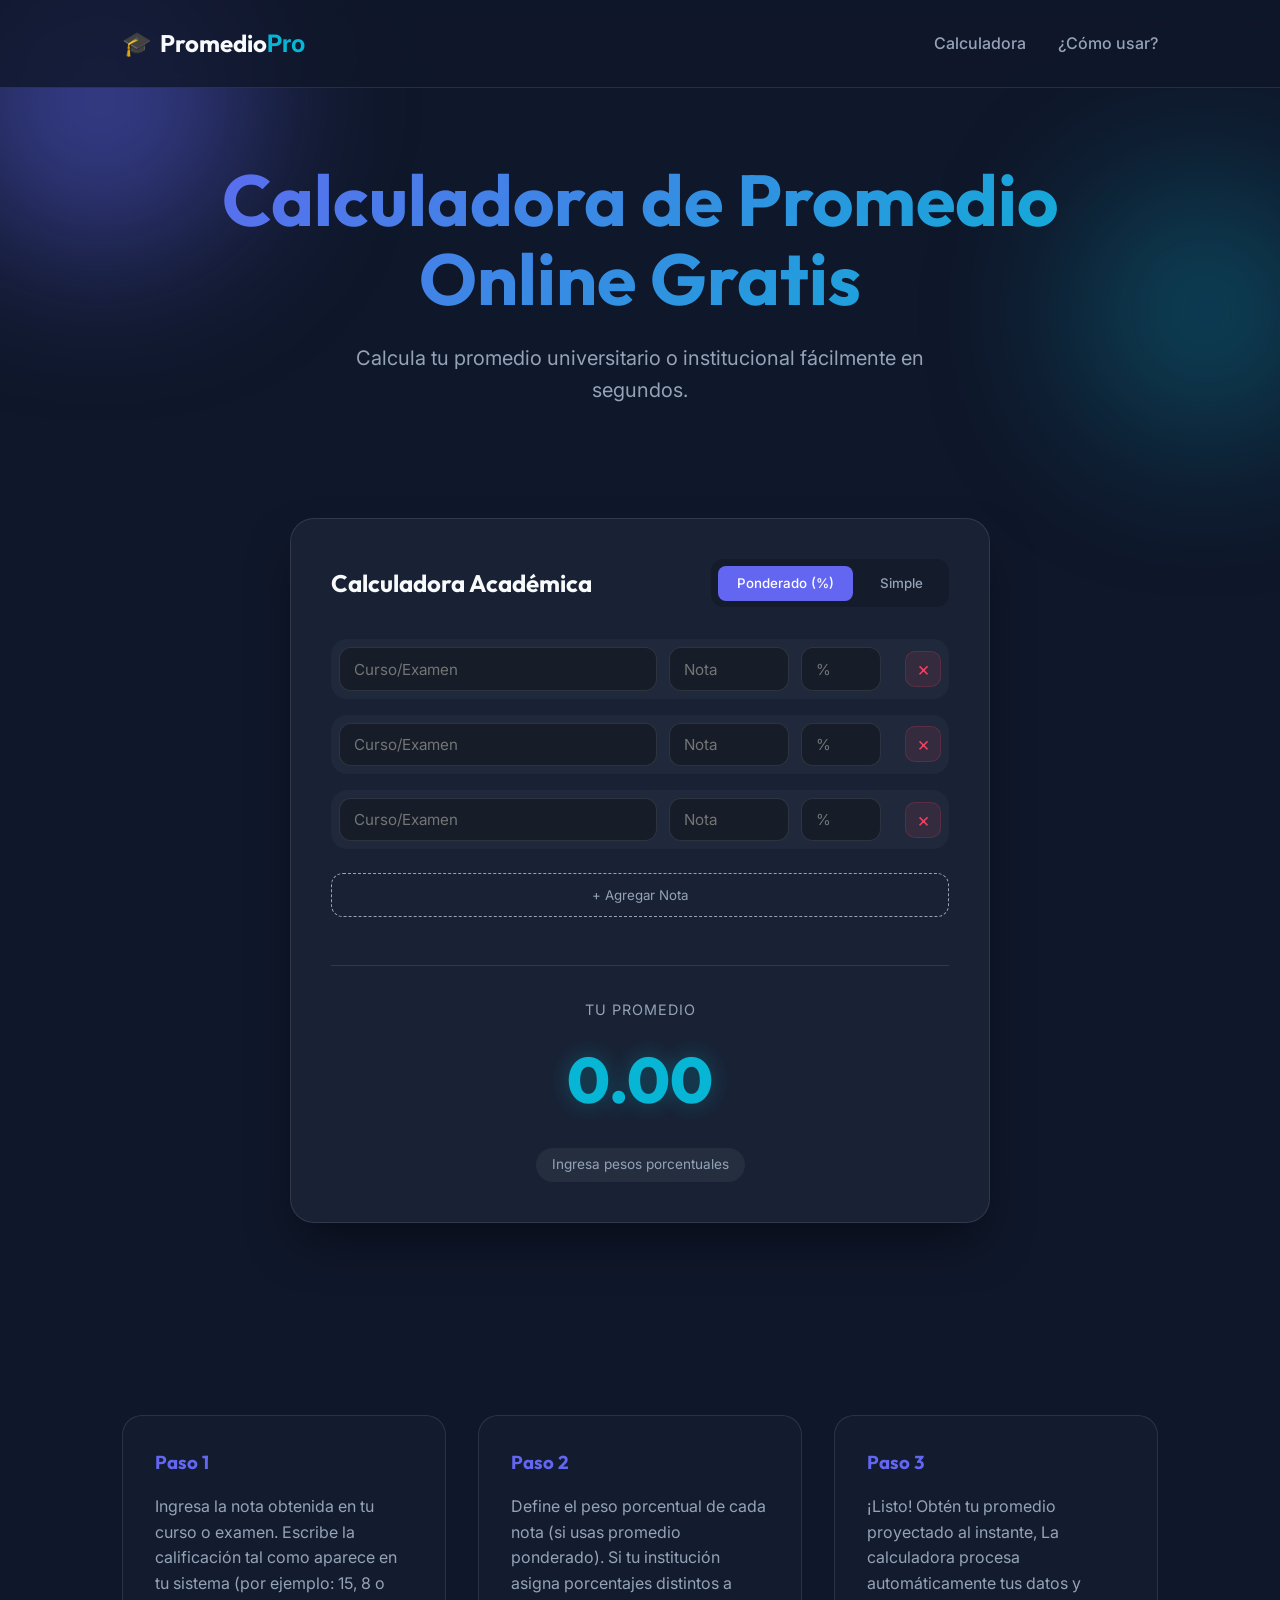
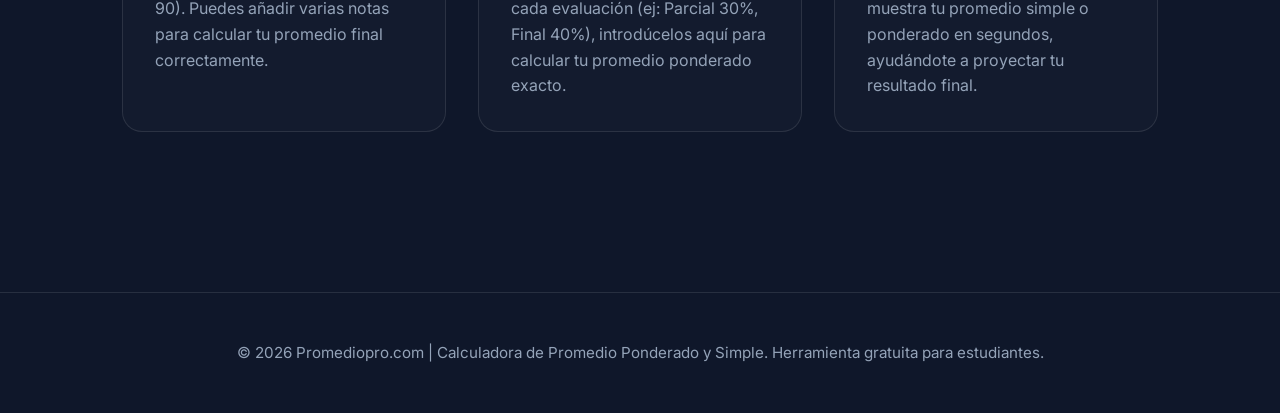
==== index.html @ 6adab359 "Version 1.0 Promediopro" ====
<!DOCTYPE html>
<html lang="es">
<head>
    <meta charset="UTF-8">
    <meta name="viewport" content="width=device-width, initial-scale=1.0">
    <title>Calculadora de Promedio de Notas | Fácil, Rápido y Gratis - MipromedioPro</title>
    <meta name="description" content="Calcula tu promedio de notas ponderado o simple de forma fácil y rápida. Diseñada para estudiantes universitarios y de institutos. ¡Gratis y amigable!">
    <meta name="keywords" content="calculadora de notas, promedio de notas, calcular promedio ponderado, estudiantes universitarios, notas universidad, promedio institucional">
    <meta property="og:title" content="Calculadora de Promedio de Notas | Fácil, Rápido y Gratis - MiPromedioPro">

    <!-- Google Fonts -->
    <link rel="preconnect" href="https://fonts.googleapis.com">
    <link rel="preconnect" href="https://fonts.gstatic.com" crossorigin>
    <link href="https://fonts.googleapis.com/css2?family=Inter:wght@400;600&family=Outfit:wght@700;800&display=swap" rel="stylesheet">
    <link rel="icon" type="image/png" sizes="32x32" href="img/logo.png">
    <link rel="icon" type="image/png" sizes="16x16" href="img/logo.png">

    <link rel="stylesheet" href="style.css">
</head>
<body>
    <header>
        <nav class="container">
            <div class="logo">
                <span class="logo-icon">🎓</span>
                <span class="logo-text">Promedio<span>Pro</span></span>
            </div>
            <ul class="nav-links">
                <li><a href="#calculadora">Calculadora</a></li>
                <li><a href="#como-usar">¿Cómo usar?</a></li>
            </ul>
        </nav>
    </header>

    <main>
        <section class="hero">
            <div class="container">
                <h1 class="animate-up">Calculadora de Promedio Online Gratis</h1>
                <p class="animate-up delay-1">Calcula tu promedio universitario o institucional fácilmente en segundos.</p>
                <div class="hero-shapes">
                    <div class="shape circle-1"></div>
                    <div class="shape circle-2"></div>
                </div>
            </div>
        </section>

        <section id="calculadora" class="calculator-section">
            <div class="container">
                <div class="glass-card calculator-card">
                    <div class="card-header">
                        <h2>Calculadora Académica</h2>
                        <div class="mode-selector">
                            <button id="mode-weighted" class="active">Ponderado (%)</button>
                            <button id="mode-simple">Simple</button>
                        </div>
                    </div>

                    <div id="grade-rows" class="grade-rows">
                        <!-- Las filas se agregarán aquí a través de JS -->
                    </div>

                    <div class="card-actions">
                        <button id="add-row" class="btn-secondary">+ Agregar Nota</button>
                    </div>

                    <div id="result-container" class="result-container">
                        <div class="result-box">
                            <span class="result-label">Tu Promedio</span>
                            <span id="final-average" class="result-value">0.00</span>
                        </div>
                        <div id="status-badge" class="status-badge">Esperando datos...</div>
                    </div>
                </div>
            </div>
        </section>

        <section id="como-usar" class="info-section">
            <div class="container grid">
                <div class="info-card">
                    <h3>Paso 1</h3>
                    <p>Ingresa la nota obtenida en tu curso o examen. Escribe la calificación tal como aparece en tu sistema (por ejemplo: 15, 8 o 90). Puedes añadir varias notas para calcular tu promedio final correctamente.</p>
                </div>
                <div class="info-card">
                    <h3>Paso 2</h3>
                    <p>Define el peso porcentual de cada nota (si usas promedio ponderado). Si tu institución asigna porcentajes distintos a cada evaluación (ej: Parcial 30%, Final 40%), introdúcelos aquí para calcular tu promedio ponderado exacto.</p>
                </div>
                <div class="info-card">
                    <h3>Paso 3</h3>
                    <p>¡Listo! Obtén tu promedio proyectado al instante, La calculadora procesa automáticamente tus datos y muestra tu promedio simple o ponderado en segundos, ayudándote a proyectar tu resultado final.</p>
                </div>
            </div>
        </section>
    </main>

    <footer>
        <div class="container">
            <p>&copy; 2026 Promediopro.com | Calculadora de Promedio Ponderado y Simple.
Herramienta gratuita para estudiantes.</p>
        </div>
    </footer>

    <script src="main.js"></script>
</body>
</html>
---- style.css ----
:root {
    --primary: #6366f1;
    --primary-glow: rgba(99, 102, 241, 0.5);
    --secondary: #06b6d4;
    --accent: #f43f5e;
    --bg-dark: #0f172a;
    --card-bg: rgba(30, 41, 59, 0.7);
    --text-main: #f8fafc;
    --text-dim: #94a3b8;
    --glass-border: rgba(255, 255, 255, 0.1);
    --gradient: linear-gradient(135deg, var(--primary), var(--secondary));
}

* {
    margin: 0;
    padding: 0;
    box-sizing: border-box;
    font-family: 'Inter', sans-serif;
}

h1, h2, h3, .logo-text {
    font-family: 'Outfit', sans-serif;
}

body {
    background-color: var(--bg-dark);
    color: var(--text-main);
    line-height: 1.6;
    overflow-x: hidden;
    min-height: 100vh;
}

.container {
    max-width: 1100px;
    margin: 0 auto;
    padding: 0 2rem;
}

@media (max-width: 600px) {
    .container {
        padding: 0 1rem;
    }
}

/* Header & Nav */
header {
    padding: 1.5rem 0;
    position: fixed;
    width: 100%;
    top: 0;
    z-index: 100;
    background: rgba(15, 23, 42, 0.8);
    backdrop-filter: blur(10px);
    border-bottom: 1px solid var(--glass-border);
}

@media (max-width: 768px) {
    header {
        backdrop-filter: none;
        background: var(--bg-dark);
    }
}

nav {
    display: flex;
    justify-content: space-between;
    align-items: center;
}

.logo {
    display: flex;
    align-items: center;
    gap: 0.5rem;
    font-size: 1.5rem;
    font-weight: 700;
}

.logo span span {
    color: var(--secondary);
}

.nav-links {
    list-style: none;
    display: flex;
    gap: 2rem;
}

.nav-links a {
    color: var(--text-dim);
    text-decoration: none;
    transition: color 0.3s;
    font-weight: 500;
}

.nav-links a:hover {
    color: var(--text-main);
}

@media (max-width: 480px) {
    .nav-links {
        display: none; /* Hide nav links on very small phones to avoid overlap */
    }
    
   

    .logo {
        font-size: 1.25rem;
        text-align: right;
        
    }
}

/* Hero Section */
.hero {
    padding: 10rem 0 5rem;
    text-align: center;
    position: relative;
}

.hero h1 {
    font-size: clamp(2.5rem, 8vw, 4.5rem);
    margin-bottom: 1.5rem;
    background: var(--gradient);
    -webkit-background-clip: text;
     background-clip: text;              /* estándar */
    -webkit-background-clip: text;      /*compatibilidad*/

    -webkit-text-fill-color: transparent;
    line-height: 1.1;
}


@media (max-width: 600px) {
    .hero h1 {
        font-size: 2.5rem;
        margin-bottom: 1rem;
    }
    
    .hero p {
        font-size: 1.1rem;
        padding: 0 0.5rem;
    }
}

.hero p {
    color: var(--text-dim);
    font-size: 1.25rem;
    max-width: 600px;
    margin: 0 auto;
}

.hero-shapes .shape {
    position: absolute;
    border-radius: 50%;
    filter: blur(80px);
    z-index: -1;
}

.circle-1 {
    width: 300px;
    height: 300px;
    background: var(--primary-glow);
    top: -50px;
    left: -50px;
}

.circle-2 {
    width: 250px;
    height: 250px;
    background: rgba(6, 182, 212, 0.3);
    bottom: 50px;
    right: -50px;
}

@media (max-width: 768px) {
    .hero-shapes .shape {
        filter: blur(40px); /* Reduced blur for performance */
        opacity: 0.5;
    }
    
    .hero {
        padding: 8rem 0 3rem;
    }
}

/* Calculator Section */
.calculator-section {
    padding: 2rem 0 6rem;
}

.glass-card {
    background: var(--card-bg);
    backdrop-filter: blur(16px);
    border: 1px solid var(--glass-border);
    border-radius: 24px;
    padding: 2.5rem;
    box-shadow: 0 25px 50px -12px rgba(0, 0, 0, 0.5);
}

@media (max-width: 768px) {
    .glass-card {
        padding: 1.5rem;
        backdrop-filter: none;
        background: rgba(30, 41, 59, 0.95);
        border-radius: 20px;
    }
}

.calculator-card {
    max-width: 700px;
    margin: 0 auto;
}

.card-header {
    display: flex;
    justify-content: space-between;
    align-items: center;
    margin-bottom: 2rem;
    flex-wrap: wrap;
    gap: 1rem;
}

.mode-selector {
    background: rgba(0, 0, 0, 0.2);
    padding: 0.4rem;
    border-radius: 12px;
    display: flex;
    gap: 0.5rem;
}

.mode-selector button {
    background: transparent;
    border: none;
    color: var(--text-dim);
    padding: 0.6rem 1.2rem;
    border-radius: 8px;
    cursor: pointer;
    transition: all 0.3s;
    font-weight: 500;
}

.mode-selector button.active {
    background: var(--primary);
    color: white;
}

/* Grade Rows */
.grade-row {
    display: grid;
    grid-template-columns: 1fr 120px 80px 48px;
    gap: 0.75rem;
    margin-bottom: 1rem;
    align-items: center;
    animation: fadeIn 0.4s ease-out forwards;
    position: relative;
    padding: 0.5rem;
    background: rgba(255, 255, 255, 0.03);
    border-radius: 16px;
    transition: background 0.3s;
}

.grade-row:hover {
    background: rgba(255, 255, 255, 0.05);
}

.grade-rows.mode-weighted .grade-row {
    grid-template-columns: 1fr 120px 80px 48px;
}

.grade-rows.mode-simple .grade-row {
    grid-template-columns: 1fr 120px 48px;
}

input {
    background: rgba(0, 0, 0, 0.3);
    border: 1px solid var(--glass-border);
    padding: 0.7rem 0.9rem;
    border-radius: 12px;
    color: white;
    outline: none;
    transition: all 0.3s;
    font-size: 0.95rem;
}

input:focus {
    border-color: var(--primary);
    background: rgba(0, 0, 0, 0.5);
    box-shadow: 0 0 0 3px rgba(99, 102, 241, 0.2);
}

.btn-remove {
    background: rgba(244, 63, 94, 0.1);
    color: var(--accent);
    border: 1px solid rgba(244, 63, 94, 0.2);
    width: 36px;
    height: 36px;
    border-radius: 10px;
    cursor: pointer;
    transition: all 0.3s;
    display: flex;
    justify-content: center;
    align-items: center;
    font-size: 1.25rem;
    justify-self: end;
}

.btn-remove:hover {
    background: var(--accent);
    color: white;
    transform: rotate(90deg);
}

.card-actions {
    margin-top: 1.5rem;
}

.btn-secondary {
    background: transparent;
    border: 1px dashed var(--text-dim);
    color: var(--text-dim);
    padding: 0.8rem 1.5rem;
    border-radius: 12px;
    cursor: pointer;
    width: 100%;
    transition: all 0.3s;
}

.btn-secondary:hover {
    border-color: var(--primary);
    color: var(--primary);
    background: rgba(99, 102, 241, 0.05);
}

/* Result Area */
.result-container {
    margin-top: 3rem;
    padding-top: 2rem;
    border-top: 1px solid var(--glass-border);
    text-align: center;
}



.result-box {
    margin-bottom: 1rem;
}

.result-label {
    display: block;
    color: var(--text-dim);
    font-size: 0.9rem;
    text-transform: uppercase;
    letter-spacing: 1px;
    margin-bottom: 0.5rem;
}

.result-value {
    font-size: 4rem;
    font-weight: 800;
    font-family: 'Outfit', sans-serif;
    color: var(--secondary);
    text-shadow: 0 0 20px rgba(6, 182, 212, 0.3);
}

.status-badge {
    display: inline-block;
    padding: 0.4rem 1rem;
    border-radius: 20px;
    font-size: 0.85rem;
    background: rgba(255, 255, 255, 0.05);
    color: var(--text-dim);
}

.status-badge.pass { background: rgba(34, 197, 94, 0.1); color: #4ade80; }
.status-badge.fail { background: rgba(244, 63, 94, 0.1); color: #fb7185; }

@media (max-width: 768px) {
    .result-value {
        font-size: 3rem;
        text-shadow: none;
    }
}

/* Info Section */
.info-section {
    padding: 6rem 0;
}

.grid {
    display: grid;
    grid-template-columns: repeat(auto-fit, minmax(250px, 1fr));
    gap: 2rem;
}

@media (max-width: 600px) {
    .grid {
        gap: 1rem;
    }
    
    .info-card {
        padding: 1.5rem;
    }
    
    .info-section {
        padding: 4rem 0;
    }
}

.info-card {
    background: rgba(255, 255, 255, 0.02);
    padding: 2rem;
    border-radius: 20px;
    border: 1px solid var(--glass-border);
}

.info-card h3 {
    margin-bottom: 1rem;
    color: var(--primary);
}

.info-card p {
    color: var(--text-dim);
}

/* Animations */
@keyframes fadeIn {
    from { opacity: 0; transform: translateY(10px); }
    to { opacity: 1; transform: translateY(0); }
}

.animate-up {
    animation: fadeIn 0.8s ease-out;
}

.delay-1 { animation-delay: 0.2s; }

@media (max-width: 768px) {
    * {
        animation-duration: 0.3s !important; /* Faster animations */
    }
    
    .hero-shapes .shape {
        animation: none !important;
    }
}

/* Responsive */
@media (max-width: 600px) {
    .grade-rows.mode-weighted .grade-row {
        grid-template-columns: 1fr 75px 60px 32px;
        gap: 0.4rem;
        padding: 0.4rem;
    }
    
    .grade-rows.mode-simple .grade-row {
        grid-template-columns: 1fr 75px 32px;
        gap: 0.4rem;
        padding: 0.4rem;
    }

    input {
        padding: 0.6rem 0.5rem;
        font-size: 0.85rem;
        min-width: 0; /* Critical to allow shrinking within grid */
    }

    .btn-remove {
        width: 32px;
        height: 32px;
        font-size: 1rem;
    }
    
    .card-header {
        flex-direction: column;
        align-items: center;
        text-align: center;
    }
    
    .mode-selector {
        width: 100%;
        justify-content: center;
    }
    
    .mode-selector button {
        flex: 1;
        padding: 0.6rem 0.5rem;
        font-size: 0.9rem;
    }
}

@media (max-width: 380px) {

    .logo {
        font-size: 1.2rem;   
    }

    .container {
        padding: 0 0.75rem;
    }
    
    .glass-card {
        padding: 1.25rem 0.75rem;
    }
    
    .grade-rows.mode-weighted .grade-row {
        grid-template-columns: 1fr 65px 50px 28px;
        gap: 0.25rem;
    }
    
    .grade-rows.mode-simple .grade-row {
        grid-template-columns: 1fr 65px 28px;
        gap: 0.25rem;
    }
    
    input {
        padding: 0.5rem 0.3rem;
        font-size: 0.8rem;
    }
    
    .btn-remove {
        width: 28px;
        height: 28px;
    }
}

/* Footer */
footer {
    padding: 3rem 0;
    border-top: 1px solid var(--glass-border);
    margin-top: 4rem;
    text-align: center;
    display: flex;
    justify-content: center;
    align-items: center;
}

footer p {
    color: var(--text-dim);
    font-size: 0.95rem;
}
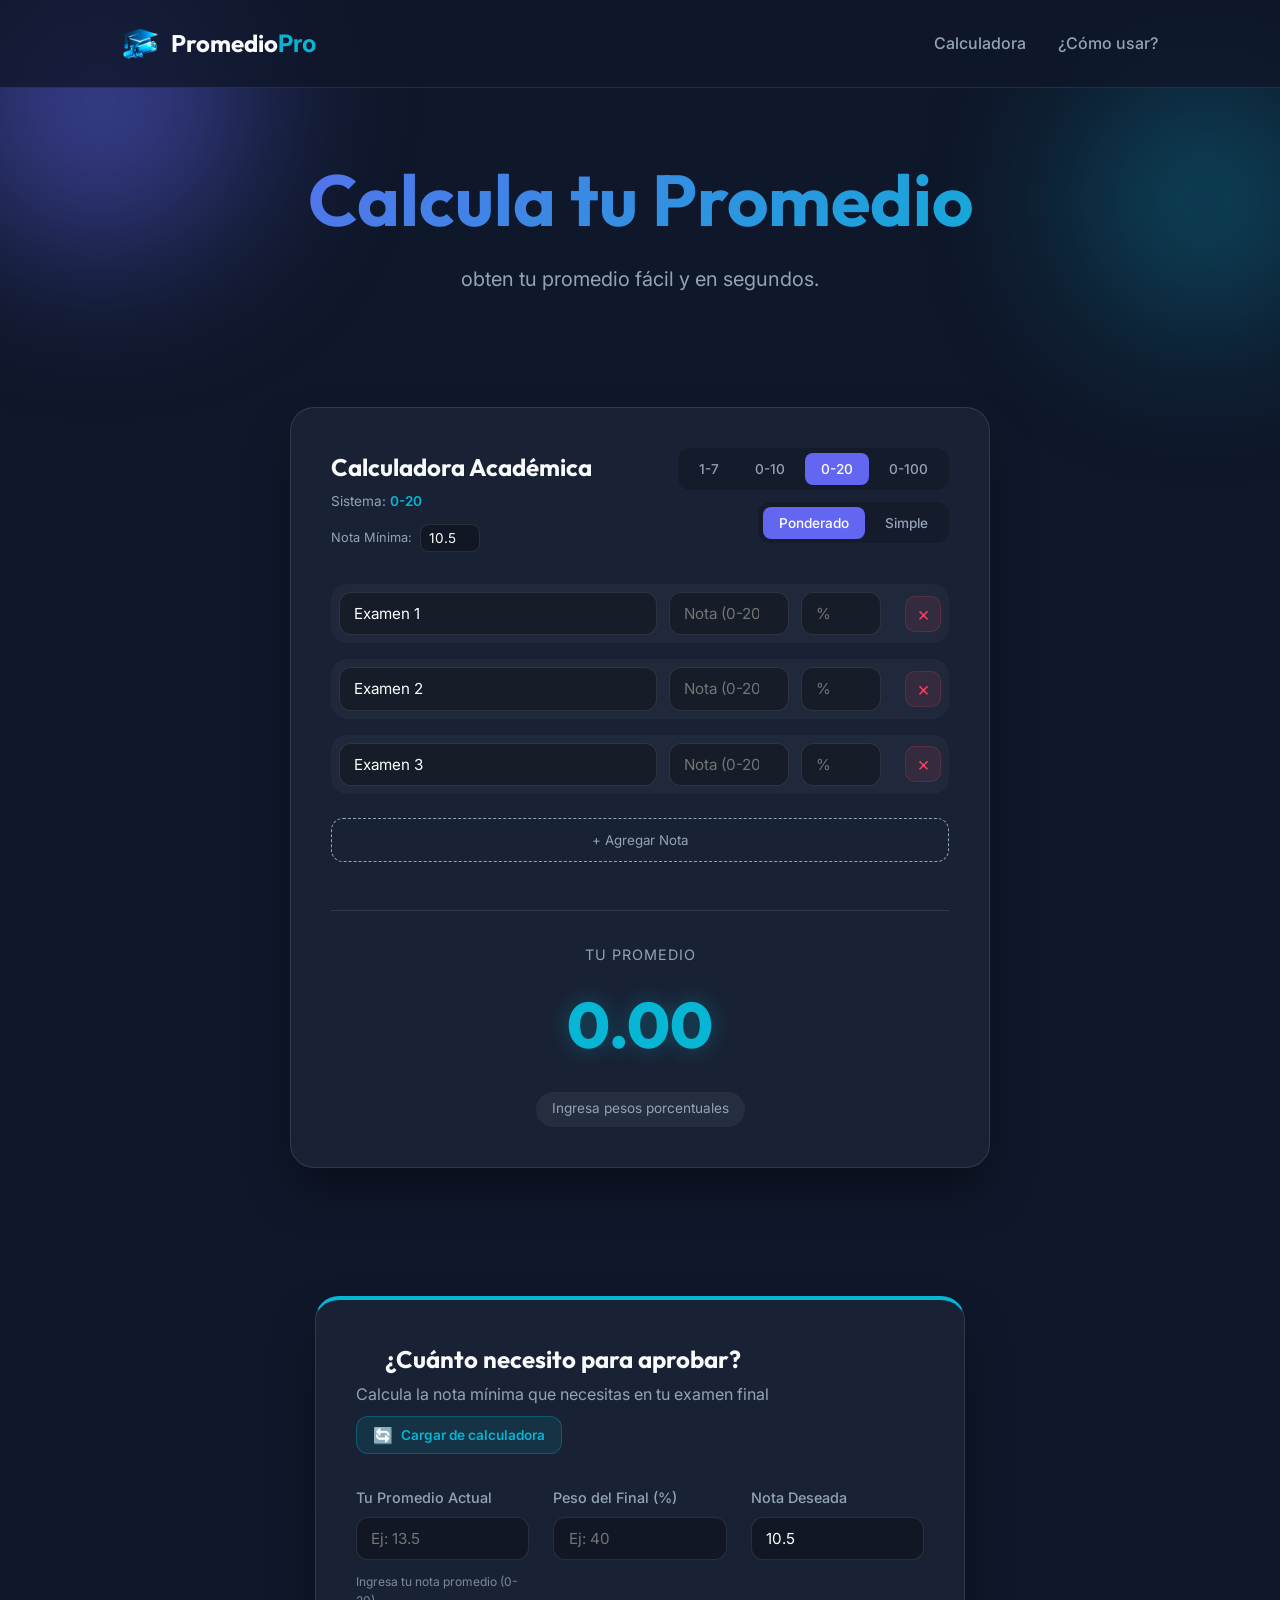
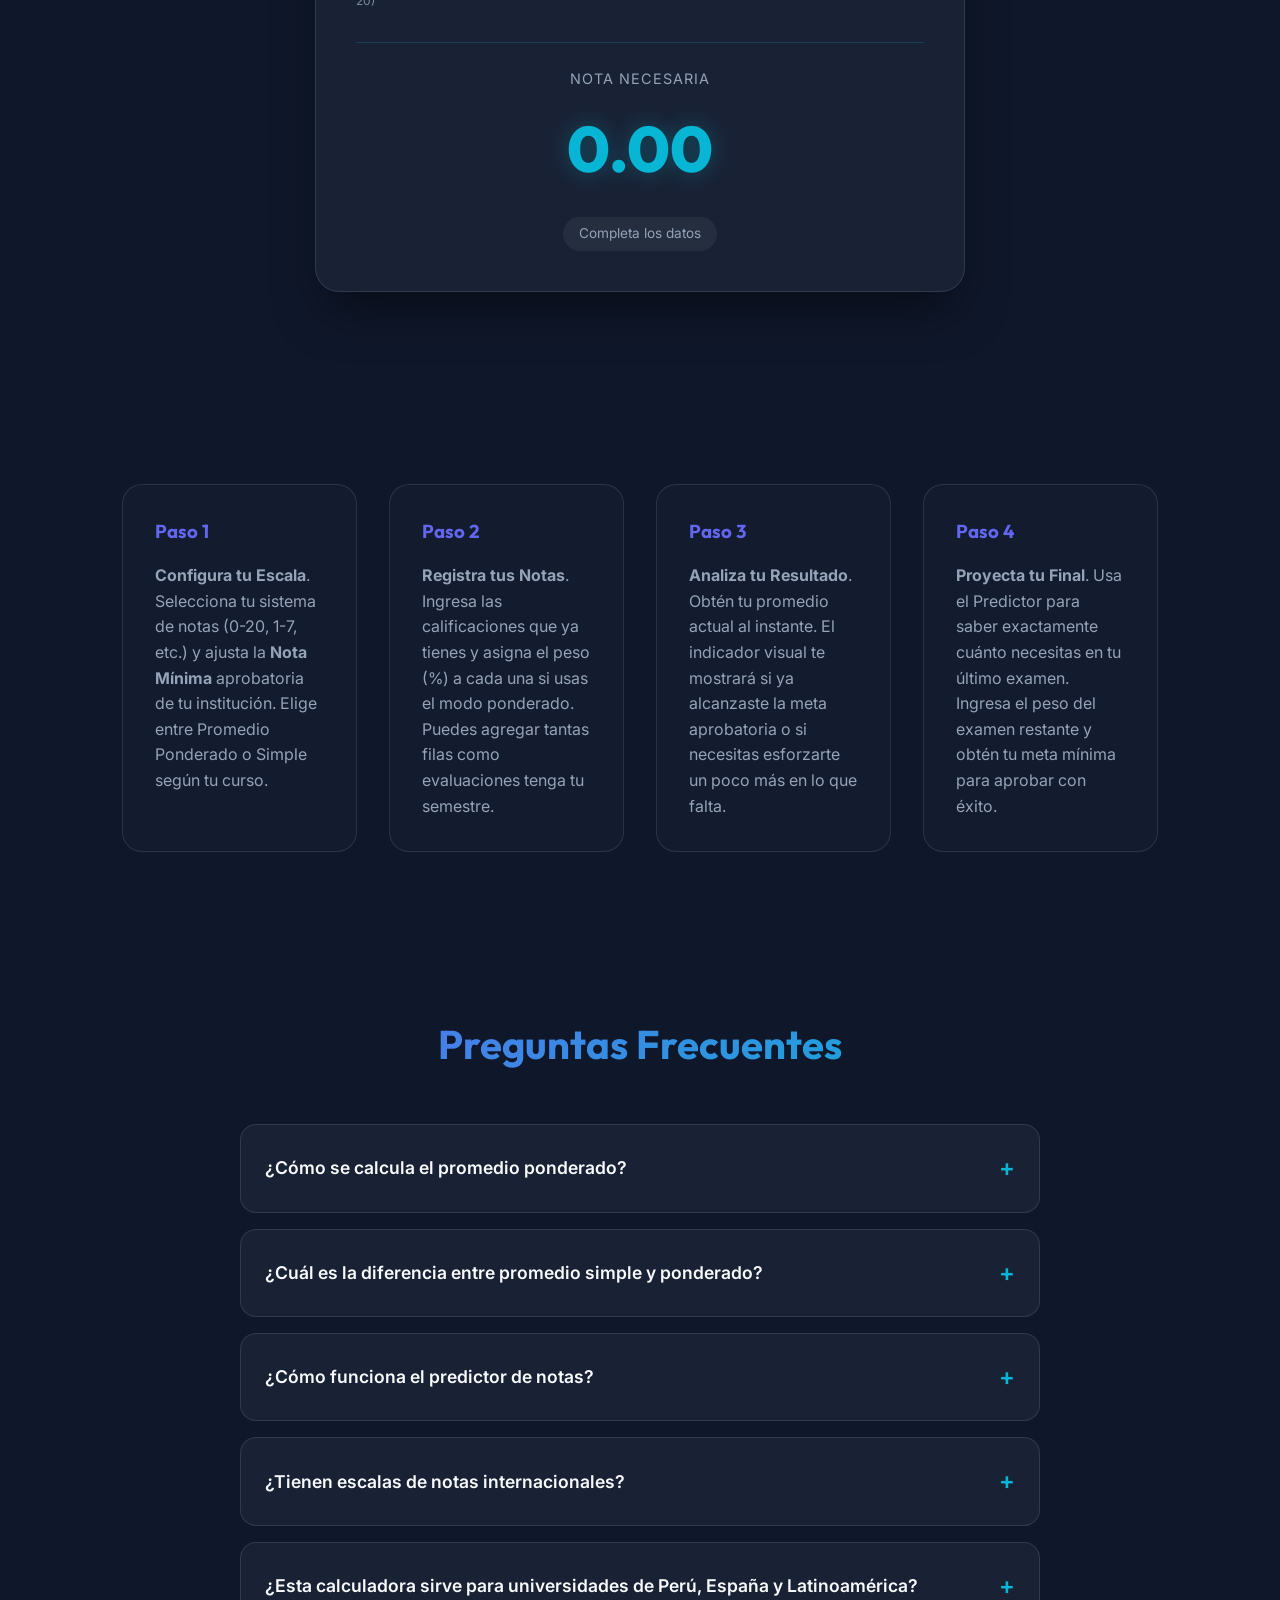
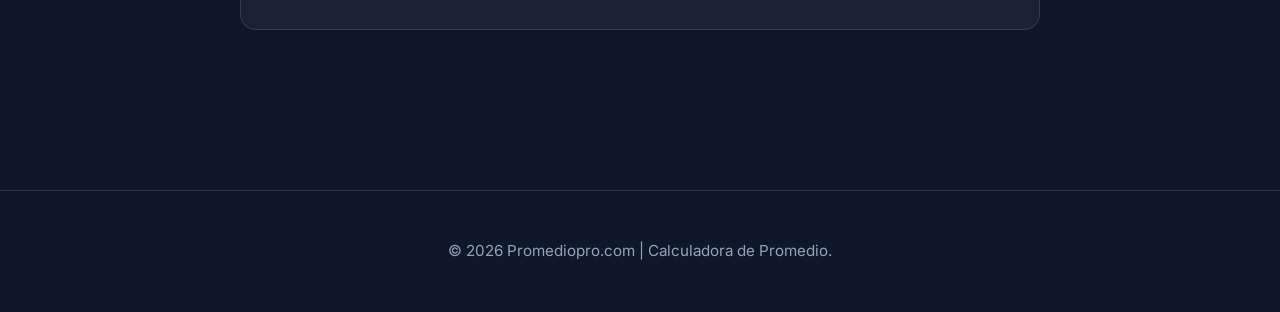
==== commit 0d4b8a7f: "proyecto promedio v2.2" ====
--- a/index.html
+++ b/index.html
@@ -5,15 +5,22 @@
     <meta name="viewport" content="width=device-width, initial-scale=1.0">
     <title>Calculadora de Promedio de Notas | Fácil, Rápido y Gratis - MipromedioPro</title>
     <meta name="description" content="Calcula tu promedio de notas ponderado o simple de forma fácil y rápida. Diseñada para estudiantes universitarios y de institutos. ¡Gratis y amigable!">
-    <meta name="keywords" content="calculadora de notas, promedio de notas, calcular promedio ponderado, estudiantes universitarios, notas universidad, promedio institucional">
+   
+    <link rel="canonical" href="https://promediopro.com/">
+
     <meta property="og:title" content="Calculadora de Promedio de Notas | Fácil, Rápido y Gratis - MiPromedioPro">
-
+    <meta property="og:description" content="Calcula tu promedio universitario o institucional en segundos. Promedio simple y ponderado gratis y online.">
+    <meta property="og:type" content="website">
+    <meta property="og:url" content="https://promediopro.com/">
+    <meta property="og:image" content="https://promediopro.com/img/icono.png">
+
+    <link rel="icon" href="/favicon.png" sizes="192x192" type="image/png">
+    
     <!-- Google Fonts -->
     <link rel="preconnect" href="https://fonts.googleapis.com">
     <link rel="preconnect" href="https://fonts.gstatic.com" crossorigin>
     <link href="https://fonts.googleapis.com/css2?family=Inter:wght@400;600&family=Outfit:wght@700;800&display=swap" rel="stylesheet">
-    <link rel="icon" type="image/png" sizes="32x32" href="img/logo.png">
-    <link rel="icon" type="image/png" sizes="16x16" href="img/logo.png">
+    
 
     <link rel="stylesheet" href="style.css">
 </head>
@@ -21,7 +28,7 @@
     <header>
         <nav class="container">
             <div class="logo">
-                <span class="logo-icon">🎓</span>
+                <span class="logo-icon"><img src="img/icono.png" alt=""></span>
                 <span class="logo-text">Promedio<span>Pro</span></span>
             </div>
             <ul class="nav-links">
@@ -34,8 +41,8 @@
     <main>
         <section class="hero">
             <div class="container">
-                <h1 class="animate-up">Calculadora de Promedio Online Gratis</h1>
-                <p class="animate-up delay-1">Calcula tu promedio universitario o institucional fácilmente en segundos.</p>
+                <h1 class="animate-up">Calcula tu Promedio</h1>
+                <p class="animate-up delay-1">obten tu promedio fácil y en segundos.</p>
                 <div class="hero-shapes">
                     <div class="shape circle-1"></div>
                     <div class="shape circle-2"></div>
@@ -47,10 +54,25 @@
             <div class="container">
                 <div class="glass-card calculator-card">
                     <div class="card-header">
-                        <h2>Calculadora Académica</h2>
-                        <div class="mode-selector">
-                            <button id="mode-weighted" class="active">Ponderado (%)</button>
-                            <button id="mode-simple">Simple</button>
+                        <div class="header-left">
+                            <h2>Calculadora Académica</h2>
+                            <p class="scale-info">Sistema: <span id="current-scale-text">0-20</span></p>
+                            <div class="threshold-field">
+                                <label for="pass-threshold-input">Nota Mínima:</label>
+                                <input type="number" id="pass-threshold-input" value="10.5" step="0.1" min="0">
+                            </div>
+                        </div>
+                        <div class="selectors-container">
+                            <div class="scale-selector">
+                                <button class="scale-btn" data-scale="7">1-7</button>
+                                <button class="scale-btn" data-scale="10">0-10</button>
+                                <button class="scale-btn active" data-scale="20">0-20</button>
+                                <button class="scale-btn" data-scale="100">0-100</button>
+                            </div>
+                            <div class="mode-selector">
+                                <button id="mode-weighted" class="active" title="Promedio Ponderado">Ponderado</button>
+                                <button id="mode-simple" title="Promedio Simple">Simple</button>
+                            </div>
                         </div>
                     </div>
 
@@ -73,19 +95,134 @@
             </div>
         </section>
 
+        <section id="predictor" class="predictor-section">
+            <div class="container">
+                <div class="glass-card predictor-card">
+                    <div class="card-header">
+                        <div class="header-left">
+                            <h2>¿Cuánto necesito para aprobar?</h2>
+                            <p class="subtitle">Calcula la nota mínima que necesitas en tu examen final</p>
+                        </div>
+                        <button id="sync-calculator" class="btn-sync" title="Importar datos de la calculadora">
+                            <span class="sync-icon">🔄</span> Cargar de calculadora
+                        </button>
+                    </div>
+
+                    <div class="predictor-inputs">
+                        <div class="input-group">
+                            <label for="current-avg">Tu Promedio Actual</label>
+                            <input type="number" id="current-avg" placeholder="Ej: 13.5" step="0.1" min="0">
+                            <small class="input-help">Ingresa tu nota promedio (0-20)</small>
+                        </div>
+                        <div class="input-group">
+                            <label for="final-weight">Peso del Final (%)</label>
+                            <input type="number" id="final-weight" placeholder="Ej: 40" min="0" max="99">
+                        </div>
+                        <div class="input-group">
+                            <label for="target-grade">Nota Deseada</label>
+                            <input type="number" id="target-grade" value="10.5" step="0.1" min="0">
+                        </div>
+                    </div>
+
+                    <div id="predictor-result" class="result-container predictor-result-box">
+                        <div class="result-box">
+                            <span class="result-label">Nota Necesaria</span>
+                            <span id="required-grade" class="result-value">0.00</span>
+                        </div>
+                        <div id="predictor-msg" class="status-badge">Completa los datos</div>
+                    </div>
+                </div>
+            </div>
+        </section>
+
+        <!-- Como usar la pagina -->
         <section id="como-usar" class="info-section">
             <div class="container grid">
                 <div class="info-card">
                     <h3>Paso 1</h3>
-                    <p>Ingresa la nota obtenida en tu curso o examen. Escribe la calificación tal como aparece en tu sistema (por ejemplo: 15, 8 o 90). Puedes añadir varias notas para calcular tu promedio final correctamente.</p>
+                    <p><strong>Configura tu Escala</strong>. Selecciona tu sistema de notas (0-20, 1-7, etc.) y ajusta la <strong>Nota Mínima</strong> aprobatoria de tu institución. Elige entre Promedio Ponderado o Simple según tu curso.</p>
                 </div>
                 <div class="info-card">
                     <h3>Paso 2</h3>
-                    <p>Define el peso porcentual de cada nota (si usas promedio ponderado). Si tu institución asigna porcentajes distintos a cada evaluación (ej: Parcial 30%, Final 40%), introdúcelos aquí para calcular tu promedio ponderado exacto.</p>
+                    <p><strong>Registra tus Notas</strong>. Ingresa las calificaciones que ya tienes y asigna el peso (%) a cada una si usas el modo ponderado. Puedes agregar tantas filas como evaluaciones tenga tu semestre.</p>
                 </div>
                 <div class="info-card">
                     <h3>Paso 3</h3>
-                    <p>¡Listo! Obtén tu promedio proyectado al instante, La calculadora procesa automáticamente tus datos y muestra tu promedio simple o ponderado en segundos, ayudándote a proyectar tu resultado final.</p>
+                    <p><strong>Analiza tu Resultado</strong>. Obtén tu promedio actual al instante. El indicador visual te mostrará si ya alcanzaste la meta aprobatoria o si necesitas esforzarte un poco más en lo que falta.</p>
+                </div>
+                <div class="info-card">
+                    <h3>Paso 4</h3>
+                    <p><strong>Proyecta tu Final</strong>. Usa el Predictor para saber exactamente cuánto necesitas en tu último examen. Ingresa el peso del examen restante y obtén tu meta mínima para aprobar con éxito.</p>
+                </div>
+            </div>
+        </section>
+
+         <!-- Preguntas Frecuentes -->
+        <section id="faq" class="faq-section">
+            <div class="container">
+                <h2 class="section-title">Preguntas Frecuentes</h2>
+                <div class="faq-container" itemscope itemtype="https://schema.org/FAQPage">
+                    
+                    <div class="faq-item" itemprop="mainEntity" itemscope itemtype="https://schema.org/Question">
+                        <div class="faq-question" itemprop="name">
+                            <span>¿Cómo se calcula el promedio ponderado?</span>
+                            <span class="faq-icon">+</span>
+                        </div>
+                        <div class="faq-answer" itemprop="acceptedAnswer" itemscope itemtype="https://schema.org/Answer">
+                            <div itemprop="text">
+                                <p>El promedio ponderado se calcula multiplicando cada nota por su respectivo peso porcentual (%), sumando todos estos resultados y dividiendo entre el total de porcentajes (usualmente 100%). Es el sistema más común en universidades.</p>
+                            </div>
+                        </div>
+                    </div>
+
+                    <div class="faq-item" itemprop="mainEntity" itemscope itemtype="https://schema.org/Question">
+                        <div class="faq-question" itemprop="name">
+                            <span>¿Cuál es la diferencia entre promedio simple y ponderado?</span>
+                            <span class="faq-icon">+</span>
+                        </div>
+                        <div class="faq-answer" itemprop="acceptedAnswer" itemscope itemtype="https://schema.org/Answer">
+                            <div itemprop="text">
+                                <p>En el promedio simple todas las notas tienen el mismo valor. En el promedio ponderado, cada nota tiene una importancia distinta (un peso) dentro del cálculo final, como en el caso de exámenes finales que valen más que una práctica.</p>
+                            </div>
+                        </div>
+                    </div>
+
+                    <div class="faq-item" itemprop="mainEntity" itemscope itemtype="https://schema.org/Question">
+                        <div class="faq-question" itemprop="name">
+                            <span>¿Cómo funciona el predictor de notas?</span>
+                            <span class="faq-icon">+</span>
+                        </div>
+                        <div class="faq-answer" itemprop="acceptedAnswer" itemscope itemtype="https://schema.org/Answer">
+                            <div itemprop="text">
+                                <p>Nuestra herramienta proyecta cuánto necesitas en tu examen final basándose en tu promedio actual y el peso que le falta a tu curso. Solo ingresas tu promedio acumulado y el porcentaje del examen restante.</p>
+                            </div>
+                        </div>
+                    </div>
+
+                    <div class="faq-item" itemprop="mainEntity" itemscope itemtype="https://schema.org/Question">
+                        <div class="faq-question" itemprop="name">
+                            <span>¿Tienen escalas de notas internacionales?</span>
+                            <span class="faq-icon">+</span>
+                        </div>
+                        <div class="faq-answer" itemprop="acceptedAnswer" itemscope itemtype="https://schema.org/Answer">
+                            <div itemprop="text">
+                                <p>Sí, puedes usar nuestra calculadora de notas para los sistemas 0-20 (Perú, Venezuela), 0-10 (España, México), y 0-100 (Colombia, Chile, EE.UU.), cubriendo la mayoría de sistemas académicos de Latinoamérica y Europa.</p>
+                            </div>
+                        </div>
+                    </div>
+
+                    <div class="faq-item" itemprop="mainEntity" itemscope itemtype="https://schema.org/Question">
+                        <div class="faq-question" itemprop="name">
+                            <span>¿Esta calculadora sirve para universidades de Perú, España y Latinoamérica?</span>
+                            <span class="faq-icon">+</span>
+                        </div>
+                        <div class="faq-answer" itemprop="acceptedAnswer" itemscope itemtype="https://schema.org/Answer">
+                            <div itemprop="text">
+                                <p>¡Absolutamente! MiPromedioPro está optimizada para estudiantes de universidades e institutos de Perú, España, México, Colombia, Argentina, Chile y toda Latinoamérica. Soporta múltiples escalas y promedios ponderados específicos de cada región.</p>
+                            </div>
+                        </div>
+                    </div>
+
                 </div>
             </div>
         </section>
@@ -93,8 +230,7 @@
 
     <footer>
         <div class="container">
-            <p>&copy; 2026 Promediopro.com | Calculadora de Promedio Ponderado y Simple.
-Herramienta gratuita para estudiantes.</p>
+            <p>&copy; 2026 Promediopro.com | Calculadora de Promedio.</p>
         </div>
     </footer>
 
--- a/style.css
+++ b/style.css
@@ -70,13 +70,16 @@
 .logo {
     display: flex;
     align-items: center;
-    gap: 0.5rem;
+    gap: 0.75rem;
     font-size: 1.5rem;
     font-weight: 700;
 }
 
-.logo span span {
-    color: var(--secondary);
+.logo-icon img {
+    height: 32px;
+    width: auto;
+    display: block;
+    object-fit: contain;
 }
 
 .nav-links {
@@ -108,6 +111,10 @@
         text-align: right;
         
     }
+}
+
+.logo span span {
+    color: var(--secondary);
 }
 
 /* Hero Section */
@@ -214,32 +221,77 @@
 .card-header {
     display: flex;
     justify-content: space-between;
-    align-items: center;
+    align-items: flex-start;
     margin-bottom: 2rem;
     flex-wrap: wrap;
-    gap: 1rem;
-}
-
-.mode-selector {
+    gap: 1.5rem;
+}
+
+.header-left {
+    display: flex;
+    flex-direction: column;
+    gap: 0.25rem;
+}
+
+.scale-info {
+    font-size: 0.85rem;
+    color: var(--text-dim);
+}
+
+.scale-info span {
+    color: var(--secondary);
+    font-weight: 600;
+}
+
+.threshold-field {
+    display: flex;
+    align-items: center;
+    gap: 0.5rem;
+    margin-top: 0.5rem;
+}
+
+.threshold-field label {
+    font-size: 0.8rem;
+    color: var(--text-dim);
+}
+
+.threshold-field input {
+    width: 60px;
+    padding: 0.3rem 0.5rem;
+    font-size: 0.85rem;
+    text-align: center;
+    border-radius: 8px;
+}
+
+
+.selectors-container {
+    display: flex;
+    flex-direction: column;
+    gap: 0.75rem;
+    align-items: flex-end;
+}
+
+.mode-selector, .scale-selector {
     background: rgba(0, 0, 0, 0.2);
-    padding: 0.4rem;
+    padding: 0.3rem;
     border-radius: 12px;
     display: flex;
-    gap: 0.5rem;
-}
-
-.mode-selector button {
+    gap: 0.25rem;
+}
+
+.mode-selector button, .scale-selector button {
     background: transparent;
     border: none;
     color: var(--text-dim);
-    padding: 0.6rem 1.2rem;
+    padding: 0.5rem 1rem;
     border-radius: 8px;
     cursor: pointer;
     transition: all 0.3s;
     font-weight: 500;
-}
-
-.mode-selector button.active {
+    font-size: 0.85rem;
+}
+
+.mode-selector button.active, .scale-selector button.active {
     background: var(--primary);
     color: white;
 }
@@ -288,6 +340,11 @@
     box-shadow: 0 0 0 3px rgba(99, 102, 241, 0.2);
 }
 
+input.input-error {
+    border-color: var(--accent);
+    color: var(--accent);
+}
+
 .btn-remove {
     background: rgba(244, 63, 94, 0.1);
     color: var(--accent);
@@ -388,7 +445,7 @@
 
 .grid {
     display: grid;
-    grid-template-columns: repeat(auto-fit, minmax(250px, 1fr));
+    grid-template-columns: repeat(auto-fit, minmax(200px, 1fr));
     gap: 2rem;
 }
 
@@ -446,6 +503,15 @@
 
 /* Responsive */
 @media (max-width: 600px) {
+    .hero {
+        overflow: clip; /* Fix: Clip absolute circles from bleeding out */
+    }
+
+    .container {
+        padding: 0 1rem;
+        overflow-x: clip; /* Extra safety for mobile containers */
+    }
+
     .grade-rows.mode-weighted .grade-row {
         grid-template-columns: 1fr 75px 60px 32px;
         gap: 0.4rem;
@@ -462,6 +528,11 @@
         padding: 0.6rem 0.5rem;
         font-size: 0.85rem;
         min-width: 0; /* Critical to allow shrinking within grid */
+        max-width: 100%; /* Prevent widening parents */
+    }
+
+    .grid {
+        grid-template-columns: 1fr; /* Force 1 column on mobile to prevent overflow-x */
     }
 
     .btn-remove {
@@ -489,37 +560,120 @@
 }
 
 @media (max-width: 380px) {
+    .container {
+        padding: 0 0.5rem; /* Even more compact on tiny screens */
+    }
 
     .logo {
-        font-size: 1.2rem;   
-    }
-
-    .container {
-        padding: 0 0.75rem;
-    }
-    
+        font-size: 1.1rem;   
+    }
+
     .glass-card {
-        padding: 1.25rem 0.75rem;
+        padding: 1.25rem 0.5rem;
     }
     
     .grade-rows.mode-weighted .grade-row {
         grid-template-columns: 1fr 65px 50px 28px;
-        gap: 0.25rem;
+        gap: 0.2rem;
     }
     
     .grade-rows.mode-simple .grade-row {
         grid-template-columns: 1fr 65px 28px;
-        gap: 0.25rem;
+        gap: 0.2rem;
     }
     
     input {
-        padding: 0.5rem 0.3rem;
+        padding: 0.5rem 0.2rem;
         font-size: 0.8rem;
     }
-    
-    .btn-remove {
-        width: 28px;
-        height: 28px;
+}
+
+/* Predictor Section */
+.predictor-section {
+    padding: 2rem 0 6rem;
+}
+
+.predictor-card {
+    max-width: 650px;
+    margin: 0 auto;
+    border-top: 4px solid var(--secondary);
+}
+
+.btn-sync {
+    background: rgba(6, 182, 212, 0.1);
+    border: 1px solid rgba(6, 182, 212, 0.3);
+    color: var(--secondary);
+    padding: 0.5rem 1rem;
+    border-radius: 12px;
+    cursor: pointer;
+    transition: all 0.3s;
+    font-size: 0.85rem;
+    font-weight: 600;
+    display: flex;
+    align-items: center;
+    gap: 0.5rem;
+}
+
+.btn-sync:hover {
+    background: var(--secondary);
+    color: white;
+}
+
+.sync-icon {
+    font-size: 1rem;
+}
+
+.input-help {
+    font-size: 0.75rem;
+    color: var(--text-dim);
+    margin-top: 0.25rem;
+    opacity: 0.8;
+}
+
+.predictor-card .card-header {
+    flex-direction: column;
+    text-align: center;
+    gap: 0.5rem;
+}
+
+.subtitle {
+    color: var(--text-dim);
+    font-size: 1rem;
+}
+
+.predictor-inputs {
+    display: grid;
+    grid-template-columns: repeat(auto-fit, minmax(150px, 1fr));
+    gap: 1.5rem;
+    margin-bottom: 2rem;
+}
+
+.input-group {
+    display: flex;
+    flex-direction: column;
+    gap: 0.5rem;
+}
+
+.input-group label {
+    font-size: 0.9rem;
+    color: var(--text-dim);
+    font-weight: 500;
+}
+
+.predictor-result-box {
+    margin-top: 2rem;
+    padding-top: 1.5rem;
+    border-color: rgba(6, 182, 212, 0.2);
+}
+
+@media (max-width: 600px) {
+    .predictor-inputs {
+        grid-template-columns: 1fr;
+        gap: 1rem;
+    }
+    
+    .predictor-card {
+        padding: 1.5rem;
     }
 }
 
@@ -538,3 +692,97 @@
     color: var(--text-dim);
     font-size: 0.95rem;
 }
+
+/* FAQ Section */
+.faq-section {
+    padding: 4rem 0 6rem;
+}
+
+.section-title {
+    text-align: center;
+    font-size: 2.5rem;
+    margin-bottom: 3rem;
+    background: var(--gradient);
+    -webkit-background-clip: text;
+    background-clip: text;
+    -webkit-text-fill-color: transparent;
+}
+
+.faq-container {
+    max-width: 800px;
+    margin: 0 auto;
+    display: flex;
+    flex-direction: column;
+    gap: 1rem;
+}
+
+.faq-item {
+    background: var(--card-bg);
+    border: 1px solid var(--glass-border);
+    border-radius: 16px;
+    overflow: hidden;
+    transition: all 0.3s ease;
+}
+
+.faq-item:hover {
+    border-color: var(--primary);
+    background: rgba(30, 41, 59, 0.9);
+}
+
+.faq-question {
+    padding: 1.5rem;
+    cursor: pointer;
+    display: flex;
+    justify-content: space-between;
+    align-items: center;
+    font-weight: 600;
+    font-size: 1.1rem;
+    color: var(--text-main);
+    user-select: none;
+}
+
+.faq-icon {
+    font-size: 1.5rem;
+    color: var(--secondary);
+    transition: transform 0.3s ease;
+}
+
+.faq-item.active {
+    border-color: var(--primary);
+    box-shadow: 0 0 20px rgba(99, 102, 241, 0.15);
+}
+
+.faq-item.active .faq-icon {
+    transform: rotate(45deg);
+    color: var(--accent);
+}
+
+.faq-answer {
+    max-height: 0;
+    overflow: hidden;
+    transition: all 0.3s ease-in-out;
+    background: rgba(0, 0, 0, 0.1);
+}
+
+.faq-item.active .faq-answer {
+    max-height: 200px; /* Suficiente para el texto */
+    padding: 0 1.5rem 1.5rem;
+}
+
+.faq-answer p {
+    color: var(--text-dim);
+    font-size: 0.95rem;
+    line-height: 1.7;
+}
+
+@media (max-width: 600px) {
+    .section-title {
+        font-size: 2rem;
+    }
+    
+    .faq-question {
+        padding: 1.25rem;
+        font-size: 1rem;
+    }
+}
+
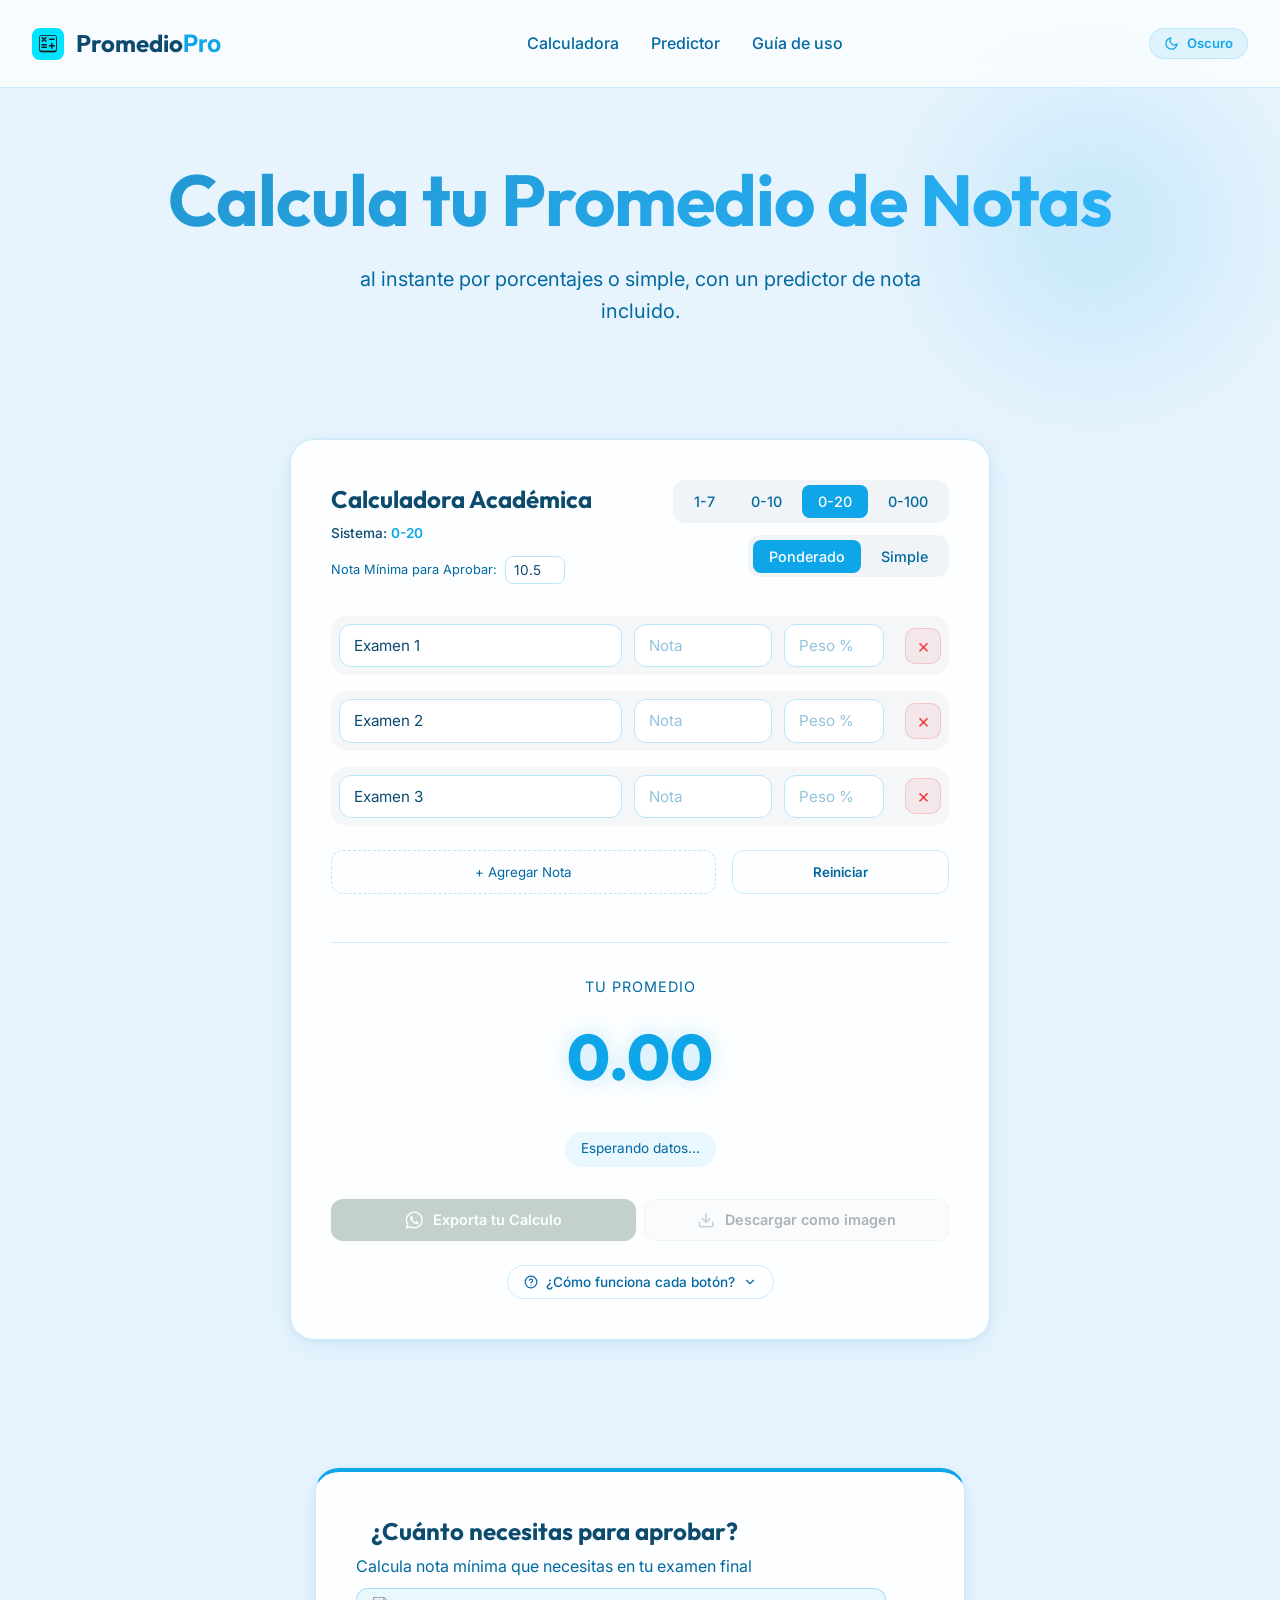
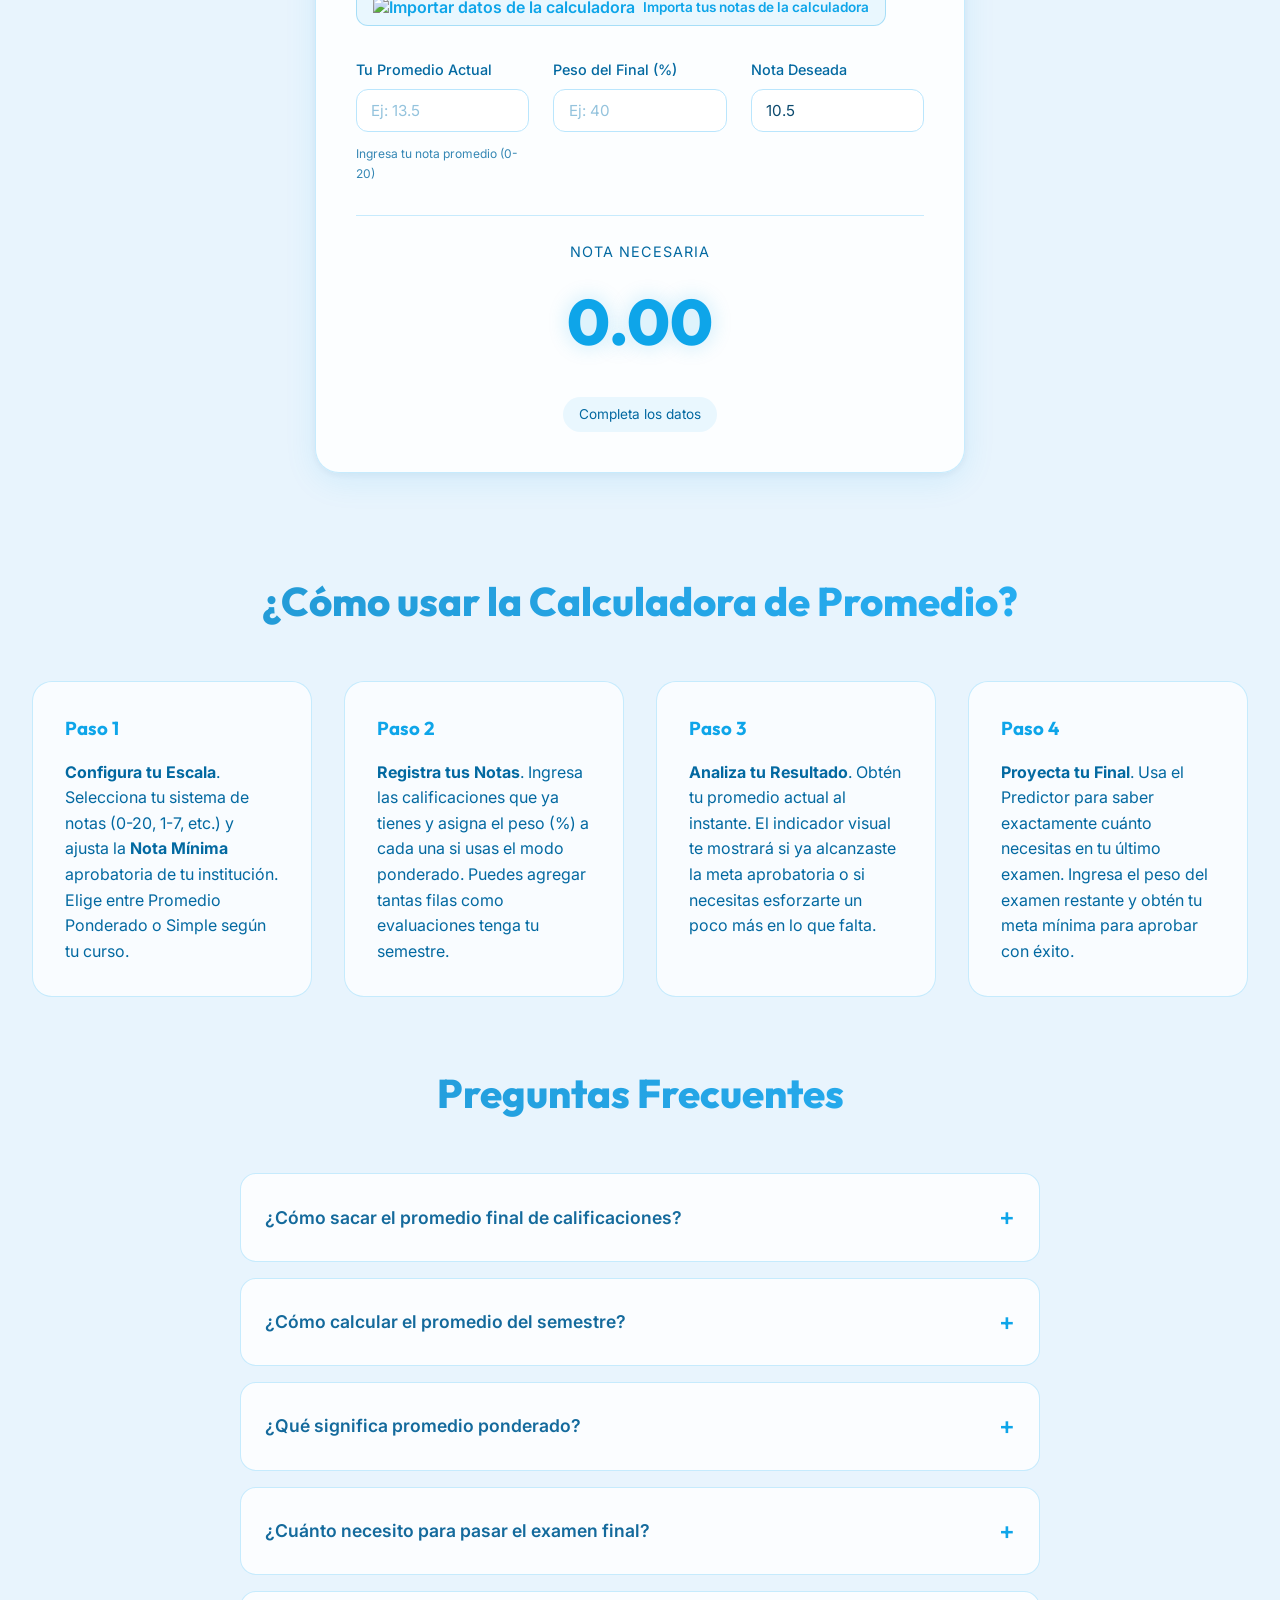
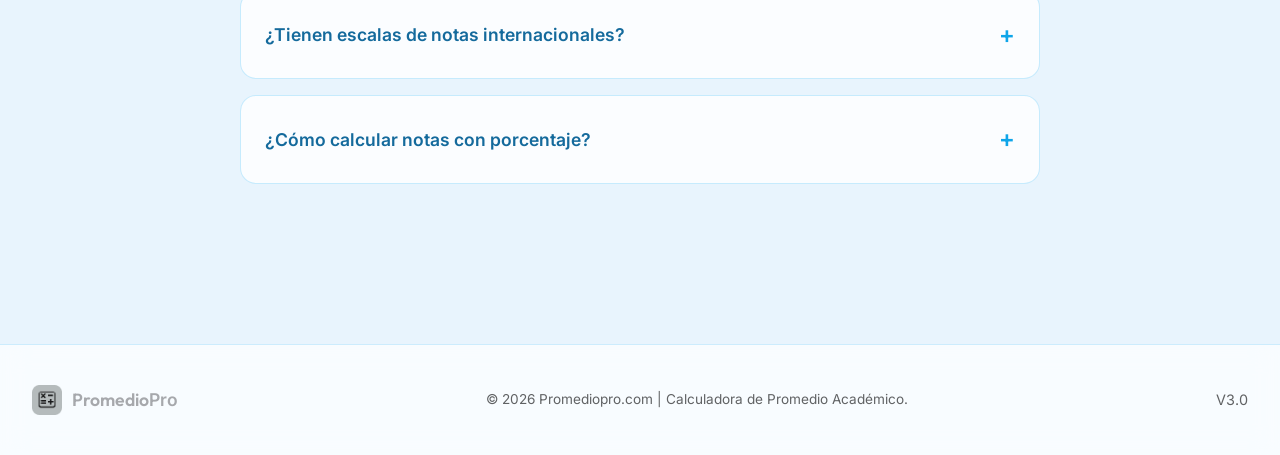
==== commit f51e6e04: "version 3.0" ====
--- a/index.html
+++ b/index.html
@@ -1,48 +1,252 @@
 <!DOCTYPE html>
 <html lang="es">
+
 <head>
     <meta charset="UTF-8">
     <meta name="viewport" content="width=device-width, initial-scale=1.0">
-    <title>Calculadora de Promedio de Notas | Fácil, Rápido y Gratis - MipromedioPro</title>
-    <meta name="description" content="Calcula tu promedio de notas ponderado o simple de forma fácil y rápida. Diseñada para estudiantes universitarios y de institutos. ¡Gratis y amigable!">
-   
+
+    <!-- SEO Principal -->
+    <title>Calculadora de Promedio Ponderado y Nota Final | PromedioPro</title>
+    <meta name="description"
+        content="Calcula tu promedio ponderado al instante y descubre cuánto necesitas en tu examen final. Para notas y calificaciones. Gratis, sin registro.">
+    <!-- Canonical y Hreflang -->
     <link rel="canonical" href="https://promediopro.com/">
-
-    <meta property="og:title" content="Calculadora de Promedio de Notas | Fácil, Rápido y Gratis - MiPromedioPro">
-    <meta property="og:description" content="Calcula tu promedio universitario o institucional en segundos. Promedio simple y ponderado gratis y online.">
+    <link rel="alternate" hreflang="es-PE" href="https://promediopro.com/">
+    <link rel="alternate" hreflang="es-CL" href="https://promediopro.com/">
+    <link rel="alternate" hreflang="es-MX" href="https://promediopro.com/">
+    <link rel="alternate" hreflang="es-ES" href="https://promediopro.com/">
+    <link rel="alternate" hreflang="es-CO" href="https://promediopro.com/">
+    <link rel="alternate" hreflang="es-AR" href="https://promediopro.com/">
+    <link rel="alternate" hreflang="es-BO" href="https://promediopro.com/">
+    <link rel="alternate" hreflang="es" href="https://promediopro.com/">
+
+
+    <!-- Open Graph -->
+    <meta property="og:title" content="Calculadora de Promedio Ponderado y Nota Final | PromedioPro">
+    <meta property="og:description"
+        content="Calcula tu promedio ponderado al instante y descubre cuánto necesitas en tu examen final. Para notas y calificaciones. Gratis, sin registro.">
     <meta property="og:type" content="website">
     <meta property="og:url" content="https://promediopro.com/">
-    <meta property="og:image" content="https://promediopro.com/img/icono.png">
-
-    <link rel="icon" href="/favicon.png" sizes="192x192" type="image/png">
-    
-    <!-- Google Fonts -->
+    <meta property="og:image" content="https://promediopro.com/img/icon.png">
+    <meta property="og:image:width" content="1200">
+    <meta property="og:image:height" content="630">
+    <meta property="og:locale" content="es_PE">
+    <meta property="og:locale:alternate" content="es_MX">
+    <meta property="og:locale:alternate" content="es_ES">
+    <meta property="og:locale:alternate" content="es_CL">
+    <meta property="og:locale:alternate" content="es_CO">
+    <meta property="og:locale:alternate" content="es_AR">
+    <meta property="og:locale:alternate" content="es_BO">
+    <meta property="og:site_name" content="PromedioPro">
+
+    <!-- Twitter Card -->
+    <meta name="twitter:card" content="summary_large_image">
+    <meta name="twitter:title" content="Calculadora de Promedio Ponderado y Nota Final | PromedioPro">
+    <meta name="twitter:description"
+        content="Calcula tu promedio ponderado al instante y descubre cuánto necesitas en tu examen final. Para notas y calificaciones. Gratis, sin registro.">
+    <meta name="twitter:image" content="https://promediopro.com/img/icon.png">
+
+    <!-- Favicon -->
+    <link rel="icon" href="favicon.png" type="image/png">
+    <link rel="apple-touch-icon" sizes="192x192" href="/frame-192.png">
+
+
+    <!-- Schema JSON-LD -->
+    <script type="application/ld+json">
+{
+  "@context": "https://schema.org",
+  "@graph": [
+    {
+      "@type": "Organization",
+      "@id": "https://promediopro.com/#organization",
+      "name": "PromedioPro",
+      "url": "https://promediopro.com/",
+      "logo": {
+        "@type": "ImageObject",
+        "url": "https://promediopro.com/img/icon.png"
+      },
+      "description": "Herramienta académica gratuita para calcular el promedio de notas ponderado y simple, orientada principalmente a estudiantes universitarios de Perú y disponible para toda Latinoamérica y España.",
+      "foundingDate": "2026",
+      "areaServed": [
+        { "@type": "Country", "name": "Perú" },
+        { "@type": "Country", "name": "Chile" },
+        { "@type": "Country", "name": "México" },
+        { "@type": "Country", "name": "España" },
+        { "@type": "Country", "name": "Colombia" },
+        { "@type": "Country", "name": "Argentina" },
+        { "@type": "Country", "name": "Venezuela" },
+        { "@type": "Country", "name": "Ecuador" },
+        { "@type": "Country", "name": "Bolivia" }
+      ]
+    },
+    {
+      "@type": "WebSite",
+      "@id": "https://promediopro.com/#website",
+      "url": "https://promediopro.com/",
+      "name": "PromedioPro",
+      "inLanguage": "es",
+      "publisher": {
+        "@id": "https://promediopro.com/#organization"
+      }
+    },
+    {
+      "@type": "WebApplication",
+      "@id": "https://promediopro.com/#webapp",
+      "name": "Calculadora de Promedio Ponderado y Nota Final | PromedioPro",
+      "alternateName": "PromedioPro",
+      "url": "https://promediopro.com/",
+      "applicationCategory": "EducationalApplication",
+      "operatingSystem": "Web",
+      "inLanguage": "es",
+      "isAccessibleForFree": true,
+      "browserRequirements": "Requiere navegador moderno con JavaScript habilitado",
+      "description": "Calcula tu promedio ponderado al instante y descubre cuánto necesitas en tu examen final. Para notas y calificaciones. Gratis, sin registro.",
+      "featureList": [
+        "Cálculo de promedio ponderado",
+        "Cálculo de promedio simple",
+        "Escalas académicas: 0-20, 0-10, 1-7 y 0-100",
+        "Configuración personalizada de nota mínima aprobatoria",
+        "Predictor de nota necesaria en examen final"
+      ],
+      "publisher": {
+        "@id": "https://promediopro.com/#organization"
+      },
+      "offers": {
+        "@type": "Offer",
+        "price": "0",
+        "priceCurrency": "USD",
+        "availability": "https://schema.org/InStock"
+      },
+      "potentialAction": {
+        "@type": "UseAction",
+        "target": "https://promediopro.com/#calculadora"
+      }
+    },
+    {
+      "@type": "WebPage",
+      "@id": "https://promediopro.com/#webpage",
+      "url": "https://promediopro.com/",
+      "name": "Calculadora de Promedio Ponderado y Nota Final | PromedioPro",
+      "description": "Calcula tu promedio ponderado al instante y descubre cuánto necesitas en tu examen final. Para notas y calificaciones. Gratis, sin registro.",
+      "inLanguage": "es",
+      "isPartOf": {
+        "@id": "https://promediopro.com/#website"
+      },
+      "about": {
+        "@id": "https://promediopro.com/#webapp"
+      },
+      "primaryImageOfPage": {
+        "@type": "ImageObject",
+        "url": "https://promediopro.com/img/icon.png"
+      }
+    },
+    {
+      "@type": "FAQPage",
+      "@id": "https://promediopro.com/#faq",
+      "mainEntity": [
+        {
+          "@type": "Question",
+          "name": "¿Cómo sacar el promedio final de calificaciones?",
+          "acceptedAnswer": {
+            "@type": "Answer",
+            "text": "Para sacar tu promedio final multiplica cada nota por su peso porcentual, suma los resultados y divídelos entre 100. Por ejemplo si tienes un parcial (40%) con nota 14 y un final (60%) con nota 12: (14×0.40) + (12×0.60) = 5.6 + 7.2 = 12.8. Con PromedioPro puedes hacerlo automáticamente en segundos."
+          }
+        },
+        {
+          "@type": "Question",
+          "name": "¿Cómo calcular el promedio del semestre?",
+          "acceptedAnswer": {
+            "@type": "Answer",
+            "text": "Para calcular tu promedio del semestre ingresa todas tus evaluaciones con su porcentaje según el sílabo del curso. Multiplica cada nota por su peso y suma los resultados. Por ejemplo: Prácticas 14 (20%) + Parcial 13 (30%) + Trabajos 15 (10%) + Final 12 (40%) → (14×0.20) + (13×0.30) + (15×0.10) + (12×0.40) = 2.8 + 3.9 + 1.5 + 4.8 = 13.00. Si usas promedio simple, suma todas las notas y divide entre la cantidad de evaluaciones. PromedioPro te permite calcular el promedio del semestre con hasta 12 evaluaciones al instante."
+          }
+        },
+        {
+          "@type": "Question",
+          "name": "¿Qué significa promedio ponderado?",
+          "acceptedAnswer": {
+            "@type": "Answer",
+            "text": "El promedio ponderado es un cálculo donde cada nota tiene un peso o porcentaje distinto según su importancia. A diferencia del promedio simple donde todas las notas valen igual, en el ponderado un examen final puede valer 40% y una práctica solo 20%. Es el sistema estándar en universidades de Perú, México, Chile, España y toda Latinoamérica."
+          }
+        },
+        {
+          "@type": "Question",
+          "name": "¿Cuánto necesito para pasar el examen final?",
+          "acceptedAnswer": {
+            "@type": "Answer",
+            "text": "Usa el Predictor de PromedioPro: ingresa tu promedio actual, el peso del examen final y la nota mínima aprobatoria. Te calculamos exactamente cuánto necesitas. Por ejemplo, si tu promedio acumulado es 12 y el final vale 40%, necesitas un 8.25 para aprobar con nota mínima de 10.5."
+          }
+        },
+        {
+          "@type": "Question",
+          "name": "¿Tienen escalas de notas internacionales?",
+          "acceptedAnswer": {
+            "@type": "Answer",
+            "text": "Sí. Los sistemas de calificación académica varían según el país y la institución. Las escalas más utilizadas incluyen: 0 a 20 en Perú y Venezuela, 0 a 10 en España, México y Argentina, 1.0 a 7.0 en Chile, y 0 a 100 porcentual en algunos sistemas internacionales. Si tu universidad usa una escala diferente, puedes adaptarla ingresando los valores correspondientes."
+          }
+        },
+        {
+          "@type": "Question",
+          "name": "¿Cómo calcular notas con porcentaje?",
+          "acceptedAnswer": {
+            "@type": "Answer",
+            "text": "Multiplica cada nota por su porcentaje en decimal y suma los resultados. Ejemplo: Práctica 15 (25%) + Parcial 13 (35%) + Final 16 (40%) → (15×0.25) + (13×0.35) + (16×0.40) = 14.70. En PromedioPro ingresa el porcentaje directo en el campo Peso % y el cálculo es automático."
+          }
+        }
+      ]
+    }
+  ]
+}
+</script>
+
+    <!-- Google Fonts (non-blocking) -->
     <link rel="preconnect" href="https://fonts.googleapis.com">
     <link rel="preconnect" href="https://fonts.gstatic.com" crossorigin>
-    <link href="https://fonts.googleapis.com/css2?family=Inter:wght@400;600&family=Outfit:wght@700;800&display=swap" rel="stylesheet">
-    
+    <link rel="preload" as="style"
+        href="https://fonts.googleapis.com/css2?family=Inter:wght@400;600&family=Outfit:wght@700;800&display=swap">
+    <link href="https://fonts.googleapis.com/css2?family=Inter:wght@400;600&family=Outfit:wght@700;800&display=swap"
+        rel="stylesheet" media="print" onload="this.media='all'">
+    <noscript>
+        <link href="https://fonts.googleapis.com/css2?family=Inter:wght@400;600&family=Outfit:wght@700;800&display=swap"
+            rel="stylesheet">
+    </noscript>
 
     <link rel="stylesheet" href="style.css">
+    <link rel="stylesheet" href="blanco-negro.css">
 </head>
+
 <body>
+
+    <!-- Encabezado -->
     <header>
         <nav class="container">
             <div class="logo">
-                <span class="logo-icon"><img src="img/icono.png" alt=""></span>
+                <span class="logo-icon"><img src="img/icon.png" alt="Logo PromedioPro"></span>
                 <span class="logo-text">Promedio<span>Pro</span></span>
             </div>
             <ul class="nav-links">
                 <li><a href="#calculadora">Calculadora</a></li>
-                <li><a href="#como-usar">¿Cómo usar?</a></li>
+                <li><a href="#predictor">Predictor</a></li>
+                <li><a href="/guia">Guía de uso</a></li>
+
             </ul>
+            <button id="menu-toggle" class="hamburger" aria-label="Abrir menú">
+                <span></span>
+                <span></span>
+                <span></span>
+            </button>
         </nav>
     </header>
 
+
+
     <main>
+
+        <!-- Texto Flotante-->
         <section class="hero">
             <div class="container">
-                <h1 class="animate-up">Calcula tu Promedio</h1>
-                <p class="animate-up delay-1">obten tu promedio fácil y en segundos.</p>
+                <h1 class="animate-up">Calcula tu Promedio de Notas</h1>
+                <p class="animate-up delay-1">al instante por porcentajes o simple, con un predictor de nota incluido.
+                </p>
                 <div class="hero-shapes">
                     <div class="shape circle-1"></div>
                     <div class="shape circle-2"></div>
@@ -50,6 +254,7 @@
             </div>
         </section>
 
+        <!-- Calculadora-->
         <section id="calculadora" class="calculator-section">
             <div class="container">
                 <div class="glass-card calculator-card">
@@ -58,7 +263,7 @@
                             <h2>Calculadora Académica</h2>
                             <p class="scale-info">Sistema: <span id="current-scale-text">0-20</span></p>
                             <div class="threshold-field">
-                                <label for="pass-threshold-input">Nota Mínima:</label>
+                                <label for="pass-threshold-input">Nota Mínima para Aprobar:</label>
                                 <input type="number" id="pass-threshold-input" value="10.5" step="0.1" min="0">
                             </div>
                         </div>
@@ -82,29 +287,88 @@
 
                     <div class="card-actions">
                         <button id="add-row" class="btn-secondary">+ Agregar Nota</button>
+                        <button id="reset-calculator" class="btn-outline">Reiniciar</button>
                     </div>
 
                     <div id="result-container" class="result-container">
                         <div class="result-box">
                             <span class="result-label">Tu Promedio</span>
                             <span id="final-average" class="result-value">0.00</span>
+                            <div id="save-indicator" class="save-indicator">Datos guardados ✓</div>
                         </div>
                         <div id="status-badge" class="status-badge">Esperando datos...</div>
+
+                        <div class="share-actions">
+                            <button id="share-whatsapp" class="btn-share whatsapp" title="Compartir en WhatsApp">
+                                <img src="img/iconos/whatsapp.png" alt="">
+                                <span>Exporta tu Calculo </span>
+                            </button>
+                            <button id="download-image" class="btn-share outline" title="Descargar como imagen">
+                                <img src="img/iconos/download.png" alt="">
+                                <span> Descargar como imagen</span>
+                            </button>
+                        </div>
+
+                        <!-- Guía de compartir (Agregada para UX y SEO) -->
+                        <div class="share-guide-toggle-container">
+                            <button id="toggle-guide-btn" onclick="toggleGuide()" class="btn-guide-toggle"
+                                aria-expanded="false" aria-controls="share-guide-container">
+                                <svg width="14" height="14" viewBox="0 0 24 24" fill="none" stroke="currentColor"
+                                    stroke-width="2" stroke-linecap="round" stroke-linejoin="round">
+                                    <circle cx="12" cy="12" r="10" />
+                                    <path d="M9.09 9a3 3 0 0 1 5.83 1c0 2-3 3-3 3" />
+                                    <line x1="12" y1="17" x2="12.01" y2="17" />
+                                </svg>
+                                ¿Cómo funciona cada botón?
+                                <svg id="guide-arrow" width="14" height="14" viewBox="0 0 24 24" fill="none"
+                                    stroke="currentColor" stroke-width="2" stroke-linecap="round"
+                                    stroke-linejoin="round">
+                                    <polyline points="6 9 12 15 18 9" />
+                                </svg>
+                            </button>
+                        </div>
+
+                        <div id="share-guide-container" class="share-guide">
+                            <div class="share-guide-card" aria-label="Instrucciones para compartir por WhatsApp">
+                                <div class="share-guide-icon">
+                                    <img src="img/iconos/whatsapp.png" alt="WhatsApp">
+                                </div>
+                                <div class="share-guide-text">
+                                    <h4>Compartir por WhatsApp</h4>
+                                    <p>Comparte el link por WhatsApp con un solo clic, al compartir el link, Tus amigos
+                                        abrirán el link con tus notas y promedio ya cargado. ¡pruébalo!</p>
+                                </div>
+                            </div>
+                            <div class="share-guide-card" aria-label="Instrucciones para descargar imagen">
+                                <div class="share-guide-icon"
+                                    style="background: rgba(99, 102, 241, 0.2); padding: 6px; border-radius: 8px;">
+                                    <img src="img/iconos/download.png" alt="Descargar"
+                                        style="filter: brightness(0) invert(1);">
+                                </div>
+                                <div class="share-guide-text">
+                                    <h4>Descargar como imagen</h4>
+                                    <p>Genera una tarjeta visual con tus calificaciones lista para guardar y compartir
+                                        en tus redes sociales.</p>
+                                </div>
+                            </div>
+                        </div>
                     </div>
                 </div>
             </div>
         </section>
 
+        <!-- Predictor-->
         <section id="predictor" class="predictor-section">
             <div class="container">
                 <div class="glass-card predictor-card">
                     <div class="card-header">
                         <div class="header-left">
-                            <h2>¿Cuánto necesito para aprobar?</h2>
-                            <p class="subtitle">Calcula la nota mínima que necesitas en tu examen final</p>
+                            <h2>¿Cuánto necesitas para aprobar?</h2>
+                            <p class="subtitle">Calcula nota mínima que necesitas en tu examen final</p>
                         </div>
                         <button id="sync-calculator" class="btn-sync" title="Importar datos de la calculadora">
-                            <span class="sync-icon">🔄</span> Cargar de calculadora
+                            <span class="sync-icon"><img src="img/Vector.png"
+                                    alt="Importar datos de la calculadora"></span> Importa tus notas de la calculadora
                         </button>
                     </div>
 
@@ -137,88 +401,155 @@
 
         <!-- Como usar la pagina -->
         <section id="como-usar" class="info-section">
-            <div class="container grid">
-                <div class="info-card">
-                    <h3>Paso 1</h3>
-                    <p><strong>Configura tu Escala</strong>. Selecciona tu sistema de notas (0-20, 1-7, etc.) y ajusta la <strong>Nota Mínima</strong> aprobatoria de tu institución. Elige entre Promedio Ponderado o Simple según tu curso.</p>
+            <div class="container">
+                <h2 class="section-title">¿Cómo usar la Calculadora de Promedio?</h2>
+                <div class="grid">
+                    <div class="info-card">
+                        <h3>Paso 1</h3>
+                        <p><strong>Configura tu Escala</strong>. Selecciona tu sistema de notas (0-20, 1-7, etc.) y
+                            ajusta
+                            la <strong>Nota Mínima</strong> aprobatoria de tu institución. Elige entre Promedio
+                            Ponderado o
+                            Simple según tu curso.</p>
+                    </div>
+                    <div class="info-card">
+                        <h3>Paso 2</h3>
+                        <p><strong>Registra tus Notas</strong>. Ingresa las calificaciones que ya tienes y asigna el
+                            peso
+                            (%) a cada una si usas el modo ponderado. Puedes agregar tantas filas como evaluaciones
+                            tenga tu
+                            semestre.</p>
+                    </div>
+                    <div class="info-card">
+                        <h3>Paso 3</h3>
+                        <p><strong>Analiza tu Resultado</strong>. Obtén tu promedio actual al instante. El indicador
+                            visual
+                            te mostrará si ya alcanzaste la meta aprobatoria o si necesitas esforzarte un poco más en lo
+                            que
+                            falta.</p>
+                    </div>
+                    <div class="info-card">
+                        <h3>Paso 4</h3>
+                        <p><strong>Proyecta tu Final</strong>. Usa el Predictor para saber exactamente cuánto necesitas
+                            en
+                            tu último examen. Ingresa el peso del examen restante y obtén tu meta mínima para aprobar
+                            con
+                            éxito.</p>
+                    </div>
                 </div>
-                <div class="info-card">
-                    <h3>Paso 2</h3>
-                    <p><strong>Registra tus Notas</strong>. Ingresa las calificaciones que ya tienes y asigna el peso (%) a cada una si usas el modo ponderado. Puedes agregar tantas filas como evaluaciones tenga tu semestre.</p>
-                </div>
-                <div class="info-card">
-                    <h3>Paso 3</h3>
-                    <p><strong>Analiza tu Resultado</strong>. Obtén tu promedio actual al instante. El indicador visual te mostrará si ya alcanzaste la meta aprobatoria o si necesitas esforzarte un poco más en lo que falta.</p>
-                </div>
-                <div class="info-card">
-                    <h3>Paso 4</h3>
-                    <p><strong>Proyecta tu Final</strong>. Usa el Predictor para saber exactamente cuánto necesitas en tu último examen. Ingresa el peso del examen restante y obtén tu meta mínima para aprobar con éxito.</p>
-                </div>
             </div>
         </section>
 
-         <!-- Preguntas Frecuentes -->
+        <!-- Preguntas Frecuentes -->
         <section id="faq" class="faq-section">
             <div class="container">
                 <h2 class="section-title">Preguntas Frecuentes</h2>
-                <div class="faq-container" itemscope itemtype="https://schema.org/FAQPage">
-                    
-                    <div class="faq-item" itemprop="mainEntity" itemscope itemtype="https://schema.org/Question">
-                        <div class="faq-question" itemprop="name">
-                            <span>¿Cómo se calcula el promedio ponderado?</span>
+                <div class="faq-container">
+
+
+                    <!-- Pregunta 1 -->
+                    <div class="faq-item">
+                        <div class="faq-question">
+                            <span>¿Cómo sacar el promedio final de calificaciones?</span>
                             <span class="faq-icon">+</span>
                         </div>
-                        <div class="faq-answer" itemprop="acceptedAnswer" itemscope itemtype="https://schema.org/Answer">
-                            <div itemprop="text">
-                                <p>El promedio ponderado se calcula multiplicando cada nota por su respectivo peso porcentual (%), sumando todos estos resultados y dividiendo entre el total de porcentajes (usualmente 100%). Es el sistema más común en universidades.</p>
-                            </div>
-                        </div>
-                    </div>
-
-                    <div class="faq-item" itemprop="mainEntity" itemscope itemtype="https://schema.org/Question">
-                        <div class="faq-question" itemprop="name">
-                            <span>¿Cuál es la diferencia entre promedio simple y ponderado?</span>
+                        <div class="faq-answer">
+                            <div>
+                                <p>Para sacar tu promedio final multiplica cada nota por su peso porcentual, suma los
+                                    resultados y divídelos entre 100. Por ejemplo si tienes un parcial (40%) con nota 14
+                                    y un final (60%) con nota 12: (14×0.40) + (12×0.60) = 5.6 + 7.2 = 12.8. Con
+                                    PromedioPro puedes hacerlo automáticamente en segundos.</p>
+                            </div>
+                        </div>
+                    </div>
+
+                    <!-- Pregunta 2 -->
+                    <div class="faq-item">
+                        <div class="faq-question">
+                            <span>¿Cómo calcular el promedio del semestre?</span>
                             <span class="faq-icon">+</span>
                         </div>
-                        <div class="faq-answer" itemprop="acceptedAnswer" itemscope itemtype="https://schema.org/Answer">
-                            <div itemprop="text">
-                                <p>En el promedio simple todas las notas tienen el mismo valor. En el promedio ponderado, cada nota tiene una importancia distinta (un peso) dentro del cálculo final, como en el caso de exámenes finales que valen más que una práctica.</p>
-                            </div>
-                        </div>
-                    </div>
-
-                    <div class="faq-item" itemprop="mainEntity" itemscope itemtype="https://schema.org/Question">
-                        <div class="faq-question" itemprop="name">
-                            <span>¿Cómo funciona el predictor de notas?</span>
+                        <div class="faq-answer">
+                            <div>
+                                <p>Para calcular tu promedio del semestre ingresa todas tus evaluaciones con su
+                                    porcentaje según el sílabo del curso. Multiplica cada nota por su peso y suma los
+                                    resultados. Por ejemplo: Prácticas 14 (20%) + Parcial 13 (30%) + Trabajos 15 (10%) +
+                                    Final 12 (40%) → (14×0.20) + (13×0.30) + (15×0.10) + (12×0.40) = 2.8 + 3.9 + 1.5 +
+                                    4.8 = 13.00. Si usas promedio simple, suma todas las notas y divide entre la
+                                    cantidad de evaluaciones. PromedioPro te permite calcular el promedio del semestre
+                                    con hasta 12 evaluaciones al instante.</p>
+                            </div>
+                        </div>
+                    </div>
+
+
+                    <!-- Pregunta 3 -->
+                    <div class="faq-item">
+                        <div class="faq-question">
+                            <span>¿Qué significa promedio ponderado?</span>
                             <span class="faq-icon">+</span>
                         </div>
-                        <div class="faq-answer" itemprop="acceptedAnswer" itemscope itemtype="https://schema.org/Answer">
-                            <div itemprop="text">
-                                <p>Nuestra herramienta proyecta cuánto necesitas en tu examen final basándose en tu promedio actual y el peso que le falta a tu curso. Solo ingresas tu promedio acumulado y el porcentaje del examen restante.</p>
-                            </div>
-                        </div>
-                    </div>
-
-                    <div class="faq-item" itemprop="mainEntity" itemscope itemtype="https://schema.org/Question">
-                        <div class="faq-question" itemprop="name">
+                        <div class="faq-answer">
+                            <div>
+                                <p>El promedio ponderado es un cálculo donde cada nota tiene un peso o porcentaje
+                                    distinto según su importancia. A diferencia del promedio simple donde todas las
+                                    notas valen igual, en el ponderado un examen final puede valer 40% y una práctica
+                                    solo 20%. Es el sistema estándar en universidades de Perú, México, Chile, España y
+                                    toda Latinoamérica.</p>
+                            </div>
+                        </div>
+                    </div>
+
+                    <!-- Pregunta 4 -->
+                    <div class="faq-item">
+                        <div class="faq-question">
+                            <span>¿Cuánto necesito para pasar el examen final?</span>
+                            <span class="faq-icon">+</span>
+                        </div>
+                        <div class="faq-answer">
+                            <div>
+                                <p>Usa el Predictor de PromedioPro: ingresa tu promedio actual, el peso del examen final
+                                    y la nota mínima aprobatoria. Te calculamos exactamente cuánto necesitas. Por
+                                    ejemplo, si tu promedio acumulado es 12 y el final vale 40%, necesitas un 8.25 para
+                                    aprobar con nota mínima de 10.5.</p>
+                            </div>
+                        </div>
+                    </div>
+
+                    <!-- Pregunta 5 -->
+                    <div class="faq-item">
+                        <div class="faq-question">
                             <span>¿Tienen escalas de notas internacionales?</span>
                             <span class="faq-icon">+</span>
                         </div>
-                        <div class="faq-answer" itemprop="acceptedAnswer" itemscope itemtype="https://schema.org/Answer">
-                            <div itemprop="text">
-                                <p>Sí, puedes usar nuestra calculadora de notas para los sistemas 0-20 (Perú, Venezuela), 0-10 (España, México), y 0-100 (Colombia, Chile, EE.UU.), cubriendo la mayoría de sistemas académicos de Latinoamérica y Europa.</p>
-                            </div>
-                        </div>
-                    </div>
-
-                    <div class="faq-item" itemprop="mainEntity" itemscope itemtype="https://schema.org/Question">
-                        <div class="faq-question" itemprop="name">
-                            <span>¿Esta calculadora sirve para universidades de Perú, España y Latinoamérica?</span>
+                        <div class="faq-answer">
+                            <div>
+                                <p>Sí. Los sistemas de calificación académica varían según el país y la institución. Las
+                                    escalas numéricas más utilizadas en educación superior incluyen:
+                                    0 a 20, común en Perú y Venezuela.
+                                    0 a 10, utilizada en España, México y Argentina.
+                                    1.0 a 7.0, empleada en Chile.
+                                    0 a 100 (porcentual), usada en algunos sistemas académicos y equivalencias
+                                    internacionales.
+                                    Si tu universidad utiliza una escala diferente, puedes adaptarla ingresando los
+                                    valores máximos y mínimos correspondientes.</p>
+                            </div>
+                        </div>
+                    </div>
+
+
+                    <!-- Pregunta 6 -->
+                    <div class="faq-item">
+                        <div class="faq-question">
+                            <span>¿Cómo calcular notas con porcentaje?</span>
                             <span class="faq-icon">+</span>
                         </div>
-                        <div class="faq-answer" itemprop="acceptedAnswer" itemscope itemtype="https://schema.org/Answer">
-                            <div itemprop="text">
-                                <p>¡Absolutamente! MiPromedioPro está optimizada para estudiantes de universidades e institutos de Perú, España, México, Colombia, Argentina, Chile y toda Latinoamérica. Soporta múltiples escalas y promedios ponderados específicos de cada región.</p>
+                        <div class="faq-answer">
+                            <div>
+                                <p>Multiplica cada nota por su porcentaje en decimal y suma los resultados. Ejemplo:
+                                    Práctica 15 (25%) + Parcial 13 (35%) + Final 16 (40%) → (15×0.25) + (13×0.35) +
+                                    (16×0.40) = 14.70. En PromedioPro ingresa el porcentaje directo en el campo "Peso %"
+                                    y el cálculo es automático.</p>
                             </div>
                         </div>
                     </div>
@@ -229,11 +560,64 @@
     </main>
 
     <footer>
-        <div class="container">
-            <p>&copy; 2026 Promediopro.com | Calculadora de Promedio.</p>
+        <div class="footer-inner">
+            <div class="logo-footer">
+                <span class="logo-icon"><img src="img/footer.png" alt="Logo PromedioPro footer"></span>
+                <span class="logo-text logo-text-footer">Promedio<span>Pro</span></span>
+            </div>
+            <p class="footer-copy">&copy; 2026 Promediopro.com | Calculadora de Promedio Académico.</p>
+            <div class="footer-links">
+                <a href="#">V3.0</a>
+                <!--<a href="#"></a>-->
+            </div>
         </div>
     </footer>
 
     <script src="main.js"></script>
+    <script src="blanco-negro.js"></script>
+    <script>
+        let guideOpen = false;
+        function toggleGuide() {
+            guideOpen = !guideOpen;
+            const guide = document.getElementById('share-guide-container');
+            const arrow = document.getElementById('guide-arrow');
+            const btn = document.getElementById('toggle-guide-btn');
+            if (guideOpen) {
+                guide.classList.add('open');
+                btn.classList.add('active');
+                btn.setAttribute('aria-expanded', 'true');
+            } else {
+                guide.classList.remove('open');
+                btn.classList.remove('active');
+                btn.setAttribute('aria-expanded', 'false');
+            }
+        }
+    </script>
+
+    <!-- Modal de Previsualización de Imagen -->
+    <div id="image-modal" class="modal">
+        <div class="modal-content">
+            <span class="close-modal">&times;</span>
+            <div class="modal-body">
+                <h3>Tu Tarjeta de Resultados</h3>
+                <div id="preview-image-container">
+                    <!-- La imagen generada se insertará aquí -->
+                </div>
+                <div class="modal-actions">
+                    <button id="modal-share-btn" class="btn-share whatsapp">
+                        <img src="img/iconos/compartir.png" alt="">
+                        <span>Compartir Imagen</span>
+                    </button>
+                    <button id="modal-download-btn" class="btn-share outline">
+                        <img src="img/iconos/download.png" alt="">
+                        <span>Descargar</span>
+                    </button>
+                </div>
+            </div>
+        </div>
+    </div>
 </body>
+
 </html>
+
+<!--poner la opcion de descargar sus notas en pdf , pero con la opcion de ver 3 anuncios y asi puedan obtener su pdf descargado -->
--- a/style.css
+++ b/style.css
@@ -1,6 +1,5 @@
 :root {
     --primary: #6366f1;
-    --primary-glow: rgba(99, 102, 241, 0.5);
     --secondary: #06b6d4;
     --accent: #f43f5e;
     --bg-dark: #0f172a;
@@ -31,7 +30,7 @@
 }
 
 .container {
-    max-width: 1100px;
+    max-width: 1550px;
     margin: 0 auto;
     padding: 0 2rem;
 }
@@ -52,6 +51,7 @@
     background: rgba(15, 23, 42, 0.8);
     backdrop-filter: blur(10px);
     border-bottom: 1px solid var(--glass-border);
+    transition: all 0.3s ease;
 }
 
 @media (max-width: 768px) {
@@ -75,17 +75,22 @@
     font-weight: 700;
 }
 
-.logo-icon img {
-    height: 32px;
+.logo-icon img {    
+    height: clamp(28px, 6vw, 32px); 
     width: auto;
     display: block;
     object-fit: contain;
 }
 
+.logo-text {
+    font-size: clamp(1.1rem, 5vw, 1.5rem);
+}
+
 .nav-links {
     list-style: none;
     display: flex;
-    gap: 2rem;
+    gap: clamp(0.5rem, 3vw, 2rem);
+    align-items: center;
 }
 
 .nav-links a {
@@ -93,28 +98,44 @@
     text-decoration: none;
     transition: color 0.3s;
     font-weight: 500;
+    font-size: clamp(0.85rem, 3.5vw, 1rem);
+    white-space: nowrap;
 }
 
 .nav-links a:hover {
     color: var(--text-main);
 }
 
-@media (max-width: 480px) {
-    .nav-links {
-        display: none; /* Hide nav links on very small phones to avoid overlap */
-    }
-    
-   
-
-    .logo {
-        font-size: 1.25rem;
-        text-align: right;
-        
-    }
-}
-
-.logo span span {
+.logo-text span {
+    color: inherit;
+}
+
+header .logo-text span {
     color: var(--secondary);
+}
+
+/* Hamburger Menu button */
+.hamburger {
+    display: none;
+    flex-direction: column;
+    justify-content: space-around;
+    width: 2rem;
+    height: 1.5rem;
+    background: transparent;
+    border: none;
+    cursor: pointer;
+    padding: 0;
+    z-index: 1001;
+}
+
+.hamburger span {
+    width: 100%;
+    height: 2px;
+    background: var(--text-main);
+    border-radius: 10px;
+    transition: all 0.3s linear;
+    position: relative;
+    transform-origin: 1px;
 }
 
 /* Hero Section */
@@ -122,6 +143,7 @@
     padding: 10rem 0 5rem;
     text-align: center;
     position: relative;
+    
 }
 
 .hero h1 {
@@ -129,31 +151,27 @@
     margin-bottom: 1.5rem;
     background: var(--gradient);
     -webkit-background-clip: text;
-     background-clip: text;              /* estándar */
-    -webkit-background-clip: text;      /*compatibilidad*/
-
+    background-clip: text;
     -webkit-text-fill-color: transparent;
     line-height: 1.1;
-}
-
-
-@media (max-width: 600px) {
-    .hero h1 {
-        font-size: 2.5rem;
-        margin-bottom: 1rem;
-    }
-    
-    .hero p {
-        font-size: 1.1rem;
-        padding: 0 0.5rem;
-    }
+    letter-spacing: -1px;
 }
 
 .hero p {
     color: var(--text-dim);
-    font-size: 1.25rem;
+    font-size: clamp(1rem, 4vw, 1.25rem);
     max-width: 600px;
     margin: 0 auto;
+}
+
+@media (max-width: 600px) {
+    .hero {
+        padding: 7rem 0 3rem;
+    }
+    .hero h1 {
+        font-size: clamp(2rem, 10vw, 2.75rem);
+        margin-bottom: 0.75rem;
+    }
 }
 
 .hero-shapes .shape {
@@ -174,9 +192,9 @@
 .circle-2 {
     width: 250px;
     height: 250px;
-    background: rgba(6, 182, 212, 0.3);
-    bottom: 50px;
-    right: -50px;
+    background: rgba(0, 195, 255, 0.3);
+    bottom: 55px;
+    right: 60px;
 }
 
 @media (max-width: 768px) {
@@ -202,6 +220,7 @@
     border-radius: 24px;
     padding: 2.5rem;
     box-shadow: 0 25px 50px -12px rgba(0, 0, 0, 0.5);
+    transition: all 0.3s ease;
 }
 
 @media (max-width: 768px) {
@@ -233,15 +252,19 @@
     gap: 0.25rem;
 }
 
+/* sistema de notas: 0-20, 0-10, 1-7 y 0-100*/
 .scale-info {
     font-size: 0.85rem;
-    color: var(--text-dim);
+    color: var(--text-main);
+    font-weight: 500;
 }
 
 .scale-info span {
     color: var(--secondary);
     font-weight: 600;
 }
+
+/* nota minima para aprobar*/
 
 .threshold-field {
     display: flex;
@@ -277,8 +300,10 @@
     border-radius: 12px;
     display: flex;
     gap: 0.25rem;
-}
-
+    transition: background 0.3s;
+}
+
+/* Botones de notas escala */
 .mode-selector button, .scale-selector button {
     background: transparent;
     border: none;
@@ -288,7 +313,7 @@
     cursor: pointer;
     transition: all 0.3s;
     font-weight: 500;
-    font-size: 0.85rem;
+    font-size: 0.9rem;
 }
 
 .mode-selector button.active, .scale-selector button.active {
@@ -296,7 +321,7 @@
     color: white;
 }
 
-/* Grade Rows */
+/* filas de grado */
 .grade-row {
     display: grid;
     grid-template-columns: 1fr 120px 80px 48px;
@@ -314,13 +339,13 @@
 .grade-row:hover {
     background: rgba(255, 255, 255, 0.05);
 }
-
+/*tamanios de la fila de examenes ponderado*/
 .grade-rows.mode-weighted .grade-row {
-    grid-template-columns: 1fr 120px 80px 48px;
-}
-
+    grid-template-columns: 1fr 138px 100px 45px;
+}
+/*tamanios de la fila de examenes simple */
 .grade-rows.mode-simple .grade-row {
-    grid-template-columns: 1fr 120px 48px;
+    grid-template-columns: 1fr 138px 48px;
 }
 
 input {
@@ -369,16 +394,36 @@
 
 .card-actions {
     margin-top: 1.5rem;
+    display: flex;
+    gap: 1rem;
+}
+
+.btn-outline {
+    flex: 1;
+    background: transparent;
+    border: 1px solid rgba(255, 255, 255, 0.1);
+    color: var(--text-dim);
+    padding: 0.8rem 1.5rem;
+    border-radius: 12px;
+    font-weight: 600;
+    cursor: pointer;
+    transition: all 0.3s;
+}
+
+.btn-outline:hover {
+    background: rgba(255, 255, 255, 0.05);
+    border-color: rgba(255, 255, 255, 0.2);
+    color: var(--text-main);
 }
 
 .btn-secondary {
+    flex: 2;
     background: transparent;
     border: 1px dashed var(--text-dim);
     color: var(--text-dim);
     padding: 0.8rem 1.5rem;
     border-radius: 12px;
     cursor: pointer;
-    width: 100%;
     transition: all 0.3s;
 }
 
@@ -399,7 +444,8 @@
 
 
 .result-box {
-    margin-bottom: 1rem;
+    position: relative;
+    margin-bottom: 1.5rem;
 }
 
 .result-label {
@@ -419,6 +465,102 @@
     text-shadow: 0 0 20px rgba(6, 182, 212, 0.3);
 }
 
+
+.save-indicator {
+    position: absolute;
+    top: -15px;
+    left: 50%;
+    transform: translateX(-50%) translateY(5px);
+    font-size: 0.75rem;
+    color: #4ade80;
+    opacity: 0;
+    transition: all 0.3s ease;
+    background: rgba(34, 197, 94, 0.15);
+    padding: 4px 12px;
+    border-radius: 20px;
+    white-space: nowrap;
+    z-index: 10;
+    pointer-events: none;
+}
+
+.save-indicator.visible {
+    opacity: 1;
+    transform: translateX(-50%) translateY(0);
+}
+
+@media (max-width: 600px) {
+    .save-indicator {
+        top: -10px;
+        font-size: 0.7rem;
+        padding: 2px 10px;
+    }
+}
+
+/* Share Actions */
+.share-actions {
+    display: flex;
+    gap: 0.5rem;
+    margin-top: 2rem;
+    justify-content: center;
+    flex-wrap: wrap; 
+}
+
+.btn-share {
+    flex: 1;
+    min-width: 120px;
+    padding: 0.7rem 1rem;
+    border-radius: 12px;
+    font-size: 0.9rem;
+    font-weight: 600;
+    cursor: pointer;
+    transition: all 0.3s cubic-bezier(0.4, 0, 0.2, 1);
+    border: 1px solid transparent;
+    display: flex;
+    align-items: center;
+    justify-content: center;
+    gap: 0.6rem;
+}
+
+.btn-share img {
+    width: 18px;
+    height: 18px;
+    flex-shrink: 0;
+    object-fit: contain;
+}
+
+.btn-share.whatsapp {
+    background: #1eaa51;
+    color: white;
+}
+
+.btn-share.outline {
+    background: rgba(255, 255, 255, 0.05);
+    border: 1px solid var(--glass-border);
+    color: var(--text-main);
+}
+
+.btn-share:hover:not(:disabled) {
+    transform: translateY(-3px);
+    box-shadow: 0 10px 20px rgba(0, 0, 0, 0.3);
+    filter: brightness(1.1);
+}
+
+.btn-share:disabled, .btn-secondary:disabled {
+    opacity: 0.4;
+    cursor: not-allowed;
+    pointer-events: none;
+    filter: grayscale(0.8);
+}
+
+@media (max-width: 480px) {
+    .btn-share {
+        min-width: calc(50% - 0.5rem);
+    }
+    .btn-share.whatsapp {
+        min-width: 100%;
+    }
+}
+
 .status-badge {
     display: inline-block;
     padding: 0.4rem 1rem;
@@ -431,6 +573,113 @@
 .status-badge.pass { background: rgba(34, 197, 94, 0.1); color: #4ade80; }
 .status-badge.fail { background: rgba(244, 63, 94, 0.1); color: #fb7185; }
 
+/* Share Guide Toggle */
+.share-guide-toggle-container {
+    margin-top: 1.5rem;
+    display: flex;
+    justify-content: center;
+}
+
+.btn-guide-toggle {
+    background: transparent;
+    border: 1px solid rgba(255, 255, 255, 0.15);
+    color: var(--text-dim);
+    border-radius: 20px;
+    padding: 0.5rem 1rem;
+    font-size: 0.85rem;
+    font-weight: 500;
+    cursor: pointer;
+    display: flex;
+    align-items: center;
+    gap: 0.5rem;
+    transition: all 0.3s ease;
+}
+
+.btn-guide-toggle:hover {
+    background: rgba(255, 255, 255, 0.05);
+}
+
+.btn-guide-toggle.active {
+    border-color: rgba(99, 102, 241, 0.4);
+    color: #a5b4fc;
+}
+
+#guide-arrow {
+    transition: transform 0.3s ease;
+}
+
+.btn-guide-toggle.active #guide-arrow {
+    transform: rotate(180deg);
+}
+
+/* Share Guide Content */
+.share-guide {
+    display: grid;
+    grid-template-columns: repeat(auto-fit, minmax(240px, 1fr));
+    gap: 1rem;
+    margin-top: 0;
+    text-align: left;
+    max-height: 0;
+    opacity: 0;
+    overflow: hidden;
+    transition: max-height 0.4s ease, opacity 0.3s ease, margin-top 0.3s ease;
+}
+
+.share-guide.open {
+    max-height: 300px;
+    opacity: 1;
+    margin-top: 1rem;
+}
+
+@media (max-width: 480px) {
+    .share-guide.open {
+        max-height: 400px;
+    }
+}
+
+.share-guide-card {
+    background: rgba(255, 255, 255, 0.03);
+    border: 1px solid var(--glass-border);
+    border-radius: 12px;
+    padding: 1rem;
+    display: flex;
+    gap: 1rem;
+    align-items: flex-start;
+    transition: background 0.3s;
+}
+
+.share-guide-card:hover {
+    background: rgba(255, 255, 255, 0.06);
+}
+
+.share-guide-icon {
+    flex-shrink: 0;
+    width: 36px;
+    height: 36px;
+    display: flex;
+    align-items: center;
+    justify-content: center;
+}
+
+.share-guide-icon img {
+    width: 24px;
+    height: 24px;
+    object-fit: contain;
+}
+
+.share-guide-text h4 {
+    font-size: 0.95rem;
+    color: var(--text-main);
+    margin-bottom: 0.25rem;
+    font-weight: 600;
+}
+
+.share-guide-text p {
+    font-size: 0.8rem;
+    color: var(--text-dim);
+    line-height: 1.4;
+}
+
 @media (max-width: 768px) {
     .result-value {
         font-size: 3rem;
@@ -438,9 +687,15 @@
     }
 }
 
-/* Info Section */
-.info-section {
-    padding: 6rem 0;
+.section-title {
+    font-size: clamp(1.75rem, 8vw, 2.5rem);
+    text-align: center;
+    margin-bottom: 3rem;
+    background: var(--gradient);
+    -webkit-background-clip: text;
+    background-clip: text;
+    -webkit-text-fill-color: transparent;
+    font-weight: 800;
 }
 
 .grid {
@@ -451,11 +706,14 @@
 
 @media (max-width: 600px) {
     .grid {
-        gap: 1rem;
+        gap: 1.5rem;
     }
     
     .info-card {
         padding: 1.5rem;
+        background: rgba(255, 255, 255, 0.03);
+        border: 1px solid rgba(255, 255, 255, 0.05); /* Soft border for glass feel */
+        backdrop-filter: blur(4px);
     }
     
     .info-section {
@@ -468,6 +726,7 @@
     padding: 2rem;
     border-radius: 20px;
     border: 1px solid var(--glass-border);
+    transition: all 0.3s ease;
 }
 
 .info-card h3 {
@@ -502,6 +761,62 @@
 }
 
 /* Responsive */
+@media (max-width: 768px) {
+    /* Compact Dropdown Mobile Menu */
+    .hamburger { display: flex; z-index: 1001; }
+    .nav-links {
+        position: absolute;
+        top: 100%;
+        right: 2rem;
+        height: auto;
+        width: 200px;
+        background: rgba(30, 41, 59, 0.98);
+        backdrop-filter: blur(16px);
+        border: 1px solid var(--glass-border);
+        border-radius: 16px;
+        flex-direction: column;
+        padding: 0.75rem;
+        gap: 0.5rem;
+        z-index: 1000;
+        transform: translateY(10px);
+        opacity: 0;
+        visibility: hidden;
+        transition: all 0.3s cubic-bezier(0.4, 0, 0.2, 1);
+        box-shadow: 0 10px 25px -5px rgba(0, 0, 0, 0.4);
+    }
+
+    @media (max-width: 600px) {
+        .nav-links { right: 1rem; }
+    }
+
+    .nav-links.active {
+        transform: translateY(0);
+        opacity: 1;
+        visibility: visible;
+    }
+
+    .nav-links a {
+        font-size: 0.95rem;
+        padding: 0.7rem 1rem;
+        border-radius: 10px;
+        width: 100%;
+        text-align: left;
+        transition: all 0.2s;
+        border: 1px solid transparent;
+        color: var(--text-dim);
+    }
+
+    .nav-links a:hover, .nav-links a.active {
+        background: rgba(6, 182, 212, 0.1);
+        color: var(--text-main);
+        border-color: rgba(6, 182, 212, 0.1);
+    }
+
+    .hamburger.active span:nth-child(1) { transform: rotate(45deg) translate(5px, 5px); background: var(--secondary); }
+    .hamburger.active span:nth-child(2) { opacity: 0; }
+    .hamburger.active span:nth-child(3) { transform: rotate(-45deg) translate(7px, -6px); background: var(--secondary); }
+}
+
 @media (max-width: 600px) {
     .hero {
         overflow: clip; /* Fix: Clip absolute circles from bleeding out */
@@ -512,16 +827,20 @@
         overflow-x: clip; /* Extra safety for mobile containers */
     }
 
+    /*tamaños de la fila de examenes ponderado */
     .grade-rows.mode-weighted .grade-row {
-        grid-template-columns: 1fr 75px 60px 32px;
+        grid-template-columns: 1fr 69px 88px 30px;
         gap: 0.4rem;
         padding: 0.4rem;
-    }
-    
+        justify-items: center;
+    }
+    
+    /*tamaños de la fila de examenes simple */
     .grade-rows.mode-simple .grade-row {
-        grid-template-columns: 1fr 75px 32px;
+        grid-template-columns: 1fr 75px 35px;
         gap: 0.4rem;
         padding: 0.4rem;
+        justify-items: center;
     }
 
     input {
@@ -545,11 +864,30 @@
         flex-direction: column;
         align-items: center;
         text-align: center;
+        gap: 1.5rem;
+    }
+    
+    .header-left h2 {
+        font-size: 1.25rem;
     }
     
     .mode-selector {
         width: 100%;
         justify-content: center;
+    }
+
+    .scale-selector {
+        width: 100%;
+        justify-content: center;
+        flex-wrap: wrap; /*evita que se salga de la pantalla*/
+    }
+
+    .scale-selector button {
+        flex: 1;
+        min-width: 60px;
+        font-size: 0.8rem;
+        padding: 0.5rem 0.3rem;
+        text-align: center;
     }
     
     .mode-selector button {
@@ -597,6 +935,15 @@
     max-width: 650px;
     margin: 0 auto;
     border-top: 4px solid var(--secondary);
+}
+
+
+@media (max-width: 600px) {
+    .btn-sync {
+        width: 100%;
+        justify-content: center;
+        padding: 0.75rem;
+    }
 }
 
 .btn-sync {
@@ -679,18 +1026,95 @@
 
 /* Footer */
 footer {
-    padding: 3rem 0;
+    background: rgba(15, 23, 42, 0.8);
+    backdrop-filter: blur(10px);
+    -webkit-backdrop-filter: blur(10px);
     border-top: 1px solid var(--glass-border);
     margin-top: 4rem;
+    padding: 2.5rem 0;
     text-align: center;
-    display: flex;
-    justify-content: center;
-    align-items: center;
-}
-
-footer p {
-    color: var(--text-dim);
-    font-size: 0.95rem;
+}
+
+.footer-inner {
+    display: flex;
+    flex-direction: row;
+    align-items: center;
+    justify-content: space-between;
+    width: 100%;
+    max-width: 1550px;
+    margin: 0 auto;
+    padding: 0 2rem;
+    gap: 1rem;
+    flex-wrap: wrap;
+}
+
+.logo-footer {
+    display: flex;
+    align-items: center;
+    gap: 0.6rem;
+    font-size: 1.1em;
+    font-weight: 700;
+    font-family: 'Outfit', sans-serif;
+    color: #94a3b8;
+}
+
+.logo-footer .logo-icon img {
+    height: 30px;
+    width: auto;
+    display: block;
+    object-fit: contain;
+}
+
+.logo-footer .logo-text {
+    color: var(--text-dim);
+}
+
+.logo-footer .logo-text span {
+    color: inherit;
+}
+
+.logo-footer .logo-text-footer {
+    font-size: 1.0em;   /* ajusta este valor */
+    font-weight: 600;
+}
+
+.footer-copy {
+    color: var(--text-dim);
+    font-size: 0.85rem;
+    text-align: center;
+    flex: 1;
+}
+
+
+.footer-links {
+    display: flex;
+    align-items: center;
+    gap: 1.25rem;
+}
+
+.footer-links a {
+    color: var(--text-dim);
+    text-decoration: none;
+    font-size: 0.9rem;
+    transition: color 0.3s;
+}
+
+
+.footer-links a:hover {
+    color: var(--text-main);
+}
+
+
+@media (max-width: 600px) {
+    .footer-inner {
+        flex-direction: column;
+        text-align: center;
+        gap: 0.75rem;
+    }
+
+    .footer-copy {
+        flex: none;
+    }
 }
 
 /* FAQ Section */
@@ -698,15 +1122,7 @@
     padding: 4rem 0 6rem;
 }
 
-.section-title {
-    text-align: center;
-    font-size: 2.5rem;
-    margin-bottom: 3rem;
-    background: var(--gradient);
-    -webkit-background-clip: text;
-    background-clip: text;
-    -webkit-text-fill-color: transparent;
-}
+
 
 .faq-container {
     max-width: 800px;
@@ -762,6 +1178,7 @@
     overflow: hidden;
     transition: all 0.3s ease-in-out;
     background: rgba(0, 0, 0, 0.1);
+    
 }
 
 .faq-item.active .faq-answer {
@@ -777,12 +1194,98 @@
 
 @media (max-width: 600px) {
     .section-title {
-        font-size: 2rem;
+        font-size: 1.8rem;
     }
     
     .faq-question {
-        padding: 1.25rem;
-        font-size: 1rem;
-    }
-}
-
+        padding: 1rem 1.25rem;
+        font-size: 0.95rem;
+    }
+
+    .faq-answer p {
+        font-size: 0.88rem;
+        line-height: 1.6;
+    }
+    
+    .faq-item.active .faq-answer {
+        max-height: 1000px; /* Evita que se corte el texto largo */
+        padding: 0 1.25rem 1.25rem;
+    }
+}
+
+/* Modal de Imagen */
+.modal {
+    display: none;
+    position: fixed;
+    z-index: 2000;
+    left: 0;
+    top: 0;
+    width: 100%;
+    height: 100%;
+    overflow: auto;
+    background-color: rgba(15, 23, 42, 0.9);
+    backdrop-filter: blur(8px);
+    animation: fadeIn 0.3s ease-out;
+}
+
+.modal-content {
+    background: var(--card-bg);
+    margin: 5% auto;
+    padding: 2rem;
+    border: 1px solid var(--glass-border);
+    width: 90%;
+    max-width: 500px;
+    border-radius: 24px;
+    position: relative;
+    box-shadow: 0 25px 50px -12px rgba(0, 0, 0, 0.5);
+}
+
+.close-modal {
+    color: var(--text-dim);
+    position: absolute;
+    top: 15px;
+    right: 20px;
+    font-size: 2rem;
+    font-weight: bold;
+    cursor: pointer;
+    transition: color 0.3s;
+}
+
+.close-modal:hover {
+    color: var(--accent);
+}
+
+.modal-body {
+    text-align: center;
+}
+
+.modal-body h3 {
+    margin-bottom: 1.5rem;
+    color: var(--text-main);
+}
+
+#preview-image-container img {
+    width: 100%;
+    height: auto;
+    border-radius: 12px;
+    box-shadow: 0 10px 30px rgba(0, 0, 0, 0.3);
+    margin-bottom: 2rem;
+}
+
+.modal-actions {
+    display: flex;
+    flex-direction: column;
+    gap: 1rem;
+}
+
+@media (max-width: 480px) {
+    .modal-content {
+        margin: 10% auto;
+        padding: 1.5rem;
+    }
+    
+    .modal-actions {
+        gap: 0.75rem;
+    }
+}
+
--- a/blanco-negro.css
+++ b/blanco-negro.css
@@ -0,0 +1,676 @@
+/*
+ * ============================================================
+ *  PromedioPro — Modo Claro / Modo Oscuro
+ *  blanco-negro.css
+ * ============================================================
+ *
+ *  Este archivo gestiona el cambio completo de tema:
+ *    • Por defecto: tema oscuro (tokens de style.css)
+ *    • [data-theme="light"] en <html>: paleta Sky Blue
+ *
+ *  Cargado DESPUÉS de style.css y guia.css.
+ *  El botón de alternancia lo gestiona blanco-negro.js
+ * ============================================================
+ */
+
+/* ══════════════════════════════════════════════════════════
+   1. BOTÓN DE ALTERNANCIA · THEME TOGGLE BUTTON
+   ══════════════════════════════════════════════════════════ */
+
+.theme-toggle-btn {
+    display: flex;
+    align-items: center;
+    justify-content: center;
+    gap: 0.45rem;
+    background: rgba(255, 255, 255, 0.08);
+    border: 1px solid rgba(255, 255, 255, 0.18);
+    border-radius: 999px;           /* píldora */
+    padding: 0.42rem 0.9rem;
+    cursor: pointer;
+    transition: background 0.3s ease, border-color 0.3s ease,
+                color 0.3s ease, box-shadow 0.3s ease;
+    font-size: 0.82rem;
+    font-weight: 600;
+    color: rgba(255, 255, 255, 0.75);
+    white-space: nowrap;
+    line-height: 1;
+    flex-shrink: 0;
+}
+
+.theme-toggle-btn:hover {
+    background: rgba(255, 255, 255, 0.15);
+    border-color: rgba(255, 255, 255, 0.3);
+    color: #ffffff;
+    box-shadow: 0 0 0 3px rgba(56, 189, 248, 0.18);
+}
+
+/* Iconos SVG dentro del botón */
+.theme-toggle-btn .icon-sun,
+.theme-toggle-btn .icon-moon {
+    width: 15px;
+    height: 15px;
+    flex-shrink: 0;
+    transition: opacity 0.25s ease, transform 0.35s ease;
+}
+
+/* Oscuro → mostrar icono "☀" (para pasar a claro) */
+.theme-toggle-btn .icon-sun  { display: block; }
+.theme-toggle-btn .icon-moon { display: none;  }
+
+/* ══════════════════════════════════════════════════════════
+   2. MODO CLARO — [data-theme="light"]
+   ══════════════════════════════════════════════════════════ */
+
+[data-theme="light"] {
+
+    /* ── Tokens base ────────────────────────────────────── */
+    --primary:              #0EA5E9;
+    --primary-active:       #0284C7;
+    --secondary:            #345e75;
+    --accent:               #EF4444;
+
+    --bg-dark:              #F0F9FF;          /* fondo de página (inicio gradiente) */
+    --bg-dark-end:          #E8F4FD;          /* fondo de página (fin gradiente)    */
+
+    --card-bg:              rgba(255, 255, 255, 0.85);
+    --glass-border:         rgba(186, 230, 253, 0.8);
+
+    --text-main:            #0C4A6E;
+    --text-dim:             #0369A1;
+
+    --input-bg:             rgba(240, 249, 255, 0.9);
+    --input-border:         #BAE6FD;
+    --input-border-focus:   #38BDF8;
+    --input-placeholder:    #94C3DD;
+
+    --result-grad-start:    #0EA5E9;
+    --result-grad-end:      #0284C7;
+
+    --header-bg:            rgba(255, 255, 255, 0.70);
+    --header-border:        rgba(186, 230, 253, 0.7);
+    --header-nav-link:      #0369A1;
+    --header-nav-hover:     #0EA5E9;
+
+    --gradient:             linear-gradient(135deg, #0EA5E9, #0284C7);
+}
+
+/* ── Fondo de página ──────────────────────────────────────── */
+[data-theme="light"] body {
+    background: #E8F4FD;
+    color: var(--text-main);
+}
+
+/* ── Header ────────────────────────────────────────────────── */
+[data-theme="light"] header {
+    background: var(--header-bg);
+    backdrop-filter: blur(14px);
+    -webkit-backdrop-filter: blur(14px);
+    border-bottom-color: var(--header-border);
+}
+
+@media (max-width: 768px) {
+    [data-theme="light"] header {
+        backdrop-filter: blur(10px);
+        -webkit-backdrop-filter: blur(10px);
+        background: rgba(255, 255, 255, 0.95);
+    }
+}
+
+/* ── Logo ──────────────────────────────────────────────────── */
+[data-theme="light"] .logo-text {
+    color: var(--text-main);
+}
+
+[data-theme="light"] header .logo-text span {
+    color: var(--primary);
+}
+
+/* ── Nav links ─────────────────────────────────────────────── */
+[data-theme="light"] .nav-links a {
+    color: var(--header-nav-link);
+}
+
+[data-theme="light"] .nav-links a:hover {
+    color: var(--header-nav-hover);
+}
+
+/* Menú móvil */
+@media (max-width: 768px) {
+    [data-theme="light"] .nav-links {
+        background: rgba(255, 255, 255, 0.98);
+        border-color: var(--header-border);
+    }
+    
+    [data-theme="light"] .nav-links a:hover,
+    [data-theme="light"] .nav-links a.active {
+        background: rgba(14, 165, 233, 0.08);
+        color: var(--primary);
+        border-color: rgba(14, 165, 233, 0.15);
+    }
+}
+
+/* Hover y activo de links en desktop (solo color, sin fondo) */
+@media (min-width: 769px) {
+    [data-theme="light"] .nav-links a:hover,
+    [data-theme="light"] .nav-links a.active {
+        background: transparent;
+        color: var(--header-nav-hover);
+        border: none;
+    }
+}
+
+/* Hamburger lines */
+[data-theme="light"] .hamburger span {
+    background: var(--text-main);
+}
+
+[data-theme="light"] .hamburger.active span:nth-child(1),
+[data-theme="light"] .hamburger.active span:nth-child(3) {
+    background: var(--primary);
+}
+
+/* ── Hero ──────────────────────────────────────────────────── */
+[data-theme="light"] .hero h1,
+[data-theme="light"] .section-title {
+    background: linear-gradient(135deg, #2395ce, #26b3fa);
+    -webkit-background-clip: text;
+    background-clip: text;
+    -webkit-text-fill-color: transparent;
+}
+
+[data-theme="light"] .hero p {
+    color: var(--text-dim);
+}
+
+[data-theme="light"] .circle-2 {
+    background: rgba(14, 165, 233, 0.18);
+}
+
+/* ── Glass Card ────────────────────────────────────────────── */
+[data-theme="light"] .glass-card {
+    background: var(--card-bg);
+    border-color: var(--glass-border);
+    box-shadow: 0 8px 32px rgba(14, 165, 233, 0.10),
+                0 2px 8px rgba(12, 74, 110, 0.06);
+}
+
+@media (max-width: 768px) {
+    [data-theme="light"] .glass-card {
+        background: rgba(255, 255, 255, 0.97);
+    }
+}
+
+/* ── Selectores de escala y modo ───────────────────────────── */
+[data-theme="light"] .mode-selector,
+[data-theme="light"] .scale-selector {
+    background: rgba(219, 225, 228, 0.35);
+}
+
+[data-theme="light"] .mode-selector button,
+[data-theme="light"] .scale-selector button {
+    color: var(--text-dim);
+}
+
+[data-theme="light"] .mode-selector button.active,
+[data-theme="light"] .scale-selector button.active {
+    background: var(--primary);
+    color: #ffffff;
+}
+
+/* ── Textos de la tarjeta ──────────────────────────────────── */
+[data-theme="light"] .scale-info {
+    color: var(--text-main);
+}
+
+[data-theme="light"] .scale-info span {
+    color: var(--primary);
+}
+
+[data-theme="light"] .threshold-field label {
+    color: var(--text-dim);
+}
+
+/* ── Grade rows ─────────────────────────────────────────────── */
+[data-theme="light"] .grade-row {
+    background: rgb(244, 246, 248);
+}
+
+[data-theme="light"] .grade-row:hover {
+    background: rgba(190, 212, 224, 0.3);
+}
+
+/* ── Inputs ─────────────────────────────────────────────────── */
+[data-theme="light"] input {
+   background: #ffffff;
+    border-color: var(--input-border);
+    color: var(--text-main);
+}
+
+[data-theme="light"] input::placeholder {
+    color: var(--input-placeholder);
+}
+
+[data-theme="light"] input:focus {
+    border-color: var(--input-border-focus);
+    background: rgba(255, 255, 255, 0.95);
+    box-shadow: 0 0 0 3px rgba(56, 189, 248, 0.22);
+}
+
+[data-theme="light"] input.input-error {
+    border-color: var(--accent);
+    color: var(--accent);
+}
+
+/* ── Botón eliminar fila ────────────────────────────────────── */
+[data-theme="light"] .btn-remove {
+    background: rgba(239, 68, 68, 0.08);
+    color: var(--accent);
+    border-color: rgba(239, 68, 68, 0.2);
+}
+
+[data-theme="light"] .btn-remove:hover {
+    background: var(--accent);
+    color: #ffffff;
+}
+
+/* ── Botones de acción (agregar / reiniciar) ────────────────── */
+[data-theme="light"] .btn-secondary {
+    border-color: var(--input-border);
+    color: var(--text-dim);
+}
+
+[data-theme="light"] .btn-secondary:hover {
+    border-color: var(--primary);
+    color: var(--primary);
+    background: rgba(14, 165, 233, 0.06);
+}
+
+[data-theme="light"] .btn-outline {
+    border-color: var(--glass-border);
+    color: var(--text-dim);
+}
+
+[data-theme="light"] .btn-outline:hover {
+    background: rgba(14, 165, 233, 0.06);
+    border-color: var(--primary);
+    color: var(--primary);
+}
+
+/* ── Result box (caja de resultado con gradiente) ───────────── */
+[data-theme="light"] .result-container {
+    border-top-color: var(--glass-border);
+}
+
+[data-theme="light"] .result-label {
+    color: var(--text-dim);
+}
+
+[data-theme="light"] .result-value {
+    color: var(--primary);
+    text-shadow: 0 0 20px rgba(14, 165, 233, 0.25);
+}
+
+/* ── Status badge ───────────────────────────────────────────── */
+[data-theme="light"] .status-badge {
+    background: rgba(14, 165, 233, 0.08);
+    color: var(--text-dim);
+}
+
+[data-theme="light"] .status-badge.pass {
+    background: rgba(34, 197, 94, 0.1);
+    color: #16a34a;
+}
+
+[data-theme="light"] .status-badge.fail {
+    background: rgba(239, 68, 68, 0.1);
+    color: #dc2626;
+}
+
+/* ── Share buttons ──────────────────────────────────────────── */
+[data-theme="light"] .btn-share.outline {
+    background: rgba(240, 249, 255, 0.9);
+    border-color: var(--glass-border);
+    color: var(--text-main);
+}
+
+[data-theme="light"] .btn-share.outline img {
+    filter: brightness(0) saturate(100%) invert(48%) sepia(90%) saturate(2400%) hue-rotate(170deg) !important;
+}
+
+[data-theme="light"] .btn-share:hover:not(:disabled) {
+    box-shadow: 0 8px 20px rgba(14, 165, 233, 0.18);
+}
+
+/* ── Share guide toggle ─────────────────────────────────────── */
+[data-theme="light"] .btn-guide-toggle {
+    border-color: var(--glass-border);
+    color: var(--text-dim);
+}
+
+[data-theme="light"] .btn-guide-toggle:hover {
+    background: rgba(186, 230, 253, 0.2);
+}
+
+[data-theme="light"] .btn-guide-toggle.active {
+    border-color: rgba(14, 165, 233, 0.4);
+    color: var(--primary);
+}
+
+/* ── Share guide cards ──────────────────────────────────────── */
+[data-theme="light"] .share-guide-card {
+    background: rgba(240, 249, 255, 0.7);
+    border-color: var(--glass-border);
+}
+
+[data-theme="light"] .share-guide-card:hover {
+    background: rgba(186, 230, 253, 0.25);
+}
+
+[data-theme="light"] .share-guide-text h4 {
+    color: #0C4A6E;
+}
+
+[data-theme="light"] .share-guide-text p {
+    color: var(--text-dim);
+}
+
+[data-theme="light"] .share-guide-icon {
+    background: rgba(14, 165, 233, 0.15) !important;
+    border-radius: 10px;
+}
+
+/* Forzar que los iconos sean visibles en modo claro */
+/* Si los iconos originales son blancos, brightness(0) los volverá negros/oscuros */
+[data-theme="light"] .share-guide-icon img {
+    filter: brightness(0.2) !important; 
+    opacity: 1 !important;
+}
+
+/* ── Info cards (cómo usar / pasos) ─────────────────────────── */
+[data-theme="light"] .info-card {
+    background: rgba(255, 255, 255, 0.75);
+    border-color: var(--glass-border);
+}
+
+[data-theme="light"] .info-card h3 {
+    color: var(--primary);
+}
+
+[data-theme="light"] .info-card p {
+    color: var(--text-dim);
+}
+
+/* ── FAQ ─────────────────────────────────────────────────────── */
+[data-theme="light"] .faq-item {
+    background: rgba(255, 255, 255, 0.8);
+    border-color: var(--glass-border);
+}
+
+[data-theme="light"] .faq-question {
+    color: #146a9c;
+}
+
+[data-theme="light"] .faq-question:hover {
+    background: rgba(186, 230, 253, 0.15);
+}
+
+[data-theme="light"] .faq-icon {
+    color: var(--primary);
+}
+
+[data-theme="light"] .faq-answer,
+[data-theme="light"] .faq-answer {
+    color: #334155;
+    border-top-color: var(--glass-border);
+    background: transparent;
+}
+
+/* ── Predictor card ─────────────────────────────────────────── */
+[data-theme="light"] .predictor-card {
+    border-top-color: var(--primary);
+}
+
+[data-theme="light"] .subtitle {
+    color: var(--text-dim);
+}
+
+[data-theme="light"] .input-help {
+    color: var(--text-dim);
+}
+
+[data-theme="light"] .btn-sync {
+    background: rgba(14, 165, 233, 0.08);
+    border-color: rgba(14, 165, 233, 0.3);
+    color: var(--primary);
+}
+
+[data-theme="light"] .btn-sync:hover {
+    background: var(--primary);
+    color: #ffffff;
+}
+
+/* ── Footer ─────────────────────────────────────────────────── */
+[data-theme="light"] footer {
+    background: var(--header-bg);
+    backdrop-filter: blur(14px);
+    -webkit-backdrop-filter: blur(14px);
+    border-top-color: var(--header-border);
+}
+
+[data-theme="light"] .footer-copy,
+[data-theme="light"] .footer-links a {
+    color: #606264;
+}
+
+[data-theme="light"] .footer-links a:hover {
+    color: var(--header-nav-hover);
+}
+
+[data-theme="light"] .logo-footer .logo-text {
+    color: #a6a8ac;
+}
+
+/* ── Modal de imagen ────────────────────────────────────────── */
+[data-theme="light"] .modal-content {
+    background: rgba(255, 255, 255, 0.95);
+    border-color: var(--glass-border);
+}
+
+[data-theme="light"] .modal-content h3 {
+    color: var(--text-main);
+}
+
+[data-theme="light"] .modal-actions .btn-share.outline {
+    background: #ffffff;
+    border-color: var(--primary);
+    color: var(--text-main);
+}
+
+[data-theme="light"] .modal-actions .btn-share.whatsapp img {
+    filter: none !important; /* El icono de whatsapp suele ser blanco/verde, sobre verde se ve bien */
+}
+
+[data-theme="light"] .close-modal {
+    color: var(--text-dim);
+}
+
+[data-theme="light"] .close-modal:hover {
+    color: var(--text-main);
+}
+
+/* ══════════════════════════════════════════════════════════
+   3. BOTÓN EN MODO CLARO (icono invertido)
+   ══════════════════════════════════════════════════════════ */
+
+[data-theme="light"] .theme-toggle-btn {
+    background: rgba(14, 165, 233, 0.1);
+    border-color: rgba(186, 230, 253, 0.9);
+    color: var(--primary);
+}
+
+[data-theme="light"] .theme-toggle-btn:hover {
+    background: rgba(14, 165, 233, 0.18);
+    border-color: var(--primary);
+    color: var(--primary-active);
+    box-shadow: 0 0 0 3px rgba(56, 189, 248, 0.15);
+}
+
+/* En modo claro mostrar luna (para volver a oscuro) */
+[data-theme="light"] .theme-toggle-btn .icon-sun  { display: none;  }
+[data-theme="light"] .theme-toggle-btn .icon-moon { display: block; }
+
+/* ══════════════════════════════════════════════════════════
+   4. GUÍA — blanco-negro overrides para guia.html
+   ══════════════════════════════════════════════════════════ */
+
+/* Wrapper general guía */
+[data-theme="light"] .guia-wrap {
+    background: transparent;
+}
+
+/* Barra de progreso */
+[data-theme="light"] .g-progress {
+    background: rgba(186, 230, 253, 0.4);
+}
+
+[data-theme="light"] .g-progress-fill {
+    background: linear-gradient(90deg, #0EA5E9, #38BDF8);
+}
+
+/* Hero de guía */
+[data-theme="light"] .g-hero {
+    background: transparent;
+    border: none;
+}
+
+@media (max-width: 768px) {
+    [data-theme="light"] .g-hero {
+        background: #ffffff;
+        border: 1px solid rgba(14, 165, 233, 0.1);
+        box-shadow: 0 4px 20px rgba(0, 0, 0, 0.03);
+        /* El resto de margins/paddings se heredan de guia.css */
+    }
+}
+
+[data-theme="light"] .g-hero h1 {
+    color: var(--text-main);
+}
+
+[data-theme="light"] .g-hero p {
+    color: var(--text-dim);
+}
+
+/* Botón back de guía */
+[data-theme="light"] .g-back-btn {
+    background: #ffffff;
+    border-color: var(--header-border);
+    color: var(--primary);
+    box-shadow: 0 4px 12px rgba(14, 165, 233, 0.08);
+}
+
+[data-theme="light"] .g-back-btn:hover {
+    background: var(--input-bg);
+    border-color: var(--primary);
+    transform: translateX(-5px);
+}
+
+/* Artículo de guía */
+[data-theme="light"] .g-article {
+    background: rgba(255, 255, 255, 0.88);
+    border-color: var(--glass-border);
+}
+
+/* Secciones */
+[data-theme="light"] .g-section {
+    border-bottom-color: rgba(186, 230, 253, 0.5);
+}
+
+[data-theme="light"] .g-h2 {
+    color: #0C4A6E;
+    border-left-color: var(--primary);
+}
+
+[data-theme="light"] .g-p {
+    color: #1e5f8a;
+}
+
+[data-theme="light"] .g-article strong,
+[data-theme="light"] .g-h3 {
+    color: #0C4A6E;
+}
+
+/* Fórmulas */
+[data-theme="light"] .g-formula {
+    background: rgba(240, 249, 255, 0.9);
+    border-left-color: #0EA5E9;
+    color: var(--text-main);
+}
+
+/* Highlight / success */
+[data-theme="light"] .g-highlight {
+    background: rgba(14, 165, 233, 0.1);
+    border-left-color: #0EA5E9;
+    color: #0C4A6E;
+}
+
+[data-theme="light"] .g-success {
+    background: rgba(34, 197, 94, 0.1);
+    color: #15803d;
+}
+
+/* Sidebar */
+[data-theme="light"] .g-sidebar-card {
+    background: rgba(255, 255, 255, 0.88);
+    border-color: var(--glass-border);
+}
+
+[data-theme="light"] .g-sidebar-title {
+    color: #0C4A6E;
+    border-bottom-color: rgba(186, 230, 253, 0.6);
+}
+
+[data-theme="light"] .g-faq-item {
+    border-bottom-color: rgba(186, 230, 253, 0.4);
+}
+
+[data-theme="light"] .g-faq-q {
+    color: var(--text-main);
+}
+
+[data-theme="light"] .g-faq-q:hover {
+    color: var(--primary);
+}
+
+[data-theme="light"] .g-faq-a {
+    color: var(--text-main);
+}
+
+/* CTA sidebar */
+[data-theme="light"] .g-cta {
+    background: #f0f9ff;
+    border: 1px solid rgba(14, 165, 233, 0.2);
+}
+
+[data-theme="light"] .g-cta-title {
+    color: #0c4a6e;
+}
+
+[data-theme="light"] .g-cta-p {
+    color: #475569;
+}
+
+[data-theme="light"] .g-cta-btn {
+    background: linear-gradient(135deg, #0EA5E9 0%, #0284C7 100%);
+    color: #ffffff;
+    box-shadow: 0 4px 14px rgba(14, 165, 233, 0.3);
+}
+
+[data-theme="light"] .g-cta-btn:hover {
+    background: linear-gradient(135deg, #0284C7 0%, #0369a1 100%);
+    box-shadow: 0 6px 20px rgba(14, 165, 233, 0.4);
+}
+
+[data-theme="light"] .g-tip-item {
+    background: rgba(14, 165, 233, 0.05);
+}
+
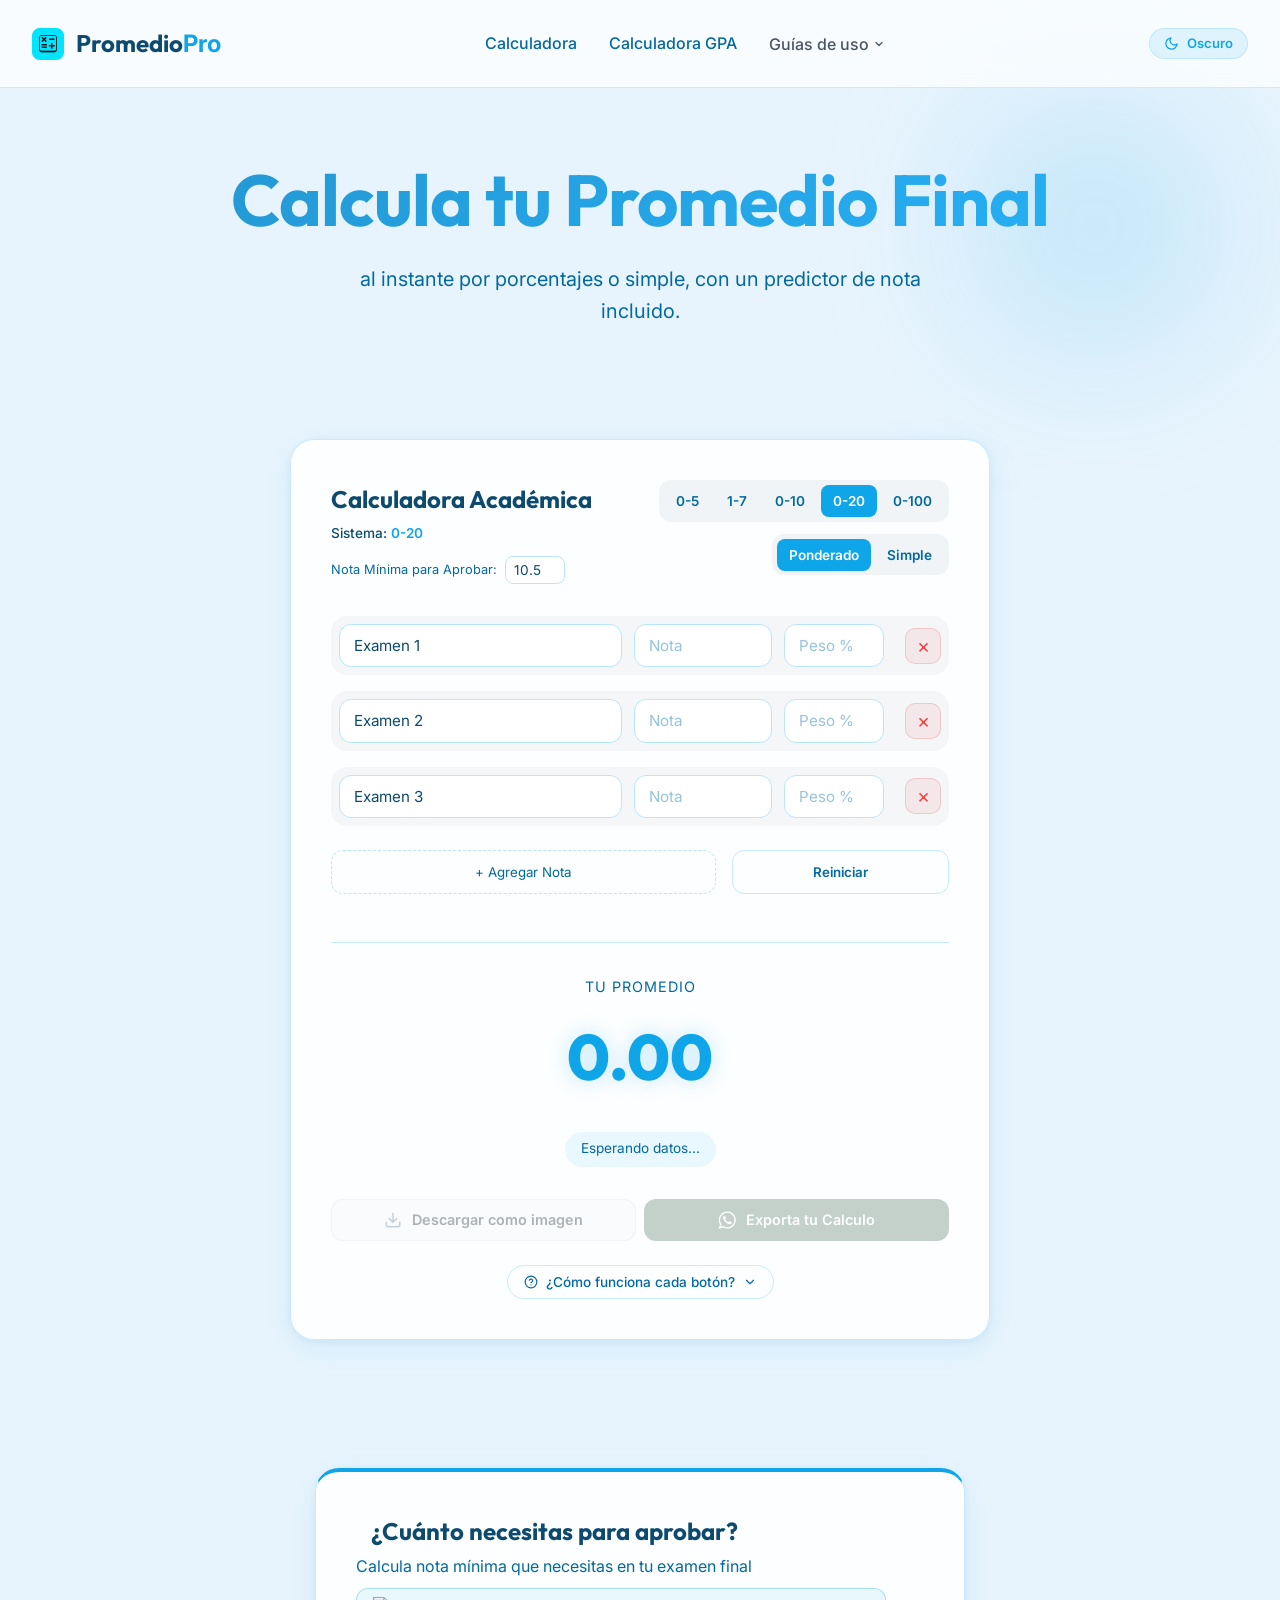
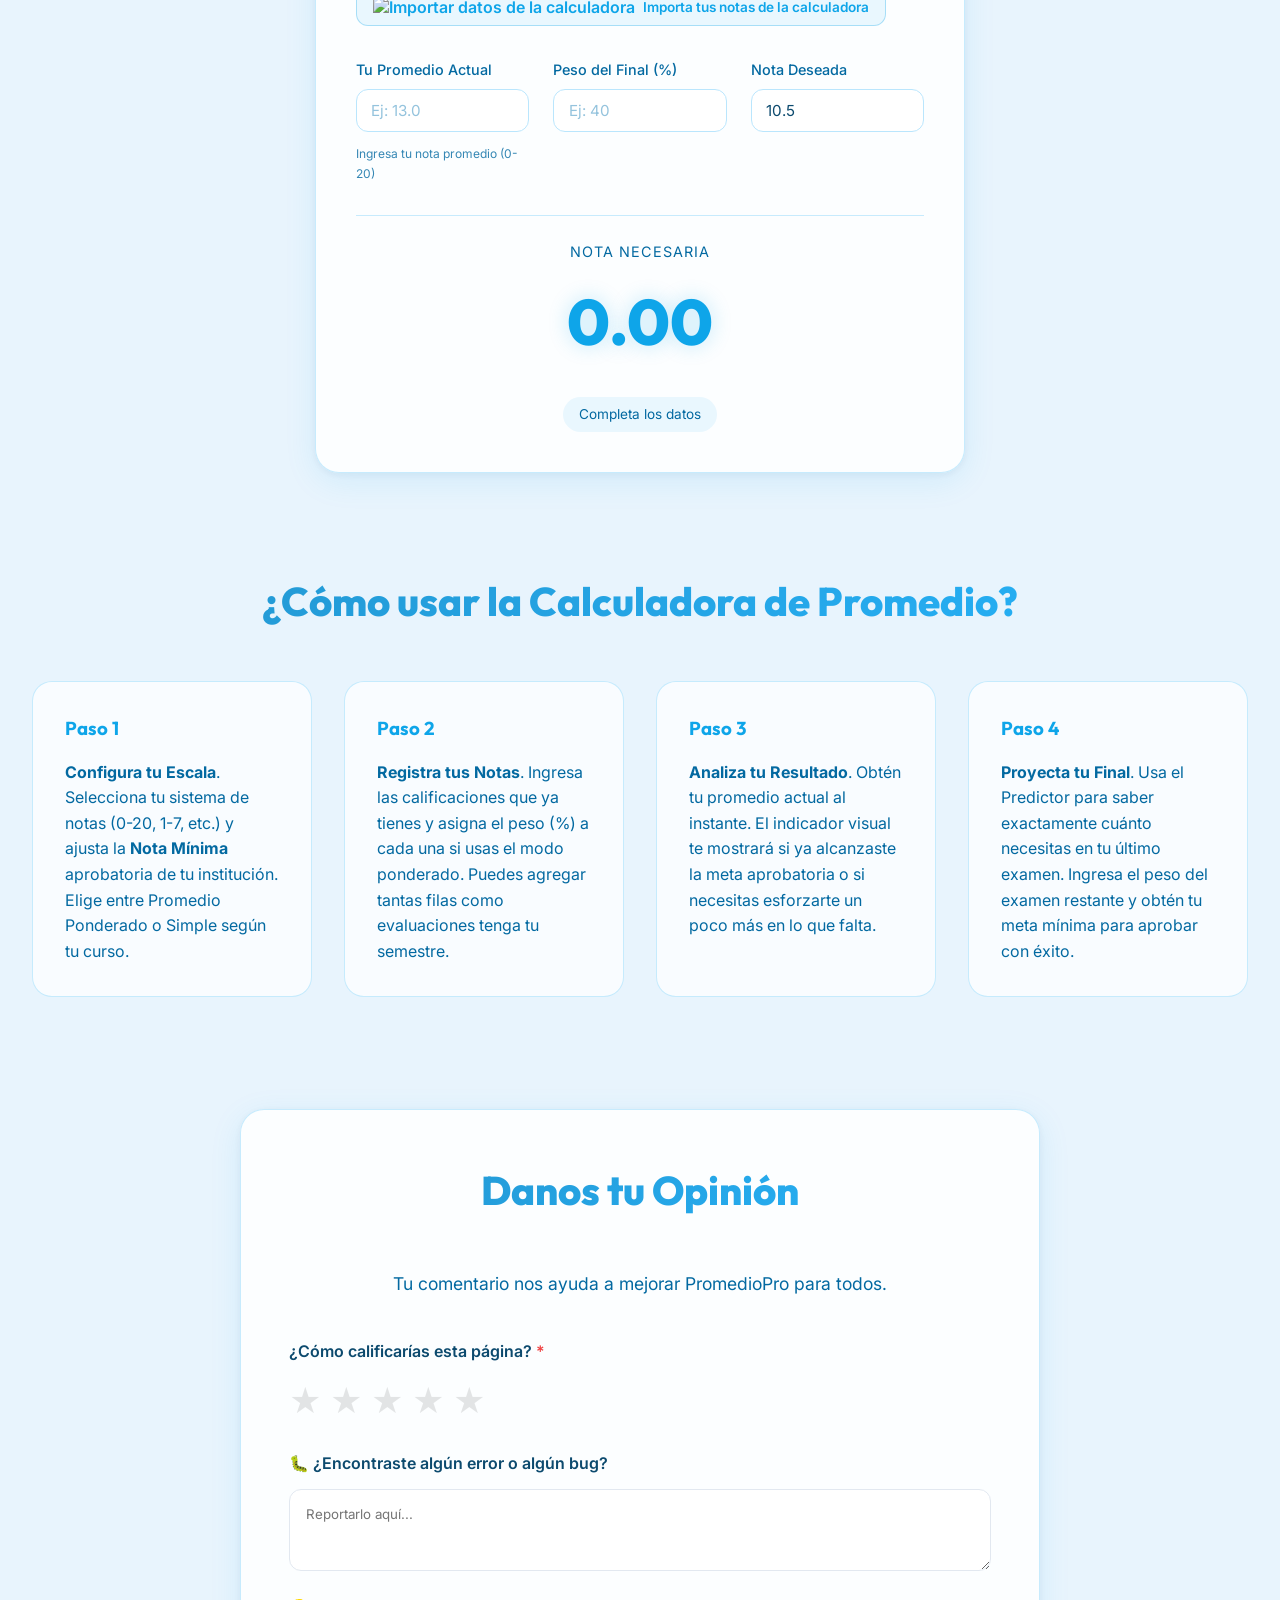
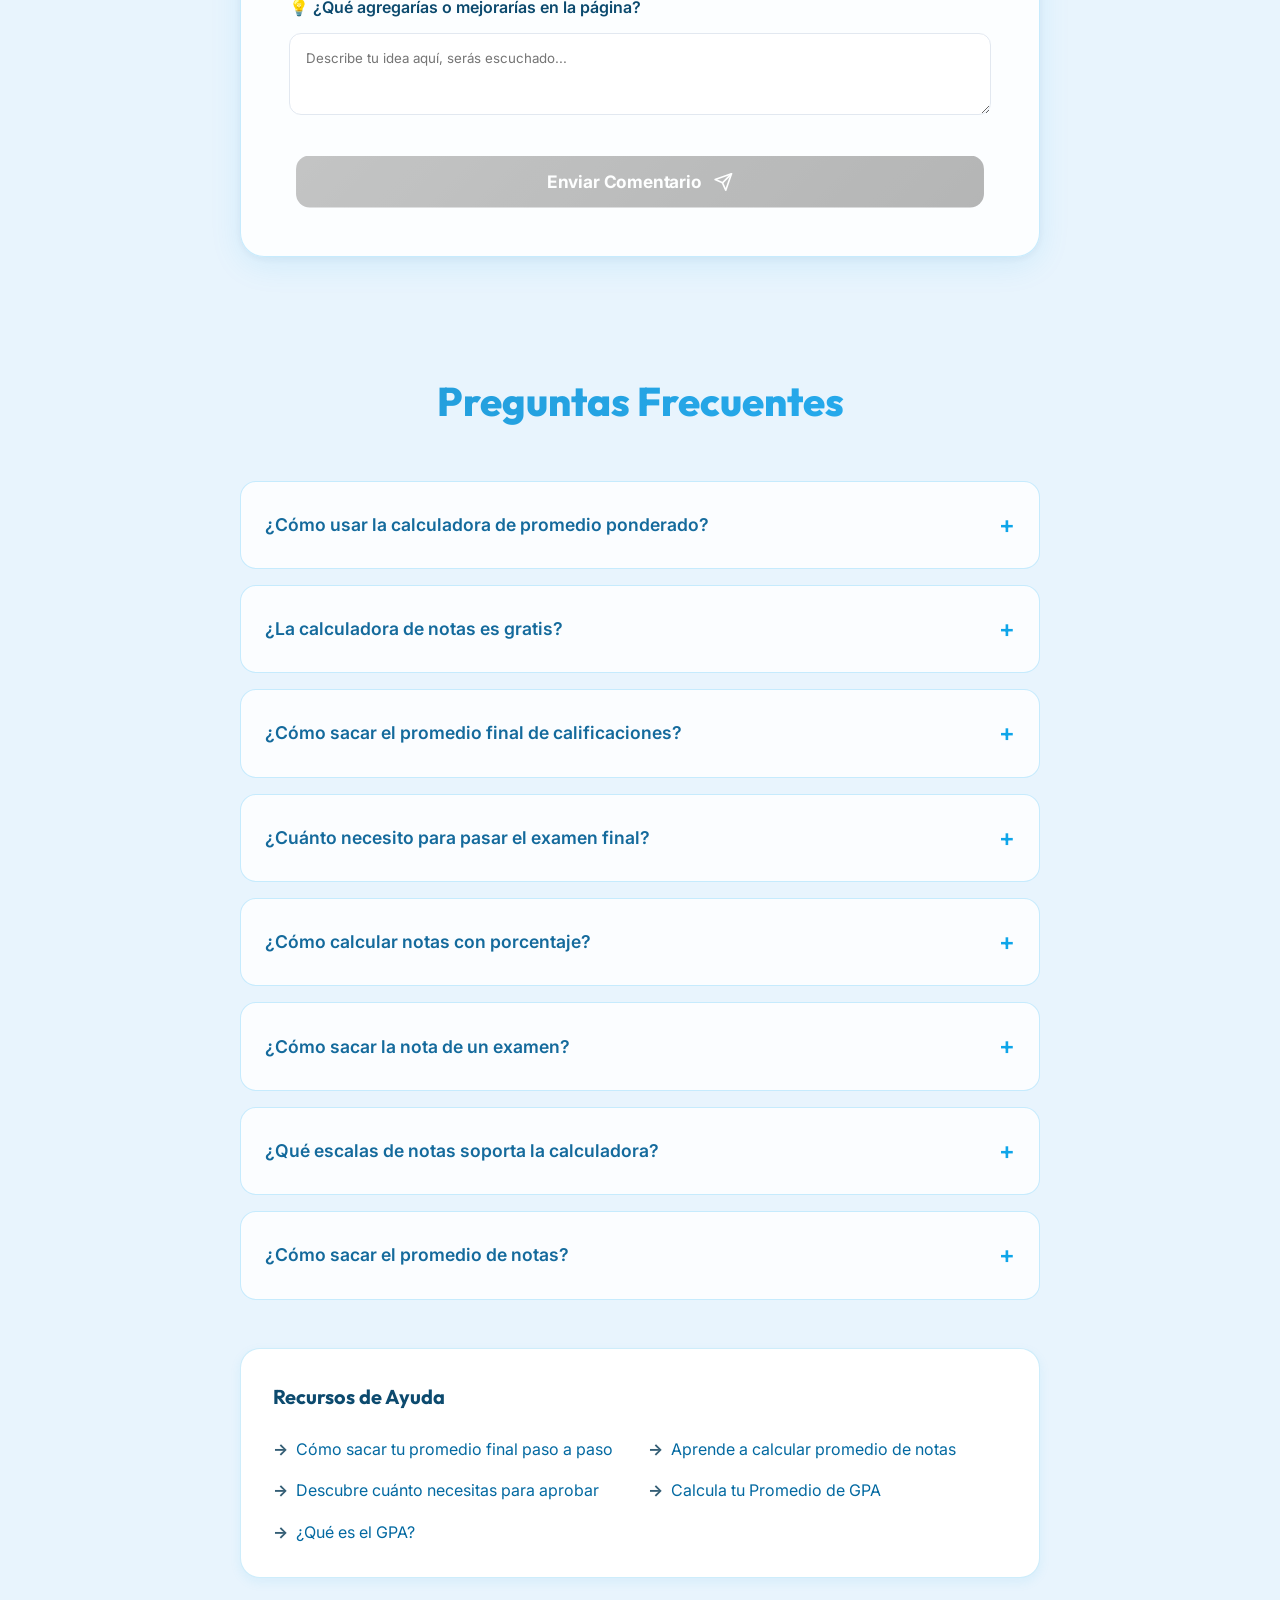
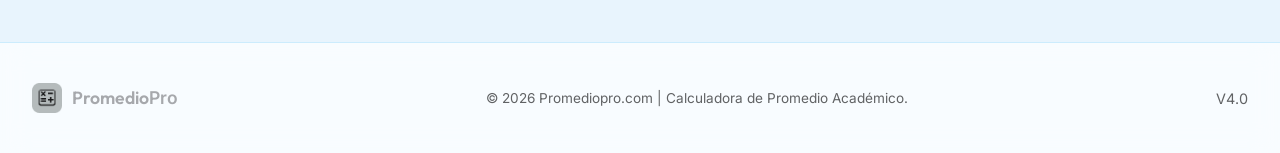
==== commit 1856f556: "Proyecto Promediopro completo V4.0" ====
--- a/index.html
+++ b/index.html
@@ -6,9 +6,8 @@
     <meta name="viewport" content="width=device-width, initial-scale=1.0">
 
     <!-- SEO Principal -->
-    <title>Calculadora de Promedio Ponderado y Nota Final | PromedioPro</title>
-    <meta name="description"
-        content="Calcula tu promedio ponderado al instante y descubre cuánto necesitas en tu examen final. Para notas y calificaciones. Gratis, sin registro.">
+    <title>Calculadora de Promedio Ponderado y Simple</title>
+    <meta name="description" content="Calcula tu promedio ponderado o simple con porcentajes en segundos. Descubre cuánto necesitas para aprobar tu examen final. Gratis, sin registro, para Perú, México, Chile y más.">
     <!-- Canonical y Hreflang -->
     <link rel="canonical" href="https://promediopro.com/">
     <link rel="alternate" hreflang="es-PE" href="https://promediopro.com/">
@@ -22,9 +21,8 @@
 
 
     <!-- Open Graph -->
-    <meta property="og:title" content="Calculadora de Promedio Ponderado y Nota Final | PromedioPro">
-    <meta property="og:description"
-        content="Calcula tu promedio ponderado al instante y descubre cuánto necesitas en tu examen final. Para notas y calificaciones. Gratis, sin registro.">
+    <meta property="og:title" content="Calculadora de Promedio Ponderado y Simple">
+    <meta property="og:description" content="Calcula tu promedio ponderado o simple con porcentajes en segundos. Descubre cuánto necesitas para aprobar tu examen final. Gratis, sin registro, para Perú, México, Chile y más.">
     <meta property="og:type" content="website">
     <meta property="og:url" content="https://promediopro.com/">
     <meta property="og:image" content="https://promediopro.com/img/icon.png">
@@ -41,9 +39,8 @@
 
     <!-- Twitter Card -->
     <meta name="twitter:card" content="summary_large_image">
-    <meta name="twitter:title" content="Calculadora de Promedio Ponderado y Nota Final | PromedioPro">
-    <meta name="twitter:description"
-        content="Calcula tu promedio ponderado al instante y descubre cuánto necesitas en tu examen final. Para notas y calificaciones. Gratis, sin registro.">
+    <meta name="twitter:title" content="Calculadora de Promedio Ponderado y Simple">
+    <meta name="twitter:description" content="Calcula tu promedio ponderado o simple con porcentajes en segundos. Descubre cuánto necesitas para aprobar tu examen final. Gratis, sin registro, para Perú, México, Chile y más.">
     <meta name="twitter:image" content="https://promediopro.com/img/icon.png">
 
     <!-- Favicon -->
@@ -68,15 +65,15 @@
       "description": "Herramienta académica gratuita para calcular el promedio de notas ponderado y simple, orientada principalmente a estudiantes universitarios de Perú y disponible para toda Latinoamérica y España.",
       "foundingDate": "2026",
       "areaServed": [
-        { "@type": "Country", "name": "Perú" },
-        { "@type": "Country", "name": "Chile" },
-        { "@type": "Country", "name": "México" },
-        { "@type": "Country", "name": "España" },
-        { "@type": "Country", "name": "Colombia" },
-        { "@type": "Country", "name": "Argentina" },
-        { "@type": "Country", "name": "Venezuela" },
-        { "@type": "Country", "name": "Ecuador" },
-        { "@type": "Country", "name": "Bolivia" }
+        { "@type": "Place", "name": "Perú" },
+        { "@type": "Place", "name": "Chile" },
+        { "@type": "Place", "name": "México" },
+        { "@type": "Place", "name": "España" },
+        { "@type": "Place", "name": "Colombia" },
+        { "@type": "Place", "name": "Argentina" },
+        { "@type": "Place", "name": "Venezuela" },
+        { "@type": "Place", "name": "Ecuador" },
+        { "@type": "Place", "name": "Bolivia" }
       ]
     },
     {
@@ -92,7 +89,7 @@
     {
       "@type": "WebApplication",
       "@id": "https://promediopro.com/#webapp",
-      "name": "Calculadora de Promedio Ponderado y Nota Final | PromedioPro",
+      "name": "Calculadora de Promedio Ponderado y Simple",
       "alternateName": "PromedioPro",
       "url": "https://promediopro.com/",
       "applicationCategory": "EducationalApplication",
@@ -100,13 +97,14 @@
       "inLanguage": "es",
       "isAccessibleForFree": true,
       "browserRequirements": "Requiere navegador moderno con JavaScript habilitado",
-      "description": "Calcula tu promedio ponderado al instante y descubre cuánto necesitas en tu examen final. Para notas y calificaciones. Gratis, sin registro.",
+      "description": "Calculadora de promedio ponderado de notas gratis. Calcula tu promedio con porcentajes y descubre cuánto necesitas en el examen final. Sin registro.",
       "featureList": [
         "Cálculo de promedio ponderado",
         "Cálculo de promedio simple",
         "Escalas académicas: 0-20, 0-10, 1-7 y 0-100",
         "Configuración personalizada de nota mínima aprobatoria",
-        "Predictor de nota necesaria en examen final"
+        "Predictor de nota necesaria en examen final",
+        "Modo claro y oscuro"
       ],
       "publisher": {
         "@id": "https://promediopro.com/#organization"
@@ -126,8 +124,8 @@
       "@type": "WebPage",
       "@id": "https://promediopro.com/#webpage",
       "url": "https://promediopro.com/",
-      "name": "Calculadora de Promedio Ponderado y Nota Final | PromedioPro",
-      "description": "Calcula tu promedio ponderado al instante y descubre cuánto necesitas en tu examen final. Para notas y calificaciones. Gratis, sin registro.",
+      "name": "Calculadora de promedio final (con porcentajes) + nota mínima",
+      "description": "Calculadora de promedio ponderado de notas gratis. Calcula tu promedio con porcentajes y descubre cuánto necesitas en el examen final. Sin registro.",
       "inLanguage": "es",
       "isPartOf": {
         "@id": "https://promediopro.com/#website"
@@ -143,29 +141,30 @@
     {
       "@type": "FAQPage",
       "@id": "https://promediopro.com/#faq",
+      "isPartOf": { "@id": "https://promediopro.com/#webpage" },
       "mainEntity": [
+        {
+          "@type": "Question",
+          "name": "¿Cómo usar la calculadora de promedio ponderado?",
+          "acceptedAnswer": {
+            "@type": "Answer",
+            "text": "Ingresa cada nota y su porcentaje en el campo \"Peso %\". PromedioPro calcula automáticamente tu promedio ponderado al instante. Puedes agregar hasta 12 evaluaciones y cambiar entre escala 0-20, 0-10, 1-7 o 0-100."
+          }
+        },
+        {
+          "@type": "Question",
+          "name": "¿La calculadora de notas es gratis?",
+          "acceptedAnswer": {
+            "@type": "Answer",
+            "text": "Sí, PromedioPro es completamente gratis y sin registro. Funciona en cualquier dispositivo y guarda tus datos automáticamente en el navegador."
+          }
+        },
         {
           "@type": "Question",
           "name": "¿Cómo sacar el promedio final de calificaciones?",
           "acceptedAnswer": {
             "@type": "Answer",
-            "text": "Para sacar tu promedio final multiplica cada nota por su peso porcentual, suma los resultados y divídelos entre 100. Por ejemplo si tienes un parcial (40%) con nota 14 y un final (60%) con nota 12: (14×0.40) + (12×0.60) = 5.6 + 7.2 = 12.8. Con PromedioPro puedes hacerlo automáticamente en segundos."
-          }
-        },
-        {
-          "@type": "Question",
-          "name": "¿Cómo calcular el promedio del semestre?",
-          "acceptedAnswer": {
-            "@type": "Answer",
-            "text": "Para calcular tu promedio del semestre ingresa todas tus evaluaciones con su porcentaje según el sílabo del curso. Multiplica cada nota por su peso y suma los resultados. Por ejemplo: Prácticas 14 (20%) + Parcial 13 (30%) + Trabajos 15 (10%) + Final 12 (40%) → (14×0.20) + (13×0.30) + (15×0.10) + (12×0.40) = 2.8 + 3.9 + 1.5 + 4.8 = 13.00. Si usas promedio simple, suma todas las notas y divide entre la cantidad de evaluaciones. PromedioPro te permite calcular el promedio del semestre con hasta 12 evaluaciones al instante."
-          }
-        },
-        {
-          "@type": "Question",
-          "name": "¿Qué significa promedio ponderado?",
-          "acceptedAnswer": {
-            "@type": "Answer",
-            "text": "El promedio ponderado es un cálculo donde cada nota tiene un peso o porcentaje distinto según su importancia. A diferencia del promedio simple donde todas las notas valen igual, en el ponderado un examen final puede valer 40% y una práctica solo 20%. Es el sistema estándar en universidades de Perú, México, Chile, España y toda Latinoamérica."
+            "text": "El promedio ponderado se obtiene multiplicando cada nota por su peso porcentual y sumando los resultados. Por ejemplo: si tienes un parcial de 14 con peso del 40% y un final de 12 con peso del 60%, tu promedio es (14×0.40) + (12×0.60) = 12.8. PromedioPro realiza este cálculo de forma automática para que no tengas que hacerlo manualmente."
           }
         },
         {
@@ -173,15 +172,7 @@
           "name": "¿Cuánto necesito para pasar el examen final?",
           "acceptedAnswer": {
             "@type": "Answer",
-            "text": "Usa el Predictor de PromedioPro: ingresa tu promedio actual, el peso del examen final y la nota mínima aprobatoria. Te calculamos exactamente cuánto necesitas. Por ejemplo, si tu promedio acumulado es 12 y el final vale 40%, necesitas un 8.25 para aprobar con nota mínima de 10.5."
-          }
-        },
-        {
-          "@type": "Question",
-          "name": "¿Tienen escalas de notas internacionales?",
-          "acceptedAnswer": {
-            "@type": "Answer",
-            "text": "Sí. Los sistemas de calificación académica varían según el país y la institución. Las escalas más utilizadas incluyen: 0 a 20 en Perú y Venezuela, 0 a 10 en España, México y Argentina, 1.0 a 7.0 en Chile, y 0 a 100 porcentual en algunos sistemas internacionales. Si tu universidad usa una escala diferente, puedes adaptarla ingresando los valores correspondientes."
+            "text": "Usa el Predictor de PromedioPro: ingresa tu promedio actual, el peso del examen final y la nota mínima aprobatoria. Por ejemplo, si tu promedio es 12 y el final vale 40%, necesitas un 8.25 para aprobar con nota mínima de 10.5."
           }
         },
         {
@@ -189,11 +180,36 @@
           "name": "¿Cómo calcular notas con porcentaje?",
           "acceptedAnswer": {
             "@type": "Answer",
-            "text": "Multiplica cada nota por su porcentaje en decimal y suma los resultados. Ejemplo: Práctica 15 (25%) + Parcial 13 (35%) + Final 16 (40%) → (15×0.25) + (13×0.35) + (16×0.40) = 14.70. En PromedioPro ingresa el porcentaje directo en el campo Peso % y el cálculo es automático."
+            "text": "Multiplica cada nota por su porcentaje en decimal y suma los resultados. Ejemplo: Práctica 15 (25%) + Parcial 13 (35%) + Final 16 (40%) → (15×0.25) + (13×0.35) + (16×0.40) = 14.70. En PromedioPro ingresa el porcentaje en el campo \"Peso %\" y el cálculo es automático."
+          }
+        },
+        {
+          "@type": "Question",
+          "name": "¿Cómo sacar la nota de un examen?",
+          "acceptedAnswer": {
+            "@type": "Answer",
+            "text": "Multiplica tu calificación por el peso del examen en decimal. Por ejemplo si sacaste 15 en un examen que vale 40%: 15 × 0.40 = 6 puntos aportados a tu promedio final."
+          }
+        },
+        {
+          "@type": "Question",
+          "name": "¿Qué escalas de notas soporta la calculadora?",
+          "acceptedAnswer": {
+            "@type": "Answer",
+            "text": "PromedioPro soporta escala 0-20 (Perú, Venezuela), 0-10 (México, España, Argentina), 1-7 (Chile) y 0-100. Puedes ajustar la nota mínima aprobatoria según tu institución."
+          }
+        },
+        {
+          "@type": "Question",
+          "name": "¿Cómo sacar el promedio de notas?",
+          "acceptedAnswer": {
+            "@type": "Answer",
+            "text": "Suma todas tus notas y divide entre la cantidad de evaluaciones. Ejemplo: (14 + 16 + 12 + 18) / 4 = 15. Si tus evaluaciones tienen pesos distintos usa el modo ponderado en PromedioPro ingresando cada nota con su porcentaje."
           }
         }
       ]
     }
+
   ]
 }
 </script>
@@ -212,6 +228,9 @@
 
     <link rel="stylesheet" href="style.css">
     <link rel="stylesheet" href="blanco-negro.css">
+    <link rel="stylesheet" href="feedback.css">
+    <script src="blanco-negro.js"></script>
+
 </head>
 
 <body>
@@ -225,9 +244,19 @@
             </div>
             <ul class="nav-links">
                 <li><a href="#calculadora">Calculadora</a></li>
-                <li><a href="#predictor">Predictor</a></li>
-                <li><a href="/guia">Guía de uso</a></li>
-
+                <li><a href="/gpa.html">Calculadora GPA</a></li>
+                <li class="nav-dropdown">
+                    <button class="nav-dropdown-btn" aria-haspopup="true" aria-expanded="false">
+                        Guías de uso
+                        <svg class="dropdown-arrow" width="12" height="12" viewBox="0 0 24 24" fill="none" stroke="currentColor" stroke-width="2.5" stroke-linecap="round" stroke-linejoin="round"><polyline points="6 9 12 15 18 9"/></svg>
+                    </button>
+                    <ul class="nav-dropdown-menu" role="menu">
+                        <li role="menuitem"><a href="/guia.html">📘 Guía de uso General</a></li>
+                        <li role="menuitem"><a href="/promedio.html">📊 Cómo sacar tu promedio</a></li>
+                        <li role="menuitem"><a href="/aprobar.html">🎯 ¿Cuánto necesito para aprobar?</a></li>
+                        <li role="menuitem"><a href="/gpa-info.html">🇺🇸 ¿Qué es el GPA?</a></li>
+                    </ul>
+                </li>
             </ul>
             <button id="menu-toggle" class="hamburger" aria-label="Abrir menú">
                 <span></span>
@@ -244,7 +273,7 @@
         <!-- Texto Flotante-->
         <section class="hero">
             <div class="container">
-                <h1 class="animate-up">Calcula tu Promedio de Notas</h1>
+                <h1 class="animate-up">Calcula tu Promedio Final</h1>
                 <p class="animate-up delay-1">al instante por porcentajes o simple, con un predictor de nota incluido.
                 </p>
                 <div class="hero-shapes">
@@ -253,6 +282,7 @@
                 </div>
             </div>
         </section>
+
 
         <!-- Calculadora-->
         <section id="calculadora" class="calculator-section">
@@ -269,6 +299,7 @@
                         </div>
                         <div class="selectors-container">
                             <div class="scale-selector">
+                                <button class="scale-btn" data-scale="5">0-5</button>
                                 <button class="scale-btn" data-scale="7">1-7</button>
                                 <button class="scale-btn" data-scale="10">0-10</button>
                                 <button class="scale-btn active" data-scale="20">0-20</button>
@@ -299,13 +330,13 @@
                         <div id="status-badge" class="status-badge">Esperando datos...</div>
 
                         <div class="share-actions">
+                            <button id="download-image" class="btn-share outline" title="Descargar como imagen">
+                                <img src="img/iconos/download.png" alt="">
+                                <span> Descargar como imagen</span>
+                            </button>
                             <button id="share-whatsapp" class="btn-share whatsapp" title="Compartir en WhatsApp">
                                 <img src="img/iconos/whatsapp.png" alt="">
                                 <span>Exporta tu Calculo </span>
-                            </button>
-                            <button id="download-image" class="btn-share outline" title="Descargar como imagen">
-                                <img src="img/iconos/download.png" alt="">
-                                <span> Descargar como imagen</span>
                             </button>
                         </div>
 
@@ -440,6 +471,57 @@
             </div>
         </section>
 
+        <!-- Feedback Form (Propio con Netlify Forms) -->
+        <section id="feedback-section" class="feedback-native-section">
+            <div class="container">
+                <div class="glass-card feedback-card">
+                    <div id="feedback-form-container">
+                        <h2 class="section-title">Danos tu Opinión</h2>
+                        <p class="section-subtitle">Tu comentario nos ayuda a mejorar PromedioPro para todos.</p>
+                        
+                        <form name="feedback" method="POST" data-netlify="true" id="native-feedback-form">
+                            <input type="hidden" name="form-name" value="feedback" />
+                            <!-- Rating -->
+                            <div class="form-group" id="rating-group">
+                                <label>¿Cómo calificarías esta página? <span>*</span></label>
+                                <div class="star-rating">
+                                    <input type="radio" id="star5" name="rating" value="5" required /><label for="star5" title="5 estrellas">★</label>
+                                    <input type="radio" id="star4" name="rating" value="4" /><label for="star4" title="4 estrellas">★</label>
+                                    <input type="radio" id="star3" name="rating" value="3" /><label for="star3" title="3 estrellas">★</label>
+                                    <input type="radio" id="star2" name="rating" value="2" /><label for="star2" title="2 estrellas">★</label>
+                                    <input type="radio" id="star1" name="rating" value="1" /><label for="star1" title="1 estrella">★</label>
+                                </div>
+                            </div>
+
+                            <!-- Bugs -->
+                            <div class="form-group">
+                                <label for="bugs">🐛 ¿Encontraste algún error o algún bug?</label>
+                                <textarea id="bugs" name="bugs" placeholder="Reportarlo aquí..." rows="3"></textarea>
+                            </div>
+
+                            <!-- Mejoras -->
+                            <div class="form-group">
+                                <label for="improvements">💡 ¿Qué agregarías o mejorarías en la página?</label>
+                                <textarea id="improvements" name="improvements" placeholder="Describe tu idea aquí, serás escuchado..." rows="3"></textarea>
+                            </div>
+
+                            <button type="submit" class="btn-submit-feedback">
+                                Enviar Comentario
+                                <svg width="20" height="20" viewBox="0 0 24 24" fill="none" stroke="currentColor" stroke-width="2" stroke-linecap="round" stroke-linejoin="round"><line x1="22" y1="2" x2="11" y2="13"/><polyline points="22 2 15 22 11 13 2 9 22 2"/></svg>
+                            </button>
+                        </form>
+                    </div>
+
+                    <!-- Mensaje de éxito (oculto por defecto) -->
+                    <div id="feedback-success" class="feedback-success-msg" style="display: none;">
+                        <div class="success-icon">✓</div>
+                        <h3>¡Gracias por tu comentario!</h3>
+                        <p>Tu opinion importa, gracias por comentar!</p>
+                    </div>
+                </div>
+            </div>
+        </section>
+
         <!-- Preguntas Frecuentes -->
         <section id="faq" class="faq-section">
             <div class="container">
@@ -450,15 +532,14 @@
                     <!-- Pregunta 1 -->
                     <div class="faq-item">
                         <div class="faq-question">
-                            <span>¿Cómo sacar el promedio final de calificaciones?</span>
+                            <span>¿Cómo usar la calculadora de promedio ponderado?</span>
                             <span class="faq-icon">+</span>
                         </div>
                         <div class="faq-answer">
                             <div>
-                                <p>Para sacar tu promedio final multiplica cada nota por su peso porcentual, suma los
-                                    resultados y divídelos entre 100. Por ejemplo si tienes un parcial (40%) con nota 14
-                                    y un final (60%) con nota 12: (14×0.40) + (12×0.60) = 5.6 + 7.2 = 12.8. Con
-                                    PromedioPro puedes hacerlo automáticamente en segundos.</p>
+                                <p>Ingresa cada nota y su porcentaje en el campo "Peso %". PromedioPro calcula
+                                    automáticamente tu promedio ponderado al instante. Puedes agregar hasta 12
+                                    evaluaciones y cambiar entre escala 0-20, 0-10, 1-7 o 0-100.</p>
                             </div>
                         </div>
                     </div>
@@ -466,36 +547,26 @@
                     <!-- Pregunta 2 -->
                     <div class="faq-item">
                         <div class="faq-question">
-                            <span>¿Cómo calcular el promedio del semestre?</span>
+                            <span>¿La calculadora de notas es gratis?</span>
                             <span class="faq-icon">+</span>
                         </div>
                         <div class="faq-answer">
                             <div>
-                                <p>Para calcular tu promedio del semestre ingresa todas tus evaluaciones con su
-                                    porcentaje según el sílabo del curso. Multiplica cada nota por su peso y suma los
-                                    resultados. Por ejemplo: Prácticas 14 (20%) + Parcial 13 (30%) + Trabajos 15 (10%) +
-                                    Final 12 (40%) → (14×0.20) + (13×0.30) + (15×0.10) + (12×0.40) = 2.8 + 3.9 + 1.5 +
-                                    4.8 = 13.00. Si usas promedio simple, suma todas las notas y divide entre la
-                                    cantidad de evaluaciones. PromedioPro te permite calcular el promedio del semestre
-                                    con hasta 12 evaluaciones al instante.</p>
-                            </div>
-                        </div>
-                    </div>
-
-
-                    <!-- Pregunta 3 -->
+                                <p>Sí, PromedioPro es completamente gratis y sin registro. Funciona en cualquier
+                                    dispositivo y guarda tus datos automáticamente en el navegador.</p>
+                            </div>
+                        </div>
+                    </div>
+
+                    <!-- Pregunta 3-->
                     <div class="faq-item">
                         <div class="faq-question">
-                            <span>¿Qué significa promedio ponderado?</span>
+                            <span>¿Cómo sacar el promedio final de calificaciones?</span>
                             <span class="faq-icon">+</span>
                         </div>
                         <div class="faq-answer">
                             <div>
-                                <p>El promedio ponderado es un cálculo donde cada nota tiene un peso o porcentaje
-                                    distinto según su importancia. A diferencia del promedio simple donde todas las
-                                    notas valen igual, en el ponderado un examen final puede valer 40% y una práctica
-                                    solo 20%. Es el sistema estándar en universidades de Perú, México, Chile, España y
-                                    toda Latinoamérica.</p>
+                                <p>El promedio ponderado se obtiene multiplicando cada nota por su peso porcentual y sumando los resultados. Por ejemplo: si tienes un parcial de 14 con peso del 40% y un final de 12 con peso del 60%, tu promedio es (14×0.40) + (12×0.60) = 12.8. PromedioPro realiza este cálculo de forma automática para que no tengas que hacerlo manualmente.</p>
                             </div>
                         </div>
                     </div>
@@ -509,36 +580,13 @@
                         <div class="faq-answer">
                             <div>
                                 <p>Usa el Predictor de PromedioPro: ingresa tu promedio actual, el peso del examen final
-                                    y la nota mínima aprobatoria. Te calculamos exactamente cuánto necesitas. Por
-                                    ejemplo, si tu promedio acumulado es 12 y el final vale 40%, necesitas un 8.25 para
-                                    aprobar con nota mínima de 10.5.</p>
+                                    y la nota mínima aprobatoria. Por ejemplo, si tu promedio es 12 y el final vale 40%,
+                                    necesitas un 8.25 para aprobar con nota mínima de 10.5.</p>
                             </div>
                         </div>
                     </div>
 
                     <!-- Pregunta 5 -->
-                    <div class="faq-item">
-                        <div class="faq-question">
-                            <span>¿Tienen escalas de notas internacionales?</span>
-                            <span class="faq-icon">+</span>
-                        </div>
-                        <div class="faq-answer">
-                            <div>
-                                <p>Sí. Los sistemas de calificación académica varían según el país y la institución. Las
-                                    escalas numéricas más utilizadas en educación superior incluyen:
-                                    0 a 20, común en Perú y Venezuela.
-                                    0 a 10, utilizada en España, México y Argentina.
-                                    1.0 a 7.0, empleada en Chile.
-                                    0 a 100 (porcentual), usada en algunos sistemas académicos y equivalencias
-                                    internacionales.
-                                    Si tu universidad utiliza una escala diferente, puedes adaptarla ingresando los
-                                    valores máximos y mínimos correspondientes.</p>
-                            </div>
-                        </div>
-                    </div>
-
-
-                    <!-- Pregunta 6 -->
                     <div class="faq-item">
                         <div class="faq-question">
                             <span>¿Cómo calcular notas con porcentaje?</span>
@@ -548,12 +596,73 @@
                             <div>
                                 <p>Multiplica cada nota por su porcentaje en decimal y suma los resultados. Ejemplo:
                                     Práctica 15 (25%) + Parcial 13 (35%) + Final 16 (40%) → (15×0.25) + (13×0.35) +
-                                    (16×0.40) = 14.70. En PromedioPro ingresa el porcentaje directo en el campo "Peso %"
-                                    y el cálculo es automático.</p>
-                            </div>
-                        </div>
-                    </div>
-
+                                    (16×0.40) = 14.70. En PromedioPro ingresa el porcentaje en el campo "Peso %" y el
+                                    cálculo es automático.</p>
+                            </div>
+                        </div>
+                    </div>
+
+                    <!-- Pregunta 6 -->
+                    <div class="faq-item">
+                        <div class="faq-question">
+                            <span>¿Cómo sacar la nota de un examen?</span>
+                            <span class="faq-icon">+</span>
+                        </div>
+                        <div class="faq-answer">
+                            <div>
+                                <p>Multiplica tu calificación por el peso del examen en decimal. Por ejemplo si sacaste
+                                    15 en un examen que vale 40%: 15 × 0.40 = 6 puntos aportados a tu promedio final.
+                                </p>
+                            </div>
+                        </div>
+                    </div>
+
+                    <!-- Pregunta 7 -->
+                    <div class="faq-item">
+                        <div class="faq-question">
+                            <span>¿Qué escalas de notas soporta la calculadora?</span>
+                            <span class="faq-icon">+</span>
+                        </div>
+                        <div class="faq-answer">
+                            <div>
+                                <p>PromedioPro soporta escala 0-20 (Perú, Venezuela), 0-10 (México, España, Argentina),
+                                    1-7 (Chile) y 0-100. Puedes ajustar la nota mínima aprobatoria según tu institución.
+                                </p>
+                            </div>
+                        </div>
+                    </div>
+
+                    <!-- Pregunta 8 -->
+                    <div class="faq-item">
+                        <div class="faq-question">
+                            <span>¿Cómo sacar el promedio de notas?</span>
+                            <span class="faq-icon">+</span>
+                        </div>
+                        <div class="faq-answer">
+                            <div>
+                                <p>Suma todas tus notas y divide entre la cantidad de evaluaciones. Ejemplo: (14 + 16 +
+                                    12 + 18) / 4 = 15. Si tus evaluaciones tienen pesos distintos usa el modo ponderado
+                                    en PromedioPro ingresando cada nota con su porcentaje.</p>
+                            </div>
+                        </div>
+                    </div>
+                </div>
+            </div>
+        </section>
+        <!-- Enlaces SEO / Interlinking -->
+        <section class="seo-links-section">
+            <div class="container">
+                <div class="seo-links-grid">
+                    <div class="seo-link-card">
+                        <h3>Recursos de Ayuda</h3>
+                        <ul>
+                            <li><a href="/guia.html">Cómo sacar tu promedio final paso a paso</a></li>
+                            <li><a href="/promedio.html">Aprende a calcular promedio de notas</a></li>
+                            <li><a href="/aprobar.html">Descubre cuánto necesitas para aprobar</a></li>
+                            <li><a href="/gpa.html">Calcula tu Promedio de GPA </a></li>
+                            <li><a href="/gpa-info.html">¿Qué es el GPA?</a></li>
+                        </ul>
+                    </div>
                 </div>
             </div>
         </section>
@@ -567,7 +676,7 @@
             </div>
             <p class="footer-copy">&copy; 2026 Promediopro.com | Calculadora de Promedio Académico.</p>
             <div class="footer-links">
-                <a href="#">V3.0</a>
+                <a href="#">V4.0</a>
                 <!--<a href="#"></a>-->
             </div>
         </div>
@@ -575,6 +684,7 @@
 
     <script src="main.js"></script>
     <script src="blanco-negro.js"></script>
+    <script src="feedback.js"></script>
     <script>
         let guideOpen = false;
         function toggleGuide() {
--- a/style.css
+++ b/style.css
@@ -17,7 +17,10 @@
     font-family: 'Inter', sans-serif;
 }
 
-h1, h2, h3, .logo-text {
+h1,
+h2,
+h3,
+.logo-text {
     font-family: 'Outfit', sans-serif;
 }
 
@@ -65,6 +68,7 @@
     display: flex;
     justify-content: space-between;
     align-items: center;
+    position: relative;
 }
 
 .logo {
@@ -75,8 +79,8 @@
     font-weight: 700;
 }
 
-.logo-icon img {    
-    height: clamp(28px, 6vw, 32px); 
+.logo-icon img {
+    height: clamp(28px, 6vw, 32px);
     width: auto;
     display: block;
     object-fit: contain;
@@ -104,6 +108,113 @@
 
 .nav-links a:hover {
     color: var(--text-main);
+}
+
+/* ===== NAV DROPDOWN ===== */
+.nav-dropdown {
+    position: relative;
+}
+
+.nav-dropdown-btn {
+    background: transparent;
+    border: none;
+    cursor: pointer;
+    color: var(--text-dim);
+    font-weight: 500;
+    font-size: clamp(0.85rem, 3.5vw, 1rem);
+    display: flex;
+    align-items: center;
+    gap: 0.3rem;
+    padding: 0;
+    white-space: nowrap;
+    transition: color 0.3s;
+    font-family: 'Inter', sans-serif;
+}
+
+.nav-dropdown-btn:hover,
+.nav-dropdown.open .nav-dropdown-btn {
+    color: var(--text-main);
+}
+
+.dropdown-arrow {
+    transition: transform 0.3s ease;
+    flex-shrink: 0;
+}
+
+.nav-dropdown.open .dropdown-arrow {
+    transform: rotate(180deg);
+}
+
+.nav-dropdown-menu {
+    list-style: none;
+    position: absolute;
+    top: calc(100% + 0.75rem);
+    right: -60px;
+    min-width: 240px;
+    background: rgba(15, 23, 42, 0.97);
+    backdrop-filter: blur(16px);
+    -webkit-backdrop-filter: blur(16px);
+    border: 1px solid var(--glass-border);
+    border-radius: 16px;
+    padding: 0.5rem;
+    display: flex;
+    flex-direction: column;
+    gap: 0.15rem;
+    opacity: 0;
+    visibility: hidden;
+    transform: translateY(8px);
+    transition: opacity 0.25s ease, transform 0.25s ease, visibility 0.25s;
+    z-index: 500;
+    box-shadow: 0 16px 40px rgba(0, 0, 0, 0.4);
+}
+
+@media (min-width: 769px) {
+
+    .nav-dropdown:hover .nav-dropdown-menu,
+    .nav-dropdown.open .nav-dropdown-menu {
+        opacity: 1;
+        visibility: visible;
+        transform: translateY(0);
+    }
+}
+
+.nav-dropdown-menu li a {
+    display: block;
+    padding: 0.65rem 1rem;
+    border-radius: 10px;
+    color: var(--text-dim);
+    text-decoration: none;
+    font-size: 0.9rem;
+    font-weight: 500;
+    transition: background 0.2s, color 0.2s;
+    white-space: nowrap;
+}
+
+.nav-dropdown-menu li a:hover,
+.nav-dropdown-menu li a.active {
+    background: rgba(6, 182, 212, 0.12);
+    color: var(--secondary);
+}
+
+[data-theme="light"] .nav-dropdown-menu {
+    background: rgba(255, 255, 255, 0.98);
+    border-color: rgba(14, 165, 233, 0.2);
+    box-shadow: 0 16px 40px rgba(0, 0, 0, 0.1);
+}
+
+[data-theme="light"] .nav-dropdown-menu li a:hover,
+[data-theme="light"] .nav-dropdown-menu li a.active {
+    background: rgba(14, 165, 233, 0.1);
+    color: #0369a1;
+}
+
+[data-theme="light"] .nav-dropdown-btn {
+    color: #475569;
+}
+
+[data-theme="light"] .nav-dropdown-btn:hover,
+[data-theme="light"] .nav-dropdown.open .nav-dropdown-btn {
+    color: #0f172a;
 }
 
 .logo-text span {
@@ -143,7 +254,7 @@
     padding: 10rem 0 5rem;
     text-align: center;
     position: relative;
-    
+
 }
 
 .hero h1 {
@@ -168,6 +279,7 @@
     .hero {
         padding: 7rem 0 3rem;
     }
+
     .hero h1 {
         font-size: clamp(2rem, 10vw, 2.75rem);
         margin-bottom: 0.75rem;
@@ -199,10 +311,11 @@
 
 @media (max-width: 768px) {
     .hero-shapes .shape {
-        filter: blur(40px); /* Reduced blur for performance */
+        filter: blur(40px);
+        /* Reduced blur for performance */
         opacity: 0.5;
     }
-    
+
     .hero {
         padding: 8rem 0 3rem;
     }
@@ -294,7 +407,8 @@
     align-items: flex-end;
 }
 
-.mode-selector, .scale-selector {
+.mode-selector,
+.scale-selector {
     background: rgba(0, 0, 0, 0.2);
     padding: 0.3rem;
     border-radius: 12px;
@@ -303,20 +417,26 @@
     transition: background 0.3s;
 }
 
-/* Botones de notas escala */
-.mode-selector button, .scale-selector button {
+.scale-selector {
+    flex-wrap: wrap;
+    justify-content: center;
+}
+
+.mode-selector button,
+.scale-selector button {
     background: transparent;
     border: none;
     color: var(--text-dim);
-    padding: 0.5rem 1rem;
+    padding: 0.5rem 0.75rem; /* Un poco menos de padding para que entren los 5 */
     border-radius: 8px;
     cursor: pointer;
     transition: all 0.3s;
-    font-weight: 500;
-    font-size: 0.9rem;
-}
-
-.mode-selector button.active, .scale-selector button.active {
+    font-weight: 600;
+    font-size: 0.85rem;
+}
+
+.mode-selector button.active,
+.scale-selector button.active {
     background: var(--primary);
     color: white;
 }
@@ -339,10 +459,12 @@
 .grade-row:hover {
     background: rgba(255, 255, 255, 0.05);
 }
+
 /*tamanios de la fila de examenes ponderado*/
 .grade-rows.mode-weighted .grade-row {
     grid-template-columns: 1fr 138px 100px 45px;
 }
+
 /*tamanios de la fila de examenes simple */
 .grade-rows.mode-simple .grade-row {
     grid-template-columns: 1fr 138px 48px;
@@ -502,7 +624,7 @@
     gap: 0.5rem;
     margin-top: 2rem;
     justify-content: center;
-    flex-wrap: wrap; 
+    flex-wrap: wrap;
 }
 
 .btn-share {
@@ -545,7 +667,8 @@
     filter: brightness(1.1);
 }
 
-.btn-share:disabled, .btn-secondary:disabled {
+.btn-share:disabled,
+.btn-secondary:disabled {
     opacity: 0.4;
     cursor: not-allowed;
     pointer-events: none;
@@ -556,6 +679,7 @@
     .btn-share {
         min-width: calc(50% - 0.5rem);
     }
+
     .btn-share.whatsapp {
         min-width: 100%;
     }
@@ -570,8 +694,15 @@
     color: var(--text-dim);
 }
 
-.status-badge.pass { background: rgba(34, 197, 94, 0.1); color: #4ade80; }
-.status-badge.fail { background: rgba(244, 63, 94, 0.1); color: #fb7185; }
+.status-badge.pass {
+    background: rgba(34, 197, 94, 0.1);
+    color: #4ade80;
+}
+
+.status-badge.fail {
+    background: rgba(244, 63, 94, 0.1);
+    color: #fb7185;
+}
 
 /* Share Guide Toggle */
 .share-guide-toggle-container {
@@ -708,14 +839,15 @@
     .grid {
         gap: 1.5rem;
     }
-    
+
     .info-card {
         padding: 1.5rem;
         background: rgba(255, 255, 255, 0.03);
-        border: 1px solid rgba(255, 255, 255, 0.05); /* Soft border for glass feel */
+        border: 1px solid rgba(255, 255, 255, 0.05);
+        /* Soft border for glass feel */
         backdrop-filter: blur(4px);
     }
-    
+
     .info-section {
         padding: 4rem 0;
     }
@@ -740,21 +872,31 @@
 
 /* Animations */
 @keyframes fadeIn {
-    from { opacity: 0; transform: translateY(10px); }
-    to { opacity: 1; transform: translateY(0); }
+    from {
+        opacity: 0;
+        transform: translateY(10px);
+    }
+
+    to {
+        opacity: 1;
+        transform: translateY(0);
+    }
 }
 
 .animate-up {
     animation: fadeIn 0.8s ease-out;
 }
 
-.delay-1 { animation-delay: 0.2s; }
+.delay-1 {
+    animation-delay: 0.2s;
+}
 
 @media (max-width: 768px) {
     * {
-        animation-duration: 0.3s !important; /* Faster animations */
-    }
-    
+        animation-duration: 0.3s !important;
+        /* Faster animations */
+    }
+
     .hero-shapes .shape {
         animation: none !important;
     }
@@ -762,31 +904,35 @@
 
 /* Responsive */
 @media (max-width: 768px) {
+
     /* Compact Dropdown Mobile Menu */
-    .hamburger { display: flex; z-index: 1001; }
+    .hamburger {
+        display: flex;
+        z-index: 1001;
+    }
+
     .nav-links {
         position: absolute;
-        top: 100%;
-        right: 2rem;
+        top: calc(100% + 12px);
+        right: 0;
+        left: auto;
         height: auto;
-        width: 200px;
+        width: 210px;
         background: rgba(30, 41, 59, 0.98);
-        backdrop-filter: blur(16px);
+        backdrop-filter: blur(20px);
+        -webkit-backdrop-filter: blur(20px);
         border: 1px solid var(--glass-border);
-        border-radius: 16px;
+        border-radius: 24px;
         flex-direction: column;
-        padding: 0.75rem;
-        gap: 0.5rem;
+        padding: 0.6rem;
+        gap: 0.1rem;
         z-index: 1000;
-        transform: translateY(10px);
         opacity: 0;
         visibility: hidden;
+        transform: translateY(10px);
         transition: all 0.3s cubic-bezier(0.4, 0, 0.2, 1);
-        box-shadow: 0 10px 25px -5px rgba(0, 0, 0, 0.4);
-    }
-
-    @media (max-width: 600px) {
-        .nav-links { right: 1rem; }
+        box-shadow: 0 20px 40px rgba(0, 0, 0, 0.4);
+        overflow: hidden;
     }
 
     .nav-links.active {
@@ -796,35 +942,111 @@
     }
 
     .nav-links a {
-        font-size: 0.95rem;
+        font-size: 0.92rem;
         padding: 0.7rem 1rem;
-        border-radius: 10px;
+        border-radius: 14px;
         width: 100%;
-        text-align: left;
+        text-align: center;
         transition: all 0.2s;
         border: 1px solid transparent;
         color: var(--text-dim);
-    }
-
-    .nav-links a:hover, .nav-links a.active {
-        background: rgba(6, 182, 212, 0.1);
+        display: block;
+        line-height: 1.2;
+        white-space: normal;
+    }
+
+    .nav-links a:hover,
+    .nav-links a.active {
+        background: rgba(6, 182, 212, 0.08);
         color: var(--text-main);
         border-color: rgba(6, 182, 212, 0.1);
     }
 
-    .hamburger.active span:nth-child(1) { transform: rotate(45deg) translate(5px, 5px); background: var(--secondary); }
-    .hamburger.active span:nth-child(2) { opacity: 0; }
-    .hamburger.active span:nth-child(3) { transform: rotate(-45deg) translate(7px, -6px); background: var(--secondary); }
+    /* Botón "Guía de uso ▾" centrado */
+    .nav-dropdown-btn {
+        width: 100%;
+        padding: 0.7rem 1rem;
+        border-radius: 14px;
+        border: 1px solid transparent;
+        justify-content: center;
+        color: var(--text-dim);
+        font-size: 0.92rem;
+        transition: all 0.2s;
+    }
+
+    .nav-dropdown.open .nav-dropdown-btn {
+        background: rgba(6, 182, 212, 0.08);
+        border-color: rgba(6, 182, 212, 0.15);
+        color: var(--text-main);
+    }
+
+    /* Submenú de guías también centrado */
+    .nav-dropdown-menu {
+        position: static;
+        opacity: 1;
+        visibility: visible;
+        transform: none;
+        background: transparent;
+        border: none;
+        box-shadow: none;
+        backdrop-filter: none;
+        padding: 0;
+        margin: 0;
+        border-radius: 14px;
+        max-height: 0;
+        overflow: hidden;
+        transition: all 0.4s ease;
+        width: 100%;
+    }
+
+    .nav-dropdown.open .nav-dropdown-menu {
+        max-height: 500px;
+        padding-top: 0.2rem;
+    }
+
+    .nav-dropdown-menu li a {
+        font-size: 0.85rem;
+        padding: 0.65rem 0.8rem;
+        text-align: center;
+        border: none;
+        border-radius: 10px;
+        margin: 0;
+        color: var(--text-dim);
+        display: block;
+        line-height: 1.3;
+        white-space: normal;
+    }
+
+    .nav-dropdown-menu li a:hover {
+        background: rgba(6, 182, 212, 0.1);
+        color: var(--secondary);
+    }
+
+    .hamburger.active span:nth-child(1) {
+        transform: rotate(45deg) translate(5px, 5px);
+        background: var(--secondary);
+    }
+
+    .hamburger.active span:nth-child(2) {
+        opacity: 0;
+    }
+
+    .hamburger.active span:nth-child(3) {
+        transform: rotate(-45deg) translate(7px, -6px);
+        background: var(--secondary);
+    }
 }
 
 @media (max-width: 600px) {
     .hero {
-        overflow: clip; /* Fix: Clip absolute circles from bleeding out */
+        overflow: clip;
+        /* Fix: Clip absolute circles from bleeding out */
     }
 
     .container {
         padding: 0 1rem;
-        overflow-x: clip; /* Extra safety for mobile containers */
+        overflow-x: clip;
+        /* Extra safety for mobile containers */
     }
 
     /*tamaños de la fila de examenes ponderado */
@@ -834,7 +1056,7 @@
         padding: 0.4rem;
         justify-items: center;
     }
-    
+
     /*tamaños de la fila de examenes simple */
     .grade-rows.mode-simple .grade-row {
         grid-template-columns: 1fr 75px 35px;
@@ -846,12 +1068,15 @@
     input {
         padding: 0.6rem 0.5rem;
         font-size: 0.85rem;
-        min-width: 0; /* Critical to allow shrinking within grid */
-        max-width: 100%; /* Prevent widening parents */
+        min-width: 0;
+        /* Critical to allow shrinking within grid */
+        max-width: 100%;
+        /* Prevent widening parents */
     }
 
     .grid {
-        grid-template-columns: 1fr; /* Force 1 column on mobile to prevent overflow-x */
+        grid-template-columns: 1fr;
+        /* Force 1 column on mobile to prevent overflow-x */
     }
 
     .btn-remove {
@@ -859,18 +1084,18 @@
         height: 32px;
         font-size: 1rem;
     }
-    
+
     .card-header {
         flex-direction: column;
         align-items: center;
         text-align: center;
         gap: 1.5rem;
     }
-    
+
     .header-left h2 {
         font-size: 1.25rem;
     }
-    
+
     .mode-selector {
         width: 100%;
         justify-content: center;
@@ -878,18 +1103,51 @@
 
     .scale-selector {
         width: 100%;
-        justify-content: center;
-        flex-wrap: wrap; /*evita que se salga de la pantalla*/
-    }
-
-    .scale-selector button {
-        flex: 1;
-        min-width: 60px;
-        font-size: 0.8rem;
-        padding: 0.5rem 0.3rem;
-        text-align: center;
-    }
-    
+        display: grid;
+        grid-template-columns: repeat(3, 1fr);
+        gap: 4px;
+        padding: 5px;
+    }
+
+    .scale-selector .scale-btn:nth-child(n+4) {
+        grid-column: span 1.5; /* Esto es un truco, mejor usemos span 3 para las ultimas o cambiemos a flex */
+    }
+
+    /* Mejor opción para 5 botones: 3 arriba, 2 abajo */
+    /* Deslizable pero con el diseño original */
+    .scale-selector {
+        width: 100%;
+        display: flex;
+        flex-wrap: nowrap;
+        overflow-x: auto;
+        justify-content: flex-start;
+        padding: 0.3rem;
+        gap: 0.25rem;
+        background: rgba(0, 0, 0, 0.2); /* Volvemos al fondo original */
+        border-radius: 12px;
+        -webkit-overflow-scrolling: touch;
+        scrollbar-width: none;
+    }
+
+    .scale-selector::-webkit-scrollbar {
+        display: none;
+    }
+
+    .scale-selector .scale-btn {
+        flex: 0 0 auto;
+        padding: 0.5rem 1rem;
+        border-radius: 8px; /* Volvemos al redondeo original */
+        font-size: 0.85rem;
+        background: transparent;
+        border: none;
+        box-shadow: none;
+    }
+
+    .scale-selector .scale-btn.active {
+        background: var(--primary);
+        color: white;
+    }
+
     .mode-selector button {
         flex: 1;
         padding: 0.6rem 0.5rem;
@@ -899,27 +1157,28 @@
 
 @media (max-width: 380px) {
     .container {
-        padding: 0 0.5rem; /* Even more compact on tiny screens */
+        padding: 0 0.5rem;
+        /* Even more compact on tiny screens */
     }
 
     .logo {
-        font-size: 1.1rem;   
+        font-size: 1.1rem;
     }
 
     .glass-card {
         padding: 1.25rem 0.5rem;
     }
-    
+
     .grade-rows.mode-weighted .grade-row {
         grid-template-columns: 1fr 65px 50px 28px;
         gap: 0.2rem;
     }
-    
+
     .grade-rows.mode-simple .grade-row {
         grid-template-columns: 1fr 65px 28px;
         gap: 0.2rem;
     }
-    
+
     input {
         padding: 0.5rem 0.2rem;
         font-size: 0.8rem;
@@ -1018,7 +1277,7 @@
         grid-template-columns: 1fr;
         gap: 1rem;
     }
-    
+
     .predictor-card {
         padding: 1.5rem;
     }
@@ -1074,7 +1333,8 @@
 }
 
 .logo-footer .logo-text-footer {
-    font-size: 1.0em;   /* ajusta este valor */
+    font-size: 1.0em;
+    /* ajusta este valor */
     font-weight: 600;
 }
 
@@ -1119,7 +1379,7 @@
 
 /* FAQ Section */
 .faq-section {
-    padding: 4rem 0 6rem;
+    padding: 4rem 0 -1rem;
 }
 
 
@@ -1178,11 +1438,12 @@
     overflow: hidden;
     transition: all 0.3s ease-in-out;
     background: rgba(0, 0, 0, 0.1);
-    
+
 }
 
 .faq-item.active .faq-answer {
-    max-height: 200px; /* Suficiente para el texto */
+    max-height: 2000px;
+    /* Incrementado para que quepa la tabla de GPA sin cortarse */
     padding: 0 1.5rem 1.5rem;
 }
 
@@ -1196,7 +1457,7 @@
     .section-title {
         font-size: 1.8rem;
     }
-    
+
     .faq-question {
         padding: 1rem 1.25rem;
         font-size: 0.95rem;
@@ -1206,9 +1467,10 @@
         font-size: 0.88rem;
         line-height: 1.6;
     }
-    
+
     .faq-item.active .faq-answer {
-        max-height: 1000px; /* Evita que se corte el texto largo */
+        max-height: 1000px;
+        /* Evita que se corte el texto largo */
         padding: 0 1.25rem 1.25rem;
     }
 }
@@ -1283,9 +1545,63 @@
         margin: 10% auto;
         padding: 1.5rem;
     }
-    
+
     .modal-actions {
         gap: 0.75rem;
     }
 }
 
+
+/* SEO Links Section */
+.seo-links-section {
+    margin-top: 3rem;
+    margin-bottom: 4rem;
+}
+
+.seo-links-grid {
+    display: grid;
+    grid-template-columns: repeat(auto-fit, minmax(300px, 1fr));
+    gap: 2rem;
+    max-width: 800px;
+    margin: 0 auto;
+}
+
+.seo-link-card {
+    background: rgba(224, 27, 27, 0.02);
+    padding: 2rem;
+    border-radius: 20px;
+    border: 1px solid var(--glass-border);
+}
+
+.seo-link-card h3 {
+    margin-bottom: 1.5rem;
+    color: var(--primary);
+    font-size: 1.25rem;
+}
+
+.seo-link-card ul {
+    list-style: none;
+    display: grid;
+    grid-template-columns: repeat(auto-fit, minmax(250px, 1fr));
+    gap: 1rem;
+}
+
+.seo-link-card ul li a {
+    color: var(--text-dim);
+    text-decoration: none;
+    transition: all 0.3s ease;
+    display: flex;
+    align-items: center;
+    gap: 0.5rem;
+}
+
+.seo-link-card ul li a:hover {
+    color: var(--secondary);
+    padding-left: 5px;
+}
+
+.seo-link-card ul li a::before {
+    content: '→';
+    color: var(--secondary);
+    font-weight: bold;
+}
--- a/blanco-negro.css
+++ b/blanco-negro.css
@@ -449,6 +449,28 @@
     color: #ffffff;
 }
 
+/*Card de Recursos de Ayuda*/
+[data-theme="light"] .seo-link-card {
+    background: #ffffff;
+    border-color: rgba(14, 165, 233, 0.2);
+    box-shadow: 0 4px 12px rgba(14, 165, 233, 0.08);
+}
+
+[data-theme="light"] .seo-link-card h3 {
+    color: #0C4A6E;
+}
+
+[data-theme="light"] .seo-link-card ul li a {
+    color: #0369A1;
+}
+
+[data-theme="light"] .seo-link-card ul li a:hover {
+    color: var(--primary);
+}
+
+
+
+
 /* ── Footer ─────────────────────────────────────────────────── */
 [data-theme="light"] footer {
     background: var(--header-bg);
--- a/feedback.css
+++ b/feedback.css
@@ -0,0 +1,250 @@
+/* 
+ * ============================================================
+ *  PromedioPro — Native Feedback Styles
+ *  feedback.css
+ * ============================================================
+ */
+
+/* Container Section */
+.feedback-native-section {
+    padding: 5rem 0;
+    margin: 2rem 0;
+}
+
+.feedback-card {
+    max-width: 800px;
+    margin: 0 auto;
+    padding: 3rem;
+    text-align: center;
+}
+
+.section-subtitle {
+    color: var(--text-dim);
+    margin-bottom: 2.5rem;
+    font-size: 1.1rem;
+}
+
+/* Form Styles */
+#native-feedback-form {
+    text-align: left;
+    display: flex;
+    flex-direction: column;
+    gap: 1.5rem;
+}
+
+.form-group {
+    display: flex;
+    flex-direction: column;
+    gap: 0.75rem;
+}
+
+.form-group label {
+    font-weight: 600;
+    color: var(--text-main);
+    font-size: 1rem;
+}
+
+.form-group label span {
+    color: var(--accent);
+}
+
+/* Star Rating System */
+.star-rating {
+    display: flex;
+    flex-direction: row-reverse;
+    justify-content: flex-end;
+    gap: 0.5rem;
+}
+
+.star-rating input {
+    display: none;
+}
+
+.star-rating label {
+    font-size: 2rem;
+    color: rgba(255, 255, 255, 0.15);
+    cursor: pointer;
+    transition: color 0.2s ease, transform 0.2s ease;
+}
+
+[data-theme="light"] .star-rating label {
+    color: rgba(0, 0, 0, 0.1);
+}
+
+.star-rating label:hover,
+.star-rating label:hover ~ label,
+.star-rating input:checked ~ label {
+    color: #fbbf24; /* Amber star */
+    transform: scale(1.1);
+}
+
+/* Inputs & Textareas */
+#native-feedback-form textarea {
+    background: rgba(0, 0, 0, 0.2);
+    border: 1px solid var(--glass-border);
+    border-radius: 12px;
+    padding: 1rem;
+    color: white;
+    font-family: inherit;
+    resize: vertical;
+    transition: all 0.3s ease;
+}
+
+[data-theme="light"] #native-feedback-form textarea {
+    background: #ffffff;
+    color: var(--text-main);
+    border-color: #e2e8f0;
+}
+
+#native-feedback-form textarea:focus {
+    border-color: var(--primary);
+    background: rgba(0, 0, 0, 0.4);
+    box-shadow: 0 0 0 4px rgba(99, 102, 241, 0.15);
+    outline: none;
+}
+
+[data-theme="light"] #native-feedback-form textarea:focus {
+    background: #ffffff;
+    box-shadow: 0 0 0 4px rgba(14, 165, 233, 0.1);
+}
+
+/* Submit Button */
+.btn-submit-feedback {
+    background: var(--gradient);
+    color: white;
+    border: none;
+    padding: 1rem 2rem;
+    border-radius: 14px;
+    font-weight: 700;
+    font-size: 1.1rem;
+    cursor: pointer;
+    display: flex;
+    align-items: center;
+    justify-content: center;
+    gap: 0.75rem;
+    transition: all 0.3s cubic-bezier(0.4, 0, 0.2, 1);
+    margin-top: 1rem;
+}
+
+.btn-submit-feedback:hover {
+    transform: translateY(-3px);
+    box-shadow: 0 10px 25px rgba(99, 102, 241, 0.4);
+    filter: brightness(1.1);
+}
+
+.btn-submit-feedback svg {
+    transition: transform 0.3s ease;
+}
+
+.btn-submit-feedback:hover svg {
+    transform: translate(3px, -3px);
+}
+
+/* Validation States */
+.btn-submit-feedback.disabled {
+    opacity: 0.5;
+    cursor: not-allowed;
+    filter: grayscale(1);
+    transform: scale(0.98);
+    pointer-events: none;
+}
+
+.btn-submit-feedback.activated {
+    animation: btnPop 0.5s cubic-bezier(0.175, 0.885, 0.32, 1.275);
+}
+
+@keyframes btnPop {
+    0% { transform: scale(0.9); }
+    50% { transform: scale(1.1); }
+    100% { transform: scale(1); }
+}
+
+/* Success Message */
+.feedback-success-msg {
+    padding: 2rem 0;
+    animation: fadeInScale 0.5s ease-out forwards;
+}
+
+.success-icon {
+    width: 64px;
+    height: 64px;
+    background: #10b981;
+    color: white;
+    font-size: 2.5rem;
+    display: flex;
+    align-items: center;
+    justify-content: center;
+    border-radius: 50%;
+    margin: 0 auto 1.5rem;
+    box-shadow: 0 0 20px rgba(16, 185, 129, 0.3);
+}
+
+@keyframes fadeInScale {
+    from { opacity: 0; transform: scale(0.9); }
+    to { opacity: 1; transform: scale(1); }
+}
+
+/* Floating Scroll Button (Keep original logic) */
+.feedback-scroll-btn {
+    position: fixed;
+    bottom: 30px;
+    right: 30px;
+    background: var(--gradient);
+    color: white;
+    border: none;
+    padding: 15px 25px;
+    border-radius: 50px;
+    font-weight: 700;
+    box-shadow: 0 10px 30px rgba(0, 0, 0, 0.3);
+    cursor: pointer;
+    z-index: 1000;
+    display: flex;
+    align-items: center;
+    gap: 10px;
+    /* Evitamos 'transition: all' para que no pelee con la animación infinite */
+    transition: transform 0.3s cubic-bezier(0.175, 0.885, 0.32, 1.275), opacity 0.3s ease, box-shadow 0.3s ease;
+    animation: smoothBounce 4s ease-in-out infinite;
+    will-change: transform;
+}
+
+.feedback-scroll-btn:hover {
+    transform: scale(1.05) translateY(-5px);
+    box-shadow: 0 15px 40px rgba(99, 102, 241, 0.5);
+    animation-play-state: paused; /* Pausar rebote al pasar el mouse */
+}
+
+.btn-arrow {
+    font-size: 1.2rem;
+}
+
+@keyframes smoothBounce {
+    0%, 100% { transform: translateY(0); }
+    50% { transform: translateY(-10px); }
+}
+
+/* Ajustes para móviles */
+@media (max-width: 768px) {
+    .feedback-card {
+        padding: 1.5rem;
+    }
+    
+    .feedback-scroll-btn {
+        bottom: 15px;
+        right: 15px;
+        padding: 8px 14px;
+        font-size: 0.75rem;
+        /* Rebote más sutil en móvil para evitar sensación de "salto" */
+        animation: smoothBounceMobile 4s ease-in-out infinite;
+    }
+    
+    .btn-arrow {
+        font-size: 1rem;
+    }
+}
+
+@keyframes smoothBounceMobile {
+    0%, 100% { transform: translateY(0); }
+    50% { transform: translateY(-6px); }
+}
+
+/* End of feedback.css */
